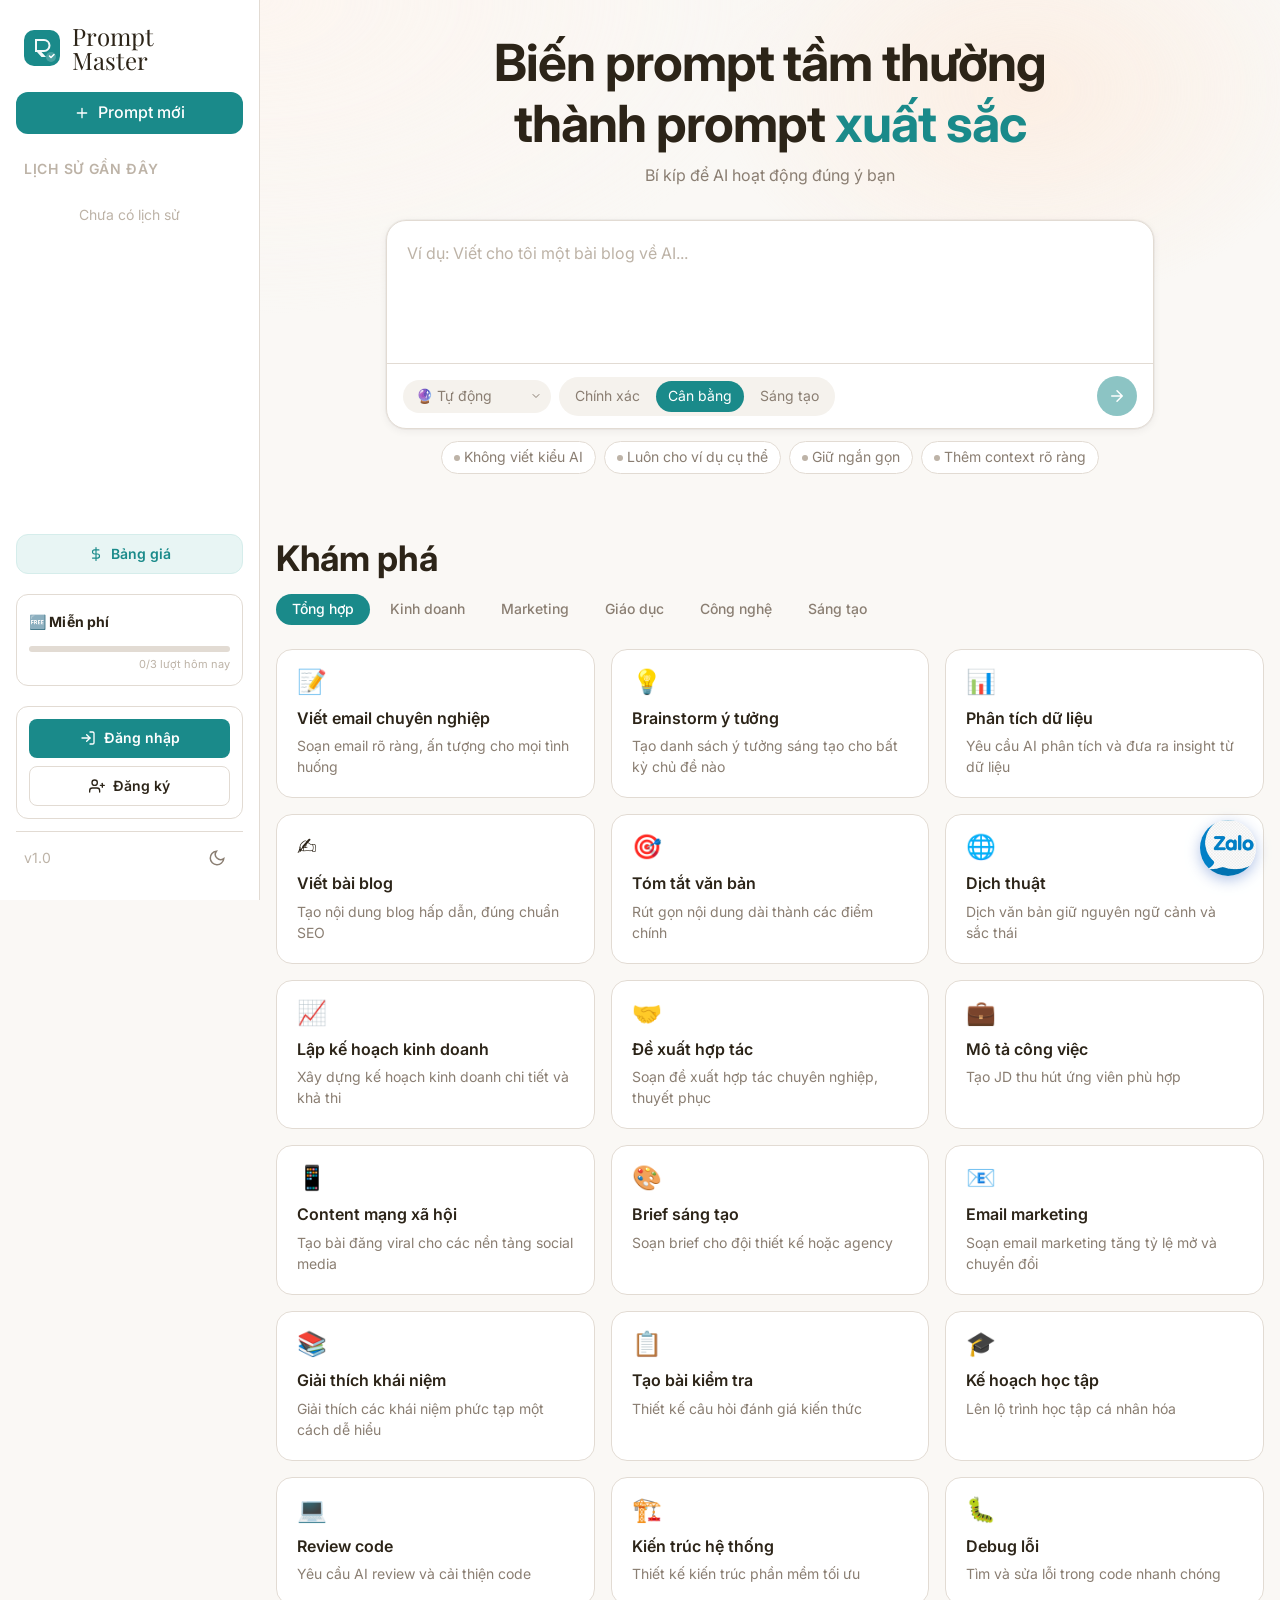
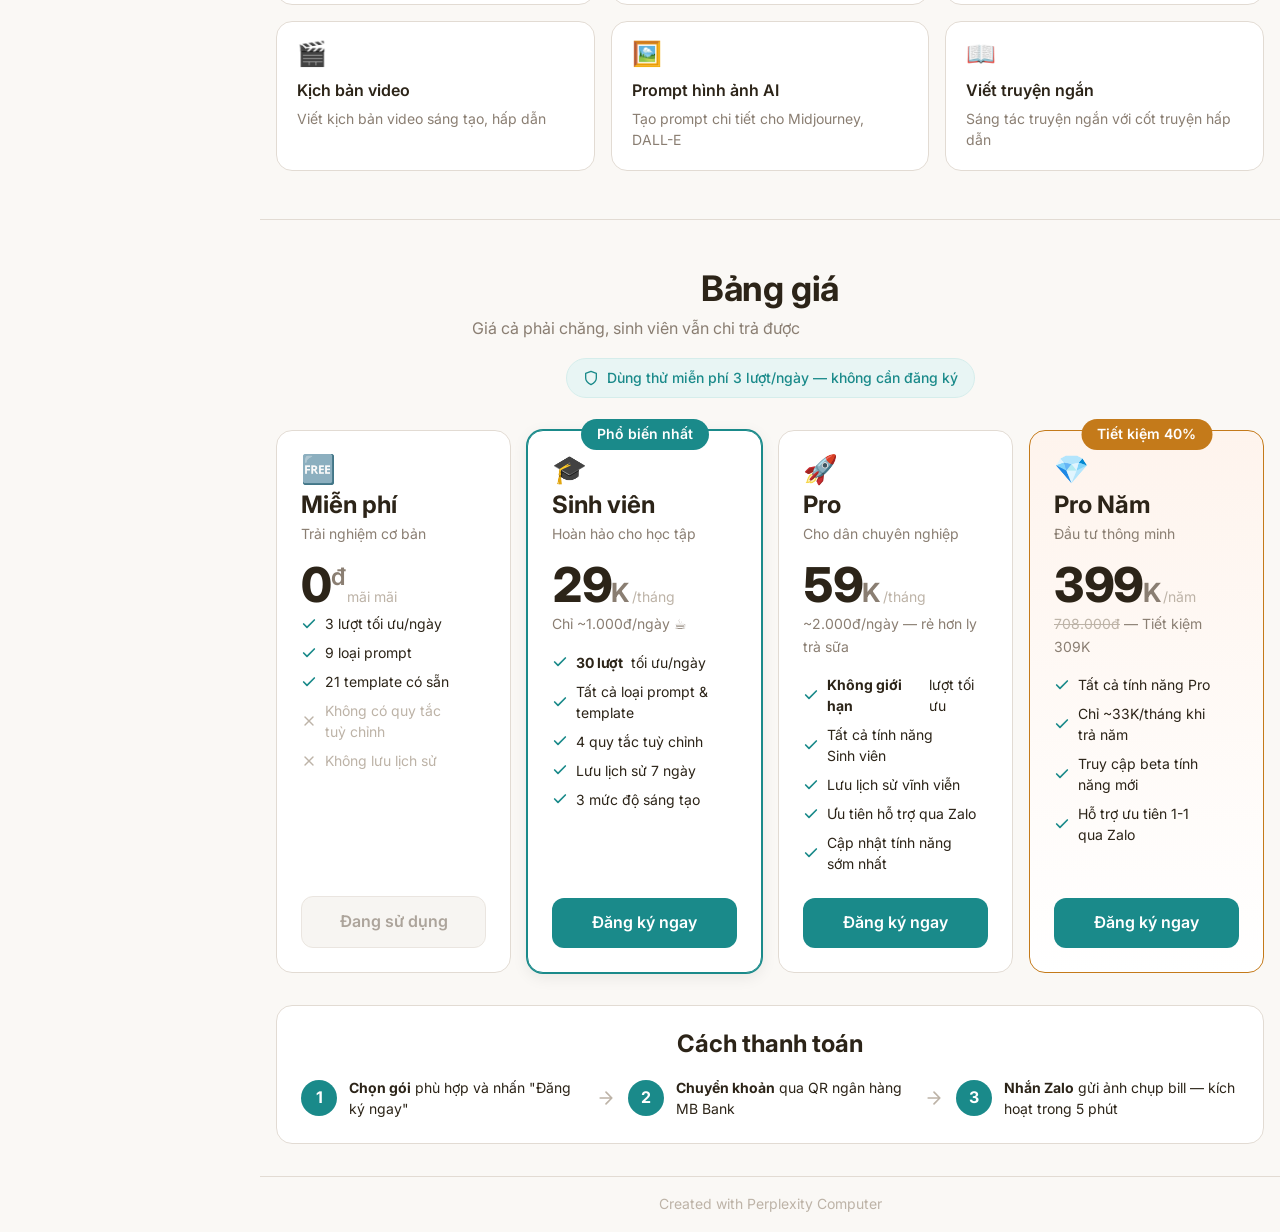
==== public/index.html @ f9b000d0 "vercel" ====
<!DOCTYPE html>
<html lang="vi" data-theme="light">
<head>
  <!-- Created with Perplexity Computer — https://www.perplexity.ai/computer -->
  <meta charset="UTF-8">
  <meta name="viewport" content="width=device-width, initial-scale=1.0">
  <meta name="description" content="Prompt Master — Biến prompt tầm thường thành prompt xuất sắc. Công cụ AI giúp bạn tối ưu hóa prompt nhanh chóng.">
  <title>Prompt Master — Tối Ưu Hóa Prompt AI</title>
  <link rel="preconnect" href="https://fonts.googleapis.com">
  <link rel="preconnect" href="https://fonts.gstatic.com" crossorigin>
  <link rel="stylesheet" href="./base.css">
  <link rel="stylesheet" href="./style.css">
  <link rel="icon" href="data:image/svg+xml,<svg xmlns='http://www.w3.org/2000/svg' viewBox='0 0 32 32'><rect width='32' height='32' rx='8' fill='%231a8a8a'/><path d='M10 8h8a6 6 0 0 1 0 12h-2l4 4h-4l-4-4H10V8zm2 2v8h6a4 4 0 0 0 0-8h-6z' fill='white'/></svg>">
  <!-- Clerk JS SDK -->
  <script
    async
    crossorigin="anonymous"
    data-clerk-publishable-key="pk_live_Y2xlcmsucHJvbXB0bWFzdGVyLnNicyQ"
    src="https://cdn.jsdelivr.net/npm/@clerk/clerk-js@latest/dist/clerk.browser.js"
    type="text/javascript"
  ></script>
</head>
<body>
  <div class="bg-gradient" aria-hidden="true"></div>

  <!-- Sidebar Overlay -->
  <div class="sidebar-overlay" id="sidebarOverlay"></div>

  <!-- Sidebar -->
  <aside class="sidebar" id="sidebar" role="navigation" aria-label="Điều hướng chính">
    <div class="sidebar-brand">
      <!-- Custom SVG Logo -->
      <svg width="36" height="36" viewBox="0 0 36 36" fill="none" aria-label="Prompt Master Logo">
        <rect width="36" height="36" rx="10" fill="var(--color-primary)"/>
        <path d="M11 9h9a6.5 6.5 0 0 1 0 13h-2.5l4.5 5h-4.5l-4.5-5H11V9z" fill="var(--color-text-inverse)" opacity="0.95"/>
        <path d="M13 11v9h7a4.5 4.5 0 0 0 0-9h-7z" fill="var(--color-primary)"/>
        <circle cx="27" cy="27" r="5" fill="var(--color-text-inverse)" opacity="0.2"/>
        <path d="M25.5 26l1.5 1.5 3-3" stroke="var(--color-text-inverse)" stroke-width="1.5" stroke-linecap="round" stroke-linejoin="round"/>
      </svg>
      <span class="sidebar-brand-name">Prompt Master</span>
    </div>

    <button class="sidebar-new-btn" id="newPromptBtn" aria-label="Tạo prompt mới">
      <svg width="16" height="16" viewBox="0 0 24 24" fill="none" stroke="currentColor" stroke-width="2" stroke-linecap="round" stroke-linejoin="round"><path d="M12 5v14M5 12h14"/></svg>
      Prompt mới
    </button>

    <div class="sidebar-section-title">Lịch sử gần đây</div>
    <div class="sidebar-history" id="historyList" role="list">
      <div class="sidebar-history-empty" style="font-size: var(--text-xs); color: var(--color-text-faint); padding: var(--space-2) var(--space-3); text-align: center;">
        Chưa có lịch sử
      </div>
    </div>

    <button class="sidebar-pricing-btn" id="sidebarPricingBtn" aria-label="Xem bảng giá">
      <svg width="14" height="14" viewBox="0 0 24 24" fill="none" stroke="currentColor" stroke-width="2" stroke-linecap="round" stroke-linejoin="round"><path d="M12 1v22M17 5H9.5a3.5 3.5 0 0 0 0 7h5a3.5 3.5 0 0 1 0 7H6"/></svg>
      Bảng giá
    </button>

    <!-- Membership Status -->
    <div class="sidebar-membership" id="sidebarMembership">
      <div class="plan-badge plan-badge-default" id="planBadge">
        <span class="plan-badge-name" id="planBadgeName">🆓 Miễn phí</span>
        <span class="plan-expire-text" id="planExpireText"></span>
      </div>
      <div class="usage-bar" id="usageBar">
        <div class="usage-bar-track">
          <div class="usage-bar-fill" id="usageFill"></div>
        </div>
        <span class="usage-text" id="usageText">0/3 lượt hôm nay</span>
      </div>
    </div>

    <!-- Auth Section -->
    <div class="sidebar-auth" id="sidebarAuth">
      <!-- Logged out state -->
      <div class="auth-logged-out" id="authLoggedOut">
        <button class="auth-login-btn" id="authLoginBtn">
          <svg width="16" height="16" viewBox="0 0 24 24" fill="none" stroke="currentColor" stroke-width="2" stroke-linecap="round" stroke-linejoin="round"><path d="M15 3h4a2 2 0 0 1 2 2v14a2 2 0 0 1-2 2h-4"/><polyline points="10 17 15 12 10 7"/><line x1="15" y1="12" x2="3" y2="12"/></svg>
          Đăng nhập
        </button>
        <button class="auth-signup-btn" id="authSignupBtn">
          <svg width="16" height="16" viewBox="0 0 24 24" fill="none" stroke="currentColor" stroke-width="2" stroke-linecap="round" stroke-linejoin="round"><path d="M16 21v-2a4 4 0 0 0-4-4H5a4 4 0 0 0-4 4v2"/><circle cx="8.5" cy="7" r="4"/><line x1="20" y1="8" x2="20" y2="14"/><line x1="23" y1="11" x2="17" y2="11"/></svg>
          Đăng ký
        </button>
      </div>
      <!-- Logged in state -->
      <div class="auth-logged-in" id="authLoggedIn" style="display: none;">
        <div class="auth-user-info">
          <img class="auth-avatar" id="authAvatar" src="" alt="Avatar" width="32" height="32">
          <div class="auth-user-details">
            <span class="auth-user-name" id="authUserName"></span>
            <span class="auth-user-email" id="authUserEmail"></span>
          </div>
        </div>
        <button class="auth-logout-btn" id="authLogoutBtn" aria-label="Đăng xuất" title="Đăng xuất">
          <svg width="16" height="16" viewBox="0 0 24 24" fill="none" stroke="currentColor" stroke-width="2" stroke-linecap="round" stroke-linejoin="round"><path d="M9 21H5a2 2 0 0 1-2-2V5a2 2 0 0 1 2-2h4"/><polyline points="16 17 21 12 16 7"/><line x1="21" y1="12" x2="9" y2="12"/></svg>
        </button>
      </div>
    </div>

    <div class="sidebar-footer">
      <span style="font-size: var(--text-xs); color: var(--color-text-faint);">v1.0</span>
      <button class="theme-toggle" data-theme-toggle aria-label="Chuyển giao diện sáng/tối">
        <svg width="18" height="18" viewBox="0 0 24 24" fill="none" stroke="currentColor" stroke-width="2"><path d="M21 12.79A9 9 0 1 1 11.21 3 7 7 0 0 0 21 12.79z"/></svg>
      </button>
    </div>
  </aside>

  <!-- Main Content -->
  <main class="main-content">
    <!-- Mobile Header -->
    <header class="mobile-header">
      <button class="hamburger-btn" id="hamburgerBtn" aria-label="Mở menu">
        <svg width="22" height="22" viewBox="0 0 24 24" fill="none" stroke="currentColor" stroke-width="2" stroke-linecap="round" stroke-linejoin="round"><path d="M3 12h18M3 6h18M3 18h18"/></svg>
      </button>
      <div style="display: flex; align-items: center; gap: var(--space-2);">
        <svg width="24" height="24" viewBox="0 0 36 36" fill="none">
          <rect width="36" height="36" rx="10" fill="var(--color-primary)"/>
          <path d="M11 9h9a6.5 6.5 0 0 1 0 13h-2.5l4.5 5h-4.5l-4.5-5H11V9z" fill="var(--color-text-inverse)" opacity="0.95"/>
          <path d="M13 11v9h7a4.5 4.5 0 0 0 0-9h-7z" fill="var(--color-primary)"/>
        </svg>
        <span style="font-family: var(--font-display); font-size: var(--text-sm); font-weight: 600;">Prompt Master</span>
      </div>
      <div style="display: flex; align-items: center; gap: var(--space-2);">
        <!-- Mobile auth button -->
        <button class="mobile-auth-btn" id="mobileAuthBtn" aria-label="Tài khoản">
          <svg width="20" height="20" viewBox="0 0 24 24" fill="none" stroke="currentColor" stroke-width="2" stroke-linecap="round" stroke-linejoin="round"><path d="M20 21v-2a4 4 0 0 0-4-4H8a4 4 0 0 0-4 4v2"/><circle cx="12" cy="7" r="4"/></svg>
        </button>
        <button class="theme-toggle" data-theme-toggle-mobile aria-label="Chuyển giao diện">
          <svg width="18" height="18" viewBox="0 0 24 24" fill="none" stroke="currentColor" stroke-width="2"><path d="M21 12.79A9 9 0 1 1 11.21 3 7 7 0 0 0 21 12.79z"/></svg>
        </button>
      </div>
    </header>

    <!-- Hero / Input Section -->
    <section class="hero-section" id="heroSection">
      <h1 class="hero-title" id="heroTitle">Biến prompt tầm thường<br>thành prompt <span class="hero-title-accent">xuất sắc</span></h1>
      <p class="hero-subtitle" id="heroSubtitle">Bí kíp để AI hoạt động đúng ý bạn</p>

      <!-- Input Card -->
      <div class="input-card" id="inputCard">
        <textarea
          class="input-textarea"
          id="promptInput"
          placeholder="Ví dụ: Viết cho tôi một bài blog về AI..."
          rows="4"
          aria-label="Nhập prompt cần tối ưu"
        ></textarea>
        <div class="input-controls">
          <select class="control-select" id="promptType" aria-label="Loại prompt">
            <option value="auto">🔮 Tự động</option>
            <option value="standard">📝 Tiêu chuẩn</option>
            <option value="research">🔬 Nghiên cứu</option>
            <option value="writing">✍️ Viết lách</option>
            <option value="planning">📋 Lập kế hoạch</option>
            <option value="image">🎨 Hình ảnh</option>
            <option value="video">🎬 Video</option>
            <option value="code">💻 Code</option>
            <option value="automation">⚡ Tự động hóa</option>
          </select>

          <div class="creativity-group" role="radiogroup" aria-label="Độ sáng tạo">
            <button class="creativity-pill" data-creativity="precise" role="radio" aria-checked="false">Chính xác</button>
            <button class="creativity-pill active" data-creativity="balanced" role="radio" aria-checked="true">Cân bằng</button>
            <button class="creativity-pill" data-creativity="creative" role="radio" aria-checked="false">Sáng tạo</button>
          </div>

          <div class="input-controls-right">
            <button class="send-btn" id="sendBtn" aria-label="Tối ưu prompt" disabled>
              <svg width="18" height="18" viewBox="0 0 24 24" fill="none" stroke="currentColor" stroke-width="2" stroke-linecap="round" stroke-linejoin="round"><path d="M5 12h14M12 5l7 7-7 7"/></svg>
            </button>
          </div>
        </div>
      </div>

      <!-- Rules -->
      <div class="rules-section" id="rulesSection">
        <button class="rule-toggle" data-rule="no_ai_tone" aria-pressed="false">
          <span class="rule-toggle-dot"></span>
          Không viết kiểu AI
        </button>
        <button class="rule-toggle" data-rule="examples" aria-pressed="false">
          <span class="rule-toggle-dot"></span>
          Luôn cho ví dụ cụ thể
        </button>
        <button class="rule-toggle" data-rule="concise" aria-pressed="false">
          <span class="rule-toggle-dot"></span>
          Giữ ngắn gọn
        </button>
        <button class="rule-toggle" data-rule="context" aria-pressed="false">
          <span class="rule-toggle-dot"></span>
          Thêm context rõ ràng
        </button>
      </div>

      <!-- Output Section (initially hidden) -->
      <div class="output-section" id="outputSection" style="display: none;">
        <div class="output-card">
          <div class="output-header">
            <span class="output-label">Prompt đã tối ưu</span>
            <button class="copy-btn" id="copyBtn" aria-label="Sao chép prompt">
              <svg width="14" height="14" viewBox="0 0 24 24" fill="none" stroke="currentColor" stroke-width="2" stroke-linecap="round" stroke-linejoin="round"><rect x="9" y="9" width="13" height="13" rx="2" ry="2"/><path d="M5 15H4a2 2 0 0 1-2-2V4a2 2 0 0 1 2-2h9a2 2 0 0 1 2 2v1"/></svg>
              <span id="copyText">Sao chép</span>
            </button>
          </div>
          <!-- Skeleton loader -->
          <div class="skeleton-loader" id="skeletonLoader" style="display: none;">
            <div class="skeleton-line"></div>
            <div class="skeleton-line"></div>
            <div class="skeleton-line"></div>
            <div class="skeleton-line"></div>
            <div class="skeleton-line"></div>
            <div class="skeleton-line"></div>
          </div>
          <div class="output-body" id="outputBody"></div>
          <div class="output-tips" id="outputTips" style="display: none;"></div>
        </div>
      </div>
    </section>

    <!-- Discovery Section -->
    <section class="discovery-section" id="discoverySection">
      <h2 class="discovery-title">Khám phá</h2>

      <div class="discovery-tabs" id="discoveryTabs" role="tablist">
        <button class="discovery-tab active" data-category="all" role="tab" aria-selected="true">Tổng hợp</button>
        <button class="discovery-tab" data-category="business" role="tab" aria-selected="false">Kinh doanh</button>
        <button class="discovery-tab" data-category="marketing" role="tab" aria-selected="false">Marketing</button>
        <button class="discovery-tab" data-category="education" role="tab" aria-selected="false">Giáo dục</button>
        <button class="discovery-tab" data-category="tech" role="tab" aria-selected="false">Công nghệ</button>
        <button class="discovery-tab" data-category="creative" role="tab" aria-selected="false">Sáng tạo</button>
      </div>

      <div class="template-grid" id="templateGrid">
        <!-- Templates injected by JS -->
      </div>
    </section>

    <!-- Pricing Section -->
    <section class="pricing-section" id="pricingSection">
      <div class="pricing-header">
        <h2 class="pricing-title">Bảng giá</h2>
        <p class="pricing-subtitle">Giá cả phải chăng, sinh viên vẫn chi trả được</p>
      </div>

      <!-- Free tier badge -->
      <div class="pricing-free-note">
        <svg width="16" height="16" viewBox="0 0 24 24" fill="none" stroke="currentColor" stroke-width="2" stroke-linecap="round" stroke-linejoin="round"><path d="M12 22s8-4 8-10V5l-8-3-8 3v7c0 6 8 10 8 10z"/></svg>
        <span>Dùng thử miễn phí 3 lượt/ngày — không cần đăng ký</span>
      </div>

      <div class="pricing-grid">
        <!-- Free Plan -->
        <div class="pricing-card">
          <div class="pricing-card-header">
            <span class="pricing-plan-icon">🆓</span>
            <h3 class="pricing-plan-name">Miễn phí</h3>
            <p class="pricing-plan-desc">Trải nghiệm cơ bản</p>
          </div>
          <div class="pricing-amount">
            <span class="pricing-price">0<span class="pricing-currency">đ</span></span>
            <span class="pricing-period">mãi mãi</span>
          </div>
          <ul class="pricing-features" role="list">
            <li class="pricing-feature">
              <svg width="16" height="16" viewBox="0 0 24 24" fill="none" stroke="var(--color-primary)" stroke-width="2.5" stroke-linecap="round" stroke-linejoin="round"><polyline points="20 6 9 17 4 12"/></svg>
              3 lượt tối ưu/ngày
            </li>
            <li class="pricing-feature">
              <svg width="16" height="16" viewBox="0 0 24 24" fill="none" stroke="var(--color-primary)" stroke-width="2.5" stroke-linecap="round" stroke-linejoin="round"><polyline points="20 6 9 17 4 12"/></svg>
              9 loại prompt
            </li>
            <li class="pricing-feature">
              <svg width="16" height="16" viewBox="0 0 24 24" fill="none" stroke="var(--color-primary)" stroke-width="2.5" stroke-linecap="round" stroke-linejoin="round"><polyline points="20 6 9 17 4 12"/></svg>
              21 template có sẵn
            </li>
            <li class="pricing-feature disabled">
              <svg width="16" height="16" viewBox="0 0 24 24" fill="none" stroke="currentColor" stroke-width="2" stroke-linecap="round" stroke-linejoin="round"><line x1="18" y1="6" x2="6" y2="18"/><line x1="6" y1="6" x2="18" y2="18"/></svg>
              Không có quy tắc tuỳ chỉnh
            </li>
            <li class="pricing-feature disabled">
              <svg width="16" height="16" viewBox="0 0 24 24" fill="none" stroke="currentColor" stroke-width="2" stroke-linecap="round" stroke-linejoin="round"><line x1="18" y1="6" x2="6" y2="18"/><line x1="6" y1="6" x2="18" y2="18"/></svg>
              Không lưu lịch sử
            </li>
          </ul>
          <button class="pricing-btn pricing-btn-outline" disabled>Đang sử dụng</button>
        </div>

        <!-- Sinh viên Plan -->
        <div class="pricing-card pricing-card-popular">
          <div class="pricing-badge">Phổ biến nhất</div>
          <div class="pricing-card-header">
            <span class="pricing-plan-icon">🎓</span>
            <h3 class="pricing-plan-name">Sinh viên</h3>
            <p class="pricing-plan-desc">Hoàn hảo cho học tập</p>
          </div>
          <div class="pricing-amount">
            <span class="pricing-price">29<span class="pricing-currency-k">K</span></span>
            <span class="pricing-period">/tháng</span>
          </div>
          <div class="pricing-original">Chỉ ~1.000đ/ngày ☕</div>
          <ul class="pricing-features" role="list">
            <li class="pricing-feature">
              <svg width="16" height="16" viewBox="0 0 24 24" fill="none" stroke="var(--color-primary)" stroke-width="2.5" stroke-linecap="round" stroke-linejoin="round"><polyline points="20 6 9 17 4 12"/></svg>
              <strong>30 lượt</strong> tối ưu/ngày
            </li>
            <li class="pricing-feature">
              <svg width="16" height="16" viewBox="0 0 24 24" fill="none" stroke="var(--color-primary)" stroke-width="2.5" stroke-linecap="round" stroke-linejoin="round"><polyline points="20 6 9 17 4 12"/></svg>
              Tất cả loại prompt & template
            </li>
            <li class="pricing-feature">
              <svg width="16" height="16" viewBox="0 0 24 24" fill="none" stroke="var(--color-primary)" stroke-width="2.5" stroke-linecap="round" stroke-linejoin="round"><polyline points="20 6 9 17 4 12"/></svg>
              4 quy tắc tuỳ chỉnh
            </li>
            <li class="pricing-feature">
              <svg width="16" height="16" viewBox="0 0 24 24" fill="none" stroke="var(--color-primary)" stroke-width="2.5" stroke-linecap="round" stroke-linejoin="round"><polyline points="20 6 9 17 4 12"/></svg>
              Lưu lịch sử 7 ngày
            </li>
            <li class="pricing-feature">
              <svg width="16" height="16" viewBox="0 0 24 24" fill="none" stroke="var(--color-primary)" stroke-width="2.5" stroke-linecap="round" stroke-linejoin="round"><polyline points="20 6 9 17 4 12"/></svg>
              3 mức độ sáng tạo
            </li>
          </ul>
          <button class="pricing-btn pricing-btn-primary" data-plan="student" data-price="29000">Đăng ký ngay</button>
        </div>

        <!-- Pro Plan -->
        <div class="pricing-card">
          <div class="pricing-card-header">
            <span class="pricing-plan-icon">🚀</span>
            <h3 class="pricing-plan-name">Pro</h3>
            <p class="pricing-plan-desc">Cho dân chuyên nghiệp</p>
          </div>
          <div class="pricing-amount">
            <span class="pricing-price">59<span class="pricing-currency-k">K</span></span>
            <span class="pricing-period">/tháng</span>
          </div>
          <div class="pricing-original">~2.000đ/ngày — rẻ hơn ly trà sữa</div>
          <ul class="pricing-features" role="list">
            <li class="pricing-feature">
              <svg width="16" height="16" viewBox="0 0 24 24" fill="none" stroke="var(--color-primary)" stroke-width="2.5" stroke-linecap="round" stroke-linejoin="round"><polyline points="20 6 9 17 4 12"/></svg>
              <strong>Không giới hạn</strong> lượt tối ưu
            </li>
            <li class="pricing-feature">
              <svg width="16" height="16" viewBox="0 0 24 24" fill="none" stroke="var(--color-primary)" stroke-width="2.5" stroke-linecap="round" stroke-linejoin="round"><polyline points="20 6 9 17 4 12"/></svg>
              Tất cả tính năng Sinh viên
            </li>
            <li class="pricing-feature">
              <svg width="16" height="16" viewBox="0 0 24 24" fill="none" stroke="var(--color-primary)" stroke-width="2.5" stroke-linecap="round" stroke-linejoin="round"><polyline points="20 6 9 17 4 12"/></svg>
              Lưu lịch sử vĩnh viễn
            </li>
            <li class="pricing-feature">
              <svg width="16" height="16" viewBox="0 0 24 24" fill="none" stroke="var(--color-primary)" stroke-width="2.5" stroke-linecap="round" stroke-linejoin="round"><polyline points="20 6 9 17 4 12"/></svg>
              Ưu tiên hỗ trợ qua Zalo
            </li>
            <li class="pricing-feature">
              <svg width="16" height="16" viewBox="0 0 24 24" fill="none" stroke="var(--color-primary)" stroke-width="2.5" stroke-linecap="round" stroke-linejoin="round"><polyline points="20 6 9 17 4 12"/></svg>
              Cập nhật tính năng sớm nhất
            </li>
          </ul>
          <button class="pricing-btn pricing-btn-primary" data-plan="pro" data-price="59000">Đăng ký ngay</button>
        </div>

        <!-- Yearly Super Deal -->
        <div class="pricing-card pricing-card-deal">
          <div class="pricing-badge pricing-badge-deal">Tiết kiệm 40%</div>
          <div class="pricing-card-header">
            <span class="pricing-plan-icon">💎</span>
            <h3 class="pricing-plan-name">Pro Năm</h3>
            <p class="pricing-plan-desc">Đầu tư thông minh</p>
          </div>
          <div class="pricing-amount">
            <span class="pricing-price">399<span class="pricing-currency-k">K</span></span>
            <span class="pricing-period">/năm</span>
          </div>
          <div class="pricing-original">
            <span class="pricing-strike">708.000đ</span> — Tiết kiệm 309K
          </div>
          <ul class="pricing-features" role="list">
            <li class="pricing-feature">
              <svg width="16" height="16" viewBox="0 0 24 24" fill="none" stroke="var(--color-primary)" stroke-width="2.5" stroke-linecap="round" stroke-linejoin="round"><polyline points="20 6 9 17 4 12"/></svg>
              Tất cả tính năng Pro
            </li>
            <li class="pricing-feature">
              <svg width="16" height="16" viewBox="0 0 24 24" fill="none" stroke="var(--color-primary)" stroke-width="2.5" stroke-linecap="round" stroke-linejoin="round"><polyline points="20 6 9 17 4 12"/></svg>
              Chỉ ~33K/tháng khi trả năm
            </li>
            <li class="pricing-feature">
              <svg width="16" height="16" viewBox="0 0 24 24" fill="none" stroke="var(--color-primary)" stroke-width="2.5" stroke-linecap="round" stroke-linejoin="round"><polyline points="20 6 9 17 4 12"/></svg>
              Truy cập beta tính năng mới
            </li>
            <li class="pricing-feature">
              <svg width="16" height="16" viewBox="0 0 24 24" fill="none" stroke="var(--color-primary)" stroke-width="2.5" stroke-linecap="round" stroke-linejoin="round"><polyline points="20 6 9 17 4 12"/></svg>
              Hỗ trợ ưu tiên 1-1 qua Zalo
            </li>
          </ul>
          <button class="pricing-btn pricing-btn-primary" data-plan="yearly" data-price="399000">Đăng ký ngay</button>
        </div>
      </div>

      <!-- How to Pay Section -->
      <div class="pricing-how">
        <h3 class="pricing-how-title">Cách thanh toán</h3>
        <div class="pricing-steps">
          <div class="pricing-step">
            <div class="pricing-step-num">1</div>
            <div class="pricing-step-text">
              <strong>Chọn gói</strong> phù hợp và nhấn "Đăng ký ngay"
            </div>
          </div>
          <div class="pricing-step-arrow" aria-hidden="true">
            <svg width="20" height="20" viewBox="0 0 24 24" fill="none" stroke="currentColor" stroke-width="2" stroke-linecap="round" stroke-linejoin="round"><path d="M5 12h14M12 5l7 7-7 7"/></svg>
          </div>
          <div class="pricing-step">
            <div class="pricing-step-num">2</div>
            <div class="pricing-step-text">
              <strong>Chuyển khoản</strong> qua QR ngân hàng MB Bank
            </div>
          </div>
          <div class="pricing-step-arrow" aria-hidden="true">
            <svg width="20" height="20" viewBox="0 0 24 24" fill="none" stroke="currentColor" stroke-width="2" stroke-linecap="round" stroke-linejoin="round"><path d="M5 12h14M12 5l7 7-7 7"/></svg>
          </div>
          <div class="pricing-step">
            <div class="pricing-step-num">3</div>
            <div class="pricing-step-text">
              <strong>Nhắn Zalo</strong> gửi ảnh chụp bill — kích hoạt trong 5 phút
            </div>
          </div>
        </div>
      </div>
    </section>

    <!-- Payment Modal -->
    <div class="payment-modal-overlay" id="paymentModal" style="display: none;" role="dialog" aria-modal="true" aria-label="Thanh toán">
      <div class="payment-modal">
        <button class="payment-modal-close" id="paymentModalClose" aria-label="Đóng">
          <svg width="20" height="20" viewBox="0 0 24 24" fill="none" stroke="currentColor" stroke-width="2" stroke-linecap="round" stroke-linejoin="round"><line x1="18" y1="6" x2="6" y2="18"/><line x1="6" y1="6" x2="18" y2="18"/></svg>
        </button>

        <div class="payment-modal-header">
          <h3 class="payment-modal-title">Thanh toán</h3>
          <div class="payment-plan-tag" id="paymentPlanTag">Gói Sinh viên</div>
        </div>

        <div class="payment-modal-body">
          <!-- Amount -->
          <div class="payment-amount-box">
            <span class="payment-amount-label">Số tiền cần chuyển</span>
            <span class="payment-amount-value" id="paymentAmount">29.000đ</span>
          </div>

          <!-- Bank Info -->
          <div class="payment-bank-info">
            <div class="payment-bank-row">
              <span class="payment-bank-label">Ngân hàng</span>
              <span class="payment-bank-value">MB Bank (Quân đội)</span>
            </div>
            <div class="payment-bank-row">
              <span class="payment-bank-label">Chủ tài khoản</span>
              <span class="payment-bank-value">CAO NHAT QUANG</span>
            </div>
            <div class="payment-bank-row">
              <span class="payment-bank-label">Số tài khoản</span>
              <span class="payment-bank-value payment-bank-account">
                9990100199404
                <button class="payment-copy-stk" id="copyStkBtn" aria-label="Sao chép STK" title="Sao chép">
                  <svg width="14" height="14" viewBox="0 0 24 24" fill="none" stroke="currentColor" stroke-width="2" stroke-linecap="round" stroke-linejoin="round"><rect x="9" y="9" width="13" height="13" rx="2" ry="2"/><path d="M5 15H4a2 2 0 0 1-2-2V4a2 2 0 0 1 2-2h9a2 2 0 0 1 2 2v1"/></svg>
                </button>
              </span>
            </div>
            <div class="payment-bank-row">
              <span class="payment-bank-label">Nội dung CK</span>
              <span class="payment-bank-value payment-bank-content" id="paymentContent">PROMPTMASTER SV</span>
            </div>
          </div>

          <!-- QR Code -->
          <div class="payment-qr">
            <p class="payment-qr-label">Quét mã QR để chuyển khoản</p>
            <img src="./assets/qr-bank.jpg" alt="QR chuyển khoản MB Bank - CAO NHAT QUANG" class="payment-qr-img" loading="lazy">
          </div>

          <!-- Zalo CTA -->
          <a href="https://zalo.me/0708684608" target="_blank" rel="noopener noreferrer" class="payment-zalo-btn" id="zaloBtn">
            <svg width="20" height="20" viewBox="0 0 24 24" fill="none">
              <circle cx="12" cy="12" r="11" fill="#0068FF"/>
              <text x="12" y="16" text-anchor="middle" font-size="10" font-weight="bold" fill="white" font-family="sans-serif">Z</text>
            </svg>
            Nhắn Zalo để kích hoạt gói
          </a>
          <p class="payment-note">Gửi ảnh chụp màn hình chuyển khoản qua Zalo.<br>Gói sẽ được kích hoạt trong vòng <strong>5 phút</strong> (giờ hoạt động 8h-22h).</p>
        </div>
      </div>
    </div>

    <footer class="app-footer">
      <a href="https://www.perplexity.ai/computer" target="_blank" rel="noopener noreferrer">Created with Perplexity Computer</a>
    </footer>
  </main>

  <!-- Zalo Chat Floating Button -->
  <a href="https://zalo.me/0708684608" target="_blank" rel="noopener noreferrer" class="zalo-fab" id="zaloFab" aria-label="Nhắn tin qua Zalo">
    <img class="zalo-fab-icon" src="./assets/zalo-logo.jpg" alt="Zalo" width="56" height="56">
    <span class="zalo-fab-tooltip">Chat Zalo</span>
  </a>

  <script src="./app.js"></script>
</body>
</html>
---- public/base.css ----
/* base.css — mandatory base stylesheet */
*, *::before, *::after { box-sizing: border-box; margin: 0; padding: 0; }

html {
  -moz-text-size-adjust: none;
  -webkit-text-size-adjust: none;
  text-size-adjust: none;
  -webkit-font-smoothing: antialiased;
  -moz-osx-font-smoothing: grayscale;
  text-rendering: optimizeLegibility;
  scroll-behavior: smooth;
  hanging-punctuation: first last;
  scroll-padding-top: var(--space-16);
}

body {
  min-height: 100dvh;
  line-height: 1.6;
  font-family: var(--font-body, sans-serif);
  font-size: var(--text-sm);
  color: var(--color-text);
  background-color: var(--color-bg);
}

img, picture, video, canvas, svg { display: block; max-width: 100%; height: auto; }
ul[role="list"], ol[role="list"] { list-style: none; }
input, button, textarea, select { font: inherit; color: inherit; }

h1, h2, h3, h4, h5, h6 { text-wrap: balance; line-height: 1.15; }
p, li, figcaption { text-wrap: pretty; max-width: 72ch; }

::selection {
  background: oklch(from var(--color-primary) l c h / 0.25);
  color: var(--color-text);
}

:focus-visible {
  outline: 2px solid var(--color-primary);
  outline-offset: 3px;
  border-radius: var(--radius-sm);
}

@media (prefers-reduced-motion: reduce) {
  *, *::before, *::after {
    animation-duration: 0.01ms !important;
    animation-iteration-count: 1 !important;
    transition-duration: 0.01ms !important;
    scroll-behavior: auto !important;
  }
}

button { cursor: pointer; background: none; border: none; }
table { border-collapse: collapse; width: 100%; }

.sr-only {
  position: absolute; width: 1px; height: 1px; padding: 0; margin: -1px;
  overflow: hidden; clip: rect(0, 0, 0, 0); white-space: nowrap; border-width: 0;
}
---- public/style.css ----
/* style.css — Prompt Master Design Tokens & Components */

/* ===== FONTS ===== */
@import url('https://fonts.googleapis.com/css2?family=Inter:wght@400;500;600;700&family=Playfair+Display:wght@400;500;600;700&display=swap');

:root {
  --font-body: 'Inter', system-ui, sans-serif;
  --font-display: 'Playfair Display', Georgia, serif;

  /* ===== TYPE SCALE ===== */
  --text-xs:   clamp(0.75rem,  0.7rem  + 0.25vw, 0.875rem);
  --text-sm:   clamp(0.875rem, 0.8rem  + 0.35vw, 1rem);
  --text-base: clamp(1rem,     0.9rem  + 0.5vw,  1.125rem);
  --text-lg:   clamp(1.125rem, 0.95rem + 0.85vw, 1.5rem);
  --text-xl:   clamp(1.5rem,   1rem    + 1.5vw,  2.25rem);
  --text-2xl:  clamp(2rem,     1.2rem  + 2.5vw,  3.5rem);
  --text-3xl:  clamp(2.5rem,   1rem    + 4vw,    5rem);

  /* ===== SPACING (4px base) ===== */
  --space-1:  0.25rem;
  --space-2:  0.5rem;
  --space-3:  0.75rem;
  --space-4:  1rem;
  --space-5:  1.25rem;
  --space-6:  1.5rem;
  --space-8:  2rem;
  --space-10: 2.5rem;
  --space-12: 3rem;
  --space-16: 4rem;
  --space-20: 5rem;
  --space-24: 6rem;
  --space-32: 8rem;

  /* ===== RADIUS ===== */
  --radius-sm: 0.375rem;
  --radius-md: 0.5rem;
  --radius-lg: 0.75rem;
  --radius-xl: 1rem;
  --radius-2xl: 1.25rem;
  --radius-full: 9999px;

  /* ===== TRANSITIONS ===== */
  --transition-interactive: 180ms cubic-bezier(0.16, 1, 0.3, 1);
  --ease-golden: cubic-bezier(0.16, 1, 0.3, 1);

  /* ===== CONTENT WIDTHS ===== */
  --content-narrow: 640px;
  --content-default: 960px;
  --content-wide: 1200px;
  --sidebar-width: 260px;
  --sidebar-collapsed: 0px;
}

/* ===== LIGHT MODE ===== */
:root, [data-theme="light"] {
  /* Surfaces — warm cream/beige */
  --color-bg:             #faf8f5;
  --color-surface:        #ffffff;
  --color-surface-2:      #f5f2ed;
  --color-surface-offset: #efe9e1;
  --color-surface-offset-2: #e8e0d6;
  --color-surface-dynamic: #ddd5cb;
  --color-divider:        #e2dbd3;
  --color-border:         #d6cec4;

  /* Text */
  --color-text:           #2c2418;
  --color-text-muted:     #8a7e72;
  --color-text-faint:     #bdb3a7;
  --color-text-inverse:   #ffffff;

  /* Primary accent — warm teal */
  --color-primary:        #1a8a8a;
  --color-primary-hover:  #147070;
  --color-primary-active: #0e5656;
  --color-primary-highlight: #d5edeb;
  --color-primary-subtle: #e8f5f4;

  /* Warm accents for background gradients */
  --color-peach:          #fde8d8;
  --color-peach-subtle:   #fef4ed;
  --color-coral:          #f9d0b8;

  /* Semantic */
  --color-success:        #3a8a42;
  --color-error:          #c4443a;
  --color-warning:        #c47a1a;

  /* Shadows */
  --shadow-sm: 0 1px 3px oklch(0.2 0.02 60 / 0.06);
  --shadow-md: 0 4px 16px oklch(0.2 0.02 60 / 0.08);
  --shadow-lg: 0 12px 40px oklch(0.2 0.02 60 / 0.12);
  --shadow-card: 0 2px 8px oklch(0.2 0.02 60 / 0.06), 0 0 0 1px oklch(0.2 0.02 60 / 0.04);
  --shadow-card-hover: 0 8px 24px oklch(0.2 0.02 60 / 0.1), 0 0 0 1px oklch(0.2 0.02 60 / 0.06);
}

/* ===== DARK MODE ===== */
[data-theme="dark"] {
  --color-bg:             #1a1816;
  --color-surface:        #242120;
  --color-surface-2:      #2e2a28;
  --color-surface-offset: #1f1d1b;
  --color-surface-offset-2: #353230;
  --color-surface-dynamic: #3a3735;
  --color-divider:        #3a3735;
  --color-border:         #4a4644;

  --color-text:           #e8e0d6;
  --color-text-muted:     #9a9088;
  --color-text-faint:     #6a6260;
  --color-text-inverse:   #1a1816;

  --color-primary:        #3ebebe;
  --color-primary-hover:  #2da0a0;
  --color-primary-active: #228585;
  --color-primary-highlight: #2a3a3a;
  --color-primary-subtle: #1e2e2e;

  --color-peach:          #3a2e24;
  --color-peach-subtle:   #2a2420;
  --color-coral:          #4a3830;

  --color-success:        #5aaa62;
  --color-error:          #e06a60;
  --color-warning:        #e0a040;

  --shadow-sm: 0 1px 3px oklch(0 0 0 / 0.2);
  --shadow-md: 0 4px 16px oklch(0 0 0 / 0.3);
  --shadow-lg: 0 12px 40px oklch(0 0 0 / 0.4);
  --shadow-card: 0 2px 8px oklch(0 0 0 / 0.2), 0 0 0 1px oklch(0 0 0 / 0.1);
  --shadow-card-hover: 0 8px 24px oklch(0 0 0 / 0.3), 0 0 0 1px oklch(0 0 0 / 0.15);
}

@media (prefers-color-scheme: dark) {
  :root:not([data-theme]) {
    --color-bg:             #1a1816;
    --color-surface:        #242120;
    --color-surface-2:      #2e2a28;
    --color-surface-offset: #1f1d1b;
    --color-surface-offset-2: #353230;
    --color-surface-dynamic: #3a3735;
    --color-divider:        #3a3735;
    --color-border:         #4a4644;
    --color-text:           #e8e0d6;
    --color-text-muted:     #9a9088;
    --color-text-faint:     #6a6260;
    --color-text-inverse:   #1a1816;
    --color-primary:        #3ebebe;
    --color-primary-hover:  #2da0a0;
    --color-primary-active: #228585;
    --color-primary-highlight: #2a3a3a;
    --color-primary-subtle: #1e2e2e;
    --color-peach:          #3a2e24;
    --color-peach-subtle:   #2a2420;
    --color-coral:          #4a3830;
    --color-success:        #5aaa62;
    --color-error:          #e06a60;
    --color-warning:        #e0a040;
    --shadow-sm: 0 1px 3px oklch(0 0 0 / 0.2);
    --shadow-md: 0 4px 16px oklch(0 0 0 / 0.3);
    --shadow-lg: 0 12px 40px oklch(0 0 0 / 0.4);
    --shadow-card: 0 2px 8px oklch(0 0 0 / 0.2), 0 0 0 1px oklch(0 0 0 / 0.1);
    --shadow-card-hover: 0 8px 24px oklch(0 0 0 / 0.3), 0 0 0 1px oklch(0 0 0 / 0.15);
  }
}

/* ===== LAYOUT ===== */
.app-layout {
  display: flex;
  min-height: 100dvh;
}

.sidebar {
  width: var(--sidebar-width);
  background: var(--color-surface);
  border-right: 1px solid var(--color-divider);
  display: flex;
  flex-direction: column;
  padding: var(--space-4);
  gap: var(--space-3);
  position: fixed;
  top: 0;
  left: 0;
  bottom: 0;
  z-index: 100;
  transition: transform 0.3s var(--ease-golden);
}

.sidebar-brand {
  display: flex;
  align-items: center;
  gap: var(--space-3);
  padding: var(--space-2) var(--space-2);
}

.sidebar-brand svg {
  flex-shrink: 0;
}

.sidebar-brand-name {
  font-family: var(--font-display);
  font-size: var(--text-lg);
  color: var(--color-text);
  line-height: 1;
}

.sidebar-new-btn {
  display: flex;
  align-items: center;
  justify-content: center;
  gap: var(--space-2);
  background: var(--color-primary);
  color: var(--color-text-inverse);
  border-radius: var(--radius-lg);
  padding: var(--space-2) var(--space-4);
  font-size: var(--text-sm);
  font-weight: 500;
  transition: background var(--transition-interactive), transform var(--transition-interactive);
  width: 100%;
}

.sidebar-new-btn:hover {
  background: var(--color-primary-hover);
  transform: translateY(-1px);
}

.sidebar-new-btn:active {
  background: var(--color-primary-active);
  transform: translateY(0);
}

.sidebar-section-title {
  font-size: var(--text-xs);
  color: var(--color-text-faint);
  text-transform: uppercase;
  letter-spacing: 0.05em;
  padding: var(--space-3) var(--space-2) var(--space-1);
  font-weight: 600;
}

.sidebar-history {
  flex: 1;
  overflow-y: auto;
  display: flex;
  flex-direction: column;
  gap: var(--space-1);
}

.sidebar-history-item {
  display: flex;
  align-items: center;
  gap: var(--space-2);
  padding: var(--space-2) var(--space-3);
  border-radius: var(--radius-md);
  font-size: var(--text-sm);
  color: var(--color-text-muted);
  cursor: pointer;
  transition: background var(--transition-interactive), color var(--transition-interactive);
  text-align: left;
  width: 100%;
  white-space: nowrap;
  overflow: hidden;
  text-overflow: ellipsis;
}

.sidebar-history-item:hover {
  background: var(--color-surface-2);
  color: var(--color-text);
}

.sidebar-footer {
  display: flex;
  align-items: center;
  justify-content: space-between;
  padding: var(--space-2);
  border-top: 1px solid var(--color-divider);
}

.theme-toggle {
  display: flex;
  align-items: center;
  justify-content: center;
  width: 36px;
  height: 36px;
  border-radius: var(--radius-md);
  color: var(--color-text-muted);
  transition: background var(--transition-interactive), color var(--transition-interactive);
}

.theme-toggle:hover {
  background: var(--color-surface-2);
  color: var(--color-text);
}

/* Mobile sidebar overlay */
.sidebar-overlay {
  display: none;
  position: fixed;
  inset: 0;
  background: oklch(0 0 0 / 0.4);
  z-index: 99;
  opacity: 0;
  transition: opacity 0.3s var(--ease-golden);
}

.sidebar-overlay.active {
  opacity: 1;
}

/* Main content */
.main-content {
  flex: 1;
  margin-left: var(--sidebar-width);
  display: flex;
  flex-direction: column;
  min-height: 100dvh;
  transition: margin-left 0.3s var(--ease-golden);
}

/* Mobile header */
.mobile-header {
  display: none;
  align-items: center;
  justify-content: space-between;
  padding: var(--space-3) var(--space-4);
  border-bottom: 1px solid var(--color-divider);
  background: var(--color-surface);
}

.hamburger-btn {
  display: flex;
  align-items: center;
  justify-content: center;
  width: 40px;
  height: 40px;
  border-radius: var(--radius-md);
  color: var(--color-text);
  transition: background var(--transition-interactive);
}

.hamburger-btn:hover {
  background: var(--color-surface-2);
}

/* ===== HERO SECTION ===== */
.hero-section {
  display: flex;
  flex-direction: column;
  align-items: center;
  justify-content: center;
  flex: 1;
  padding: var(--space-8) var(--space-4);
  max-width: 800px;
  margin: 0 auto;
  width: 100%;
  position: relative;
}

.hero-section.has-output {
  justify-content: flex-start;
  padding-top: var(--space-6);
}

.hero-title {
  font-family: var(--font-body);
  font-size: var(--text-2xl);
  font-weight: 700;
  color: var(--color-text);
  text-align: center;
  margin-bottom: var(--space-2);
  line-height: 1.2;
  letter-spacing: -0.02em;
}

.hero-title-accent {
  color: var(--color-primary);
}

.hero-subtitle {
  font-size: var(--text-sm);
  color: var(--color-text-muted);
  text-align: center;
  margin-bottom: var(--space-8);
}

/* ===== INPUT CARD ===== */
.input-card {
  width: 100%;
  background: var(--color-surface);
  border-radius: var(--radius-2xl);
  box-shadow: var(--shadow-card);
  border: 1px solid var(--color-divider);
  overflow: hidden;
  transition: box-shadow var(--transition-interactive), border-color var(--transition-interactive);
}

.input-card:focus-within {
  box-shadow: var(--shadow-card-hover);
  border-color: var(--color-primary);
}

.input-textarea {
  width: 100%;
  min-height: 120px;
  max-height: 300px;
  padding: var(--space-5) var(--space-5) var(--space-3);
  border: none;
  resize: none;
  font-size: var(--text-sm);
  line-height: 1.6;
  color: var(--color-text);
  background: transparent;
  font-family: var(--font-body);
}

.input-textarea::placeholder {
  color: var(--color-text-faint);
}

.input-textarea:focus {
  outline: none;
}

.input-controls {
  display: flex;
  align-items: center;
  gap: var(--space-2);
  padding: var(--space-3) var(--space-4);
  border-top: 1px solid var(--color-divider);
  flex-wrap: wrap;
}

.control-select {
  display: flex;
  align-items: center;
  gap: var(--space-1);
  padding: var(--space-1) var(--space-3);
  border-radius: var(--radius-full);
  background: var(--color-surface-2);
  font-size: var(--text-xs);
  color: var(--color-text-muted);
  cursor: pointer;
  transition: background var(--transition-interactive), color var(--transition-interactive);
  border: 1px solid transparent;
  appearance: none;
  -webkit-appearance: none;
  font-family: var(--font-body);
  padding-right: var(--space-6);
  background-image: url("data:image/svg+xml,%3Csvg xmlns='http://www.w3.org/2000/svg' width='12' height='12' viewBox='0 0 24 24' fill='none' stroke='%238a7e72' stroke-width='2' stroke-linecap='round' stroke-linejoin='round'%3E%3Cpath d='m6 9 6 6 6-6'/%3E%3C/svg%3E");
  background-repeat: no-repeat;
  background-position: right 8px center;
}

.control-select:hover {
  background: var(--color-surface-offset);
  color: var(--color-text);
}

.control-select:focus {
  outline: none;
  border-color: var(--color-primary);
}

/* Creativity pills */
.creativity-group {
  display: flex;
  align-items: center;
  gap: var(--space-1);
  background: var(--color-surface-2);
  border-radius: var(--radius-full);
  padding: var(--space-1);
}

.creativity-pill {
  padding: var(--space-1) var(--space-3);
  border-radius: var(--radius-full);
  font-size: var(--text-xs);
  color: var(--color-text-muted);
  transition: all var(--transition-interactive);
  white-space: nowrap;
}

.creativity-pill:hover {
  color: var(--color-text);
}

.creativity-pill.active {
  background: var(--color-primary);
  color: var(--color-text-inverse);
}

.input-controls-right {
  margin-left: auto;
}

.send-btn {
  display: flex;
  align-items: center;
  justify-content: center;
  width: 40px;
  height: 40px;
  border-radius: var(--radius-full);
  background: var(--color-primary);
  color: var(--color-text-inverse);
  transition: background var(--transition-interactive), transform var(--transition-interactive);
}

.send-btn:hover {
  background: var(--color-primary-hover);
  transform: scale(1.05);
}

.send-btn:active {
  background: var(--color-primary-active);
  transform: scale(0.95);
}

.send-btn:disabled {
  opacity: 0.5;
  cursor: not-allowed;
  pointer-events: none;
}

/* ===== RULES TOGGLES ===== */
.rules-section {
  display: flex;
  align-items: center;
  gap: var(--space-2);
  margin-top: var(--space-3);
  flex-wrap: wrap;
  width: 100%;
  justify-content: center;
}

.rule-toggle {
  display: flex;
  align-items: center;
  gap: var(--space-1);
  padding: var(--space-1) var(--space-3);
  border-radius: var(--radius-full);
  background: var(--color-surface);
  border: 1px solid var(--color-divider);
  font-size: var(--text-xs);
  color: var(--color-text-muted);
  transition: all var(--transition-interactive);
  white-space: nowrap;
}

.rule-toggle:hover {
  border-color: var(--color-primary);
  color: var(--color-text);
}

.rule-toggle.active {
  background: var(--color-primary-subtle);
  border-color: var(--color-primary);
  color: var(--color-primary);
}

.rule-toggle-dot {
  width: 6px;
  height: 6px;
  border-radius: var(--radius-full);
  background: var(--color-text-faint);
  transition: background var(--transition-interactive);
}

.rule-toggle.active .rule-toggle-dot {
  background: var(--color-primary);
}

/* ===== OUTPUT CARD ===== */
.output-section {
  width: 100%;
  margin-top: var(--space-6);
  animation: fadeIn 0.4s var(--ease-golden);
}

.output-card {
  background: var(--color-surface);
  border-radius: var(--radius-2xl);
  box-shadow: var(--shadow-card);
  border: 1px solid var(--color-divider);
  overflow: hidden;
}

.output-header {
  display: flex;
  align-items: center;
  justify-content: space-between;
  padding: var(--space-3) var(--space-5);
  border-bottom: 1px solid var(--color-divider);
}

.output-label {
  font-size: var(--text-xs);
  color: var(--color-text-muted);
  font-weight: 600;
  text-transform: uppercase;
  letter-spacing: 0.04em;
}

.copy-btn {
  display: flex;
  align-items: center;
  gap: var(--space-1);
  padding: var(--space-1) var(--space-3);
  border-radius: var(--radius-md);
  font-size: var(--text-xs);
  color: var(--color-text-muted);
  transition: all var(--transition-interactive);
}

.copy-btn:hover {
  background: var(--color-surface-2);
  color: var(--color-text);
}

.copy-btn.copied {
  color: var(--color-success);
}

.output-body {
  padding: var(--space-5);
  font-size: var(--text-sm);
  line-height: 1.8;
  color: var(--color-text);
  white-space: pre-wrap;
  word-break: break-word;
}

.output-tips {
  padding: var(--space-3) var(--space-5) var(--space-5);
  display: flex;
  flex-direction: column;
  gap: var(--space-2);
}

.output-tip {
  display: flex;
  align-items: flex-start;
  gap: var(--space-2);
  font-size: var(--text-xs);
  color: var(--color-text-muted);
  padding: var(--space-2) var(--space-3);
  background: var(--color-primary-subtle);
  border-radius: var(--radius-md);
  line-height: 1.5;
}

.output-tip-icon {
  flex-shrink: 0;
  width: 16px;
  height: 16px;
  color: var(--color-primary);
  margin-top: 1px;
}

/* ===== SKELETON LOADER ===== */
.skeleton-loader {
  width: 100%;
  padding: var(--space-5);
}

.skeleton-line {
  height: 14px;
  background: linear-gradient(90deg, var(--color-surface-2) 25%, var(--color-surface-offset) 50%, var(--color-surface-2) 75%);
  background-size: 200% 100%;
  animation: shimmer 1.5s infinite linear;
  border-radius: var(--radius-sm);
  margin-bottom: var(--space-2);
}

.skeleton-line:nth-child(1) { width: 100%; }
.skeleton-line:nth-child(2) { width: 90%; }
.skeleton-line:nth-child(3) { width: 95%; }
.skeleton-line:nth-child(4) { width: 70%; }
.skeleton-line:nth-child(5) { width: 85%; }
.skeleton-line:nth-child(6) { width: 40%; }

@keyframes shimmer {
  0% { background-position: 200% 0; }
  100% { background-position: -200% 0; }
}

/* ===== DISCOVERY SECTION ===== */
.discovery-section {
  padding: var(--space-8) var(--space-4) var(--space-12);
  max-width: var(--content-wide);
  margin: 0 auto;
  width: 100%;
}

.discovery-title {
  font-family: var(--font-body);
  font-size: var(--text-xl);
  font-weight: 700;
  color: var(--color-text);
  margin-bottom: var(--space-4);
  letter-spacing: -0.01em;
}

.discovery-tabs {
  display: flex;
  gap: var(--space-1);
  margin-bottom: var(--space-6);
  flex-wrap: wrap;
}

.discovery-tab {
  padding: var(--space-1) var(--space-4);
  border-radius: var(--radius-full);
  font-size: var(--text-xs);
  color: var(--color-text-muted);
  transition: all var(--transition-interactive);
  white-space: nowrap;
  font-weight: 500;
}

.discovery-tab:hover {
  color: var(--color-text);
  background: var(--color-surface-2);
}

.discovery-tab.active {
  background: var(--color-primary);
  color: var(--color-text-inverse);
}

.template-grid {
  display: grid;
  grid-template-columns: repeat(auto-fill, minmax(260px, 1fr));
  gap: var(--space-4);
}

.template-card {
  background: var(--color-surface);
  border: 1px solid var(--color-divider);
  border-radius: var(--radius-xl);
  padding: var(--space-5);
  cursor: pointer;
  transition: all var(--transition-interactive);
}

.template-card:hover {
  box-shadow: var(--shadow-card-hover);
  border-color: var(--color-primary);
  transform: translateY(-2px);
}

.template-card:active {
  transform: translateY(0);
}

.template-icon {
  font-size: 1.5rem;
  margin-bottom: var(--space-3);
  line-height: 1;
}

.template-title {
  font-size: var(--text-sm);
  font-weight: 600;
  color: var(--color-text);
  margin-bottom: var(--space-1);
}

.template-desc {
  font-size: var(--text-xs);
  color: var(--color-text-muted);
  line-height: 1.5;
}

/* ===== FOOTER ===== */
.app-footer {
  text-align: center;
  padding: var(--space-4);
  font-size: var(--text-xs);
  color: var(--color-text-faint);
  border-top: 1px solid var(--color-divider);
}

.app-footer a {
  color: var(--color-text-faint);
  text-decoration: none;
  transition: color var(--transition-interactive);
}

.app-footer a:hover {
  color: var(--color-text-muted);
}

/* ===== ANIMATIONS ===== */
@keyframes fadeIn {
  from { opacity: 0; }
  to { opacity: 1; }
}

@keyframes slideUp {
  from { opacity: 0; transform: translateY(8px); }
  to { opacity: 1; transform: translateY(0); }
}

/* ===== RESPONSIVE ===== */
@media (max-width: 768px) {
  .sidebar {
    transform: translateX(-100%);
  }

  .sidebar.open {
    transform: translateX(0);
  }

  .sidebar-overlay.active {
    display: block;
  }

  .main-content {
    margin-left: 0;
  }

  .mobile-header {
    display: flex;
  }

  .hero-section {
    padding: var(--space-4) var(--space-4);
  }

  .hero-title {
    font-size: var(--text-xl);
  }

  .input-controls {
    gap: var(--space-1);
    padding: var(--space-2) var(--space-3);
  }

  .creativity-group {
    order: -1;
    width: 100%;
    justify-content: center;
  }

  .rules-section {
    gap: var(--space-1);
  }

  .template-grid {
    grid-template-columns: 1fr;
  }

  .discovery-section {
    padding: var(--space-6) var(--space-4) var(--space-8);
  }
}

@media (max-width: 480px) {
  .input-controls {
    flex-direction: column;
    align-items: stretch;
  }

  .input-controls-right {
    margin-left: 0;
    display: flex;
    justify-content: flex-end;
  }

  .control-select {
    width: 100%;
  }
}

/* ===== PRICING SECTION ===== */
.pricing-section {
  padding: var(--space-12) var(--space-4) var(--space-8);
  max-width: var(--content-wide);
  margin: 0 auto;
  width: 100%;
  border-top: 1px solid var(--color-divider);
}

.pricing-header {
  text-align: center;
  margin-bottom: var(--space-4);
}

.pricing-title {
  font-family: var(--font-body);
  font-size: var(--text-xl);
  font-weight: 700;
  color: var(--color-text);
  letter-spacing: -0.01em;
  margin-bottom: var(--space-2);
}

.pricing-subtitle {
  font-size: var(--text-sm);
  color: var(--color-text-muted);
}

.pricing-free-note {
  display: flex;
  align-items: center;
  justify-content: center;
  gap: var(--space-2);
  margin: 0 auto var(--space-8);
  padding: var(--space-2) var(--space-4);
  background: var(--color-primary-subtle);
  border: 1px solid var(--color-primary-highlight);
  border-radius: var(--radius-full);
  font-size: var(--text-xs);
  color: var(--color-primary);
  width: fit-content;
  font-weight: 500;
}

.pricing-grid {
  display: grid;
  grid-template-columns: repeat(4, 1fr);
  gap: var(--space-4);
  margin-bottom: var(--space-8);
}

.pricing-card {
  background: var(--color-surface);
  border: 1px solid var(--color-divider);
  border-radius: var(--radius-xl);
  padding: var(--space-6);
  display: flex;
  flex-direction: column;
  position: relative;
  transition: all var(--transition-interactive);
}

.pricing-card:hover {
  box-shadow: var(--shadow-card-hover);
  transform: translateY(-2px);
}

.pricing-card-popular {
  border-color: var(--color-primary);
  box-shadow: 0 0 0 1px var(--color-primary), var(--shadow-md);
}

.pricing-card-deal {
  border-color: var(--color-warning, #c47a1a);
  background: linear-gradient(to bottom, var(--color-peach-subtle), var(--color-surface));
}

.pricing-badge {
  position: absolute;
  top: calc(var(--space-3) * -1);
  left: 50%;
  transform: translateX(-50%);
  background: var(--color-primary);
  color: var(--color-text-inverse);
  padding: var(--space-1) var(--space-4);
  border-radius: var(--radius-full);
  font-size: var(--text-xs);
  font-weight: 600;
  white-space: nowrap;
}

.pricing-badge-deal {
  background: var(--color-warning, #c47a1a);
}

.pricing-card-header {
  margin-bottom: var(--space-4);
}

.pricing-plan-icon {
  font-size: 1.75rem;
  line-height: 1;
  display: block;
  margin-bottom: var(--space-2);
}

.pricing-plan-name {
  font-family: var(--font-body);
  font-size: var(--text-lg);
  font-weight: 700;
  color: var(--color-text);
  margin-bottom: var(--space-1);
}

.pricing-plan-desc {
  font-size: var(--text-xs);
  color: var(--color-text-muted);
}

.pricing-amount {
  display: flex;
  align-items: baseline;
  gap: var(--space-1);
  margin-bottom: var(--space-1);
}

.pricing-price {
  font-size: clamp(2rem, 1rem + 3vw, 3rem);
  font-weight: 800;
  color: var(--color-text);
  letter-spacing: -0.03em;
  line-height: 1;
  font-variant-numeric: tabular-nums;
}

.pricing-currency {
  font-size: 0.5em;
  font-weight: 600;
  color: var(--color-text-muted);
  vertical-align: super;
}

.pricing-currency-k {
  font-size: 0.55em;
  font-weight: 700;
  color: var(--color-text-muted);
}

.pricing-period {
  font-size: var(--text-xs);
  color: var(--color-text-faint);
}

.pricing-original {
  font-size: var(--text-xs);
  color: var(--color-text-muted);
  margin-bottom: var(--space-4);
}

.pricing-strike {
  text-decoration: line-through;
  color: var(--color-text-faint);
}

.pricing-features {
  list-style: none;
  display: flex;
  flex-direction: column;
  gap: var(--space-2);
  margin-bottom: var(--space-6);
  flex: 1;
}

.pricing-feature {
  display: flex;
  align-items: center;
  gap: var(--space-2);
  font-size: var(--text-xs);
  color: var(--color-text);
  line-height: 1.5;
}

.pricing-feature svg {
  flex-shrink: 0;
}

.pricing-feature.disabled {
  color: var(--color-text-faint);
}

.pricing-btn {
  width: 100%;
  padding: var(--space-3) var(--space-4);
  border-radius: var(--radius-lg);
  font-size: var(--text-sm);
  font-weight: 600;
  text-align: center;
  transition: all var(--transition-interactive);
  display: flex;
  align-items: center;
  justify-content: center;
  gap: var(--space-2);
}

.pricing-btn-primary {
  background: var(--color-primary);
  color: var(--color-text-inverse);
}

.pricing-btn-primary:hover {
  background: var(--color-primary-hover);
  transform: translateY(-1px);
}

.pricing-btn-primary:active {
  background: var(--color-primary-active);
  transform: translateY(0);
}

.pricing-btn-outline {
  background: var(--color-surface-2);
  color: var(--color-text-muted);
  border: 1px solid var(--color-divider);
}

.pricing-btn-outline:disabled {
  opacity: 0.7;
  cursor: not-allowed;
}

/* How to Pay Steps */
.pricing-how {
  background: var(--color-surface);
  border: 1px solid var(--color-divider);
  border-radius: var(--radius-xl);
  padding: var(--space-6);
}

.pricing-how-title {
  font-family: var(--font-body);
  font-size: var(--text-lg);
  font-weight: 700;
  color: var(--color-text);
  text-align: center;
  margin-bottom: var(--space-5);
}

.pricing-steps {
  display: flex;
  align-items: center;
  justify-content: center;
  gap: var(--space-3);
  flex-wrap: wrap;
}

.pricing-step {
  display: flex;
  align-items: center;
  gap: var(--space-3);
  flex: 1;
  min-width: 180px;
}

.pricing-step-num {
  width: 36px;
  height: 36px;
  border-radius: var(--radius-full);
  background: var(--color-primary);
  color: var(--color-text-inverse);
  display: flex;
  align-items: center;
  justify-content: center;
  font-size: var(--text-sm);
  font-weight: 700;
  flex-shrink: 0;
}

.pricing-step-text {
  font-size: var(--text-xs);
  color: var(--color-text);
  line-height: 1.5;
}

.pricing-step-arrow {
  color: var(--color-text-faint);
  flex-shrink: 0;
}

/* ===== PAYMENT MODAL ===== */
.payment-modal-overlay {
  position: fixed;
  inset: 0;
  background: oklch(0 0 0 / 0.5);
  z-index: 1000;
  display: flex;
  align-items: center;
  justify-content: center;
  padding: var(--space-4);
  animation: fadeIn 0.25s var(--ease-golden);
}

.payment-modal {
  background: var(--color-surface);
  border-radius: var(--radius-2xl);
  width: 100%;
  max-width: 420px;
  max-height: 90vh;
  overflow-y: auto;
  position: relative;
  box-shadow: var(--shadow-lg);
  animation: slideUp 0.3s var(--ease-golden);
}

.payment-modal-close {
  position: absolute;
  top: var(--space-3);
  right: var(--space-3);
  width: 36px;
  height: 36px;
  border-radius: var(--radius-md);
  display: flex;
  align-items: center;
  justify-content: center;
  color: var(--color-text-muted);
  transition: all var(--transition-interactive);
  z-index: 1;
}

.payment-modal-close:hover {
  background: var(--color-surface-2);
  color: var(--color-text);
}

.payment-modal-header {
  padding: var(--space-5) var(--space-5) var(--space-3);
  display: flex;
  align-items: center;
  gap: var(--space-3);
}

.payment-modal-title {
  font-family: var(--font-body);
  font-size: var(--text-lg);
  font-weight: 700;
  color: var(--color-text);
}

.payment-plan-tag {
  padding: var(--space-1) var(--space-3);
  border-radius: var(--radius-full);
  background: var(--color-primary-subtle);
  color: var(--color-primary);
  font-size: var(--text-xs);
  font-weight: 600;
}

.payment-modal-body {
  padding: 0 var(--space-5) var(--space-5);
}

.payment-amount-box {
  display: flex;
  align-items: center;
  justify-content: space-between;
  background: var(--color-primary-subtle);
  border: 1px solid var(--color-primary-highlight);
  border-radius: var(--radius-lg);
  padding: var(--space-4);
  margin-bottom: var(--space-4);
}

.payment-amount-label {
  font-size: var(--text-xs);
  color: var(--color-text-muted);
}

.payment-amount-value {
  font-size: var(--text-lg);
  font-weight: 800;
  color: var(--color-primary);
  font-variant-numeric: tabular-nums;
}

.payment-bank-info {
  display: flex;
  flex-direction: column;
  gap: var(--space-2);
  margin-bottom: var(--space-4);
}

.payment-bank-row {
  display: flex;
  align-items: center;
  justify-content: space-between;
  padding: var(--space-2) 0;
  border-bottom: 1px solid var(--color-divider);
}

.payment-bank-row:last-child {
  border-bottom: none;
}

.payment-bank-label {
  font-size: var(--text-xs);
  color: var(--color-text-muted);
}

.payment-bank-value {
  font-size: var(--text-sm);
  font-weight: 600;
  color: var(--color-text);
}

.payment-bank-account {
  display: flex;
  align-items: center;
  gap: var(--space-2);
  font-variant-numeric: tabular-nums;
}

.payment-copy-stk {
  display: flex;
  align-items: center;
  justify-content: center;
  width: 28px;
  height: 28px;
  border-radius: var(--radius-sm);
  color: var(--color-text-muted);
  transition: all var(--transition-interactive);
}

.payment-copy-stk:hover {
  background: var(--color-surface-2);
  color: var(--color-primary);
}

.payment-bank-content {
  color: var(--color-primary);
  font-weight: 700;
}

.payment-qr {
  text-align: center;
  margin-bottom: var(--space-4);
}

.payment-qr-label {
  font-size: var(--text-xs);
  color: var(--color-text-muted);
  margin-bottom: var(--space-3);
}

.payment-qr-img {
  width: 100%;
  max-width: 280px;
  margin: 0 auto;
  border-radius: var(--radius-lg);
  border: 1px solid var(--color-divider);
}

.payment-zalo-btn {
  display: flex;
  align-items: center;
  justify-content: center;
  gap: var(--space-2);
  width: 100%;
  padding: var(--space-3) var(--space-4);
  background: #0068FF;
  color: #ffffff;
  border-radius: var(--radius-lg);
  font-size: var(--text-sm);
  font-weight: 600;
  text-decoration: none;
  transition: all var(--transition-interactive);
  margin-bottom: var(--space-3);
}

.payment-zalo-btn:hover {
  background: #0050cc;
  transform: translateY(-1px);
  box-shadow: 0 4px 12px oklch(0.3 0.15 260 / 0.3);
}

.payment-zalo-btn:active {
  transform: translateY(0);
}

.payment-note {
  font-size: var(--text-xs);
  color: var(--color-text-faint);
  text-align: center;
  line-height: 1.6;
}

/* Pricing sidebar link */
.sidebar-pricing-btn {
  display: flex;
  align-items: center;
  justify-content: center;
  gap: var(--space-2);
  padding: var(--space-2) var(--space-4);
  border-radius: var(--radius-lg);
  font-size: var(--text-xs);
  font-weight: 600;
  color: var(--color-primary);
  background: var(--color-primary-subtle);
  border: 1px solid var(--color-primary-highlight);
  transition: all var(--transition-interactive);
  width: 100%;
}

.sidebar-pricing-btn:hover {
  background: var(--color-primary-highlight);
}

/* ===== AUTH SECTION ===== */
.sidebar-auth {
  margin-top: var(--space-2);
  padding: var(--space-3);
  border-radius: var(--radius-lg);
  background: var(--color-surface-alt);
  border: 1px solid var(--color-divider);
}

.auth-logged-out {
  display: flex;
  flex-direction: column;
  gap: var(--space-2);
}

.auth-login-btn {
  display: flex;
  align-items: center;
  justify-content: center;
  gap: var(--space-2);
  padding: var(--space-2) var(--space-3);
  border-radius: var(--radius-md);
  font-size: var(--text-xs);
  font-weight: 600;
  color: var(--color-text-inverse);
  background: var(--color-primary);
  border: none;
  cursor: pointer;
  transition: all var(--transition-interactive);
  width: 100%;
}

.auth-login-btn:hover {
  background: var(--color-primary-hover);
  transform: translateY(-1px);
}

.auth-signup-btn {
  display: flex;
  align-items: center;
  justify-content: center;
  gap: var(--space-2);
  padding: var(--space-2) var(--space-3);
  border-radius: var(--radius-md);
  font-size: var(--text-xs);
  font-weight: 600;
  color: var(--color-text-secondary);
  background: transparent;
  border: 1px solid var(--color-divider);
  cursor: pointer;
  transition: all var(--transition-interactive);
  width: 100%;
}

.auth-signup-btn:hover {
  background: var(--color-surface);
  color: var(--color-text);
  border-color: var(--color-text-faint);
}

.auth-logged-in {
  display: flex;
  align-items: center;
  gap: var(--space-2);
}

.auth-user-info {
  display: flex;
  align-items: center;
  gap: var(--space-2);
  flex: 1;
  min-width: 0;
}

.auth-avatar {
  width: 32px;
  height: 32px;
  border-radius: var(--radius-full);
  object-fit: cover;
  flex-shrink: 0;
  border: 2px solid var(--color-primary-subtle);
}

.auth-user-details {
  display: flex;
  flex-direction: column;
  min-width: 0;
}

.auth-user-name {
  font-size: var(--text-xs);
  font-weight: 600;
  color: var(--color-text);
  white-space: nowrap;
  overflow: hidden;
  text-overflow: ellipsis;
}

.auth-user-email {
  font-size: 11px;
  color: var(--color-text-faint);
  white-space: nowrap;
  overflow: hidden;
  text-overflow: ellipsis;
}

.auth-logout-btn {
  display: flex;
  align-items: center;
  justify-content: center;
  width: 32px;
  height: 32px;
  border-radius: var(--radius-md);
  background: transparent;
  border: 1px solid var(--color-divider);
  color: var(--color-text-secondary);
  cursor: pointer;
  flex-shrink: 0;
  transition: all var(--transition-interactive);
}

.auth-logout-btn:hover {
  background: var(--color-error);
  color: white;
  border-color: var(--color-error);
}

.mobile-auth-btn {
  display: flex;
  align-items: center;
  justify-content: center;
  width: 36px;
  height: 36px;
  border-radius: var(--radius-full);
  background: transparent;
  border: 1px solid var(--color-divider);
  color: var(--color-text-secondary);
  cursor: pointer;
  transition: all var(--transition-interactive);
}

.mobile-auth-btn:hover {
  background: var(--color-surface-alt);
  color: var(--color-text);
}

.mobile-auth-btn.logged-in {
  border-color: var(--color-primary);
  padding: 0;
  overflow: hidden;
}

.mobile-auth-btn.logged-in img {
  width: 100%;
  height: 100%;
  object-fit: cover;
}

/* ===== MEMBERSHIP STATUS ===== */
.sidebar-membership {
  margin-top: var(--space-2);
  padding: var(--space-3);
  border-radius: var(--radius-lg);
  background: var(--color-surface-alt);
  border: 1px solid var(--color-divider);
  display: flex;
  flex-direction: column;
  gap: var(--space-2);
}

.plan-badge {
  display: flex;
  align-items: center;
  justify-content: space-between;
  gap: var(--space-2);
  padding: var(--space-1) 0;
}

.plan-badge-name {
  font-size: var(--text-xs);
  font-weight: 700;
  letter-spacing: 0.01em;
}

.plan-badge-default .plan-badge-name {
  color: var(--color-text-secondary);
}

.plan-badge-student .plan-badge-name {
  color: var(--color-primary);
}

.plan-badge-pro .plan-badge-name {
  color: #e67e22;
}

.plan-badge-yearly .plan-badge-name {
  color: #9b59b6;
}

.plan-expire-text {
  font-size: 11px;
  color: var(--color-text-faint);
  white-space: nowrap;
}

.plan-expire-text.expired {
  color: var(--color-error);
  font-weight: 600;
}

.plan-expire-text.expiring-soon {
  color: var(--color-warning);
  font-weight: 600;
}

/* Usage Bar */
.usage-bar {
  display: flex;
  flex-direction: column;
  gap: 4px;
}

.usage-bar-track {
  width: 100%;
  height: 6px;
  border-radius: 3px;
  background: var(--color-divider);
  overflow: hidden;
}

.usage-bar-fill {
  height: 100%;
  border-radius: 3px;
  background: var(--color-primary);
  transition: width 0.4s var(--ease-golden), background 0.3s;
  width: 0%;
}

.usage-bar-fill.usage-warning {
  background: var(--color-warning);
}

.usage-bar-fill.usage-danger {
  background: var(--color-error);
}

.usage-bar-fill.usage-unlimited {
  background: linear-gradient(90deg, var(--color-primary), #9b59b6);
}

.usage-text {
  font-size: 11px;
  color: var(--color-text-faint);
  text-align: right;
}

/* ===== LIMIT REACHED ===== */
.limit-reached {
  text-align: center;
  padding: var(--space-6) var(--space-4);
}

.limit-reached-icon {
  font-size: 2.5rem;
  margin-bottom: var(--space-3);
}

.limit-reached-title {
  font-size: var(--text-lg);
  font-weight: 700;
  color: var(--color-text);
  margin-bottom: var(--space-2);
}

.limit-reached-desc {
  font-size: var(--text-sm);
  color: var(--color-text-secondary);
  line-height: 1.6;
  margin-bottom: var(--space-4);
}

.limit-reached-btn {
  display: inline-flex;
  align-items: center;
  gap: var(--space-2);
  padding: var(--space-3) var(--space-6);
  border-radius: var(--radius-lg);
  font-size: var(--text-sm);
  font-weight: 600;
  color: var(--color-text-inverse);
  background: var(--color-primary);
  border: none;
  cursor: pointer;
  transition: all var(--transition-interactive);
}

.limit-reached-btn:hover {
  background: var(--color-primary-hover);
  transform: translateY(-1px);
}

/* Pricing responsive */
@media (max-width: 1024px) {
  .pricing-grid {
    grid-template-columns: repeat(2, 1fr);
  }
}

@media (max-width: 640px) {
  .pricing-grid {
    grid-template-columns: 1fr;
  }

  .pricing-steps {
    flex-direction: column;
    align-items: stretch;
  }

  .pricing-step-arrow {
    display: none;
  }

  .pricing-step {
    min-width: auto;
  }

  .pricing-section {
    padding: var(--space-8) var(--space-4) var(--space-6);
  }
}

/* Background gradient decoration */
.bg-gradient {
  position: fixed;
  top: 0;
  left: 0;
  right: 0;
  bottom: 0;
  pointer-events: none;
  z-index: -1;
  background:
    radial-gradient(ellipse 60% 50% at 20% 0%, var(--color-peach-subtle) 0%, transparent 70%),
    radial-gradient(ellipse 40% 40% at 80% 10%, var(--color-peach) 0%, transparent 60%);
  opacity: 0.6;
}

/* ===== ZALO FLOATING ACTION BUTTON ===== */
.zalo-fab {
  position: fixed;
  bottom: var(--space-6);
  right: var(--space-6);
  z-index: 900;
  display: flex;
  align-items: center;
  gap: 0;
  text-decoration: none;
  cursor: pointer;
  /* The ring pulse */
  border-radius: var(--radius-full);
}

.zalo-fab-icon {
  width: 56px;
  height: 56px;
  border-radius: var(--radius-full);
  object-fit: cover;
  box-shadow:
    0 4px 14px oklch(0.4 0.2 260 / 0.3),
    0 0 0 0 oklch(0.55 0.2 260 / 0.4);
  transition: transform 0.25s var(--ease-golden), box-shadow 0.25s var(--ease-golden);
  animation: zaloPulse 2.5s infinite;
  flex-shrink: 0;
}

.zalo-fab:hover .zalo-fab-icon {
  transform: scale(1.1);
  box-shadow:
    0 6px 20px oklch(0.4 0.2 260 / 0.4),
    0 0 0 0 oklch(0.55 0.2 260 / 0);
  animation: none;
}

.zalo-fab:active .zalo-fab-icon {
  transform: scale(0.95);
}

/* Tooltip */
.zalo-fab-tooltip {
  position: absolute;
  right: calc(100% + var(--space-3));
  top: 50%;
  transform: translateY(-50%);
  background: var(--color-surface);
  color: var(--color-text);
  padding: var(--space-2) var(--space-3);
  border-radius: var(--radius-md);
  font-size: var(--text-xs);
  font-weight: 600;
  white-space: nowrap;
  box-shadow: var(--shadow-md);
  border: 1px solid var(--color-divider);
  opacity: 0;
  pointer-events: none;
  transition: opacity 0.2s var(--ease-golden), transform 0.2s var(--ease-golden);
  transform: translateY(-50%) translateX(4px);
}

.zalo-fab:hover .zalo-fab-tooltip {
  opacity: 1;
  transform: translateY(-50%) translateX(0);
}

/* Pulse animation */
@keyframes zaloPulse {
  0%, 100% {
    box-shadow:
      0 4px 14px oklch(0.4 0.2 260 / 0.3),
      0 0 0 0 oklch(0.55 0.2 260 / 0.4);
  }
  50% {
    box-shadow:
      0 4px 14px oklch(0.4 0.2 260 / 0.3),
      0 0 0 10px oklch(0.55 0.2 260 / 0);
  }
}

@media (max-width: 768px) {
  .zalo-fab {
    bottom: var(--space-4);
    right: var(--space-4);
  }

  .zalo-fab-icon {
    width: 48px;
    height: 48px;
  }

  .zalo-fab-tooltip {
    display: none;
  }
}
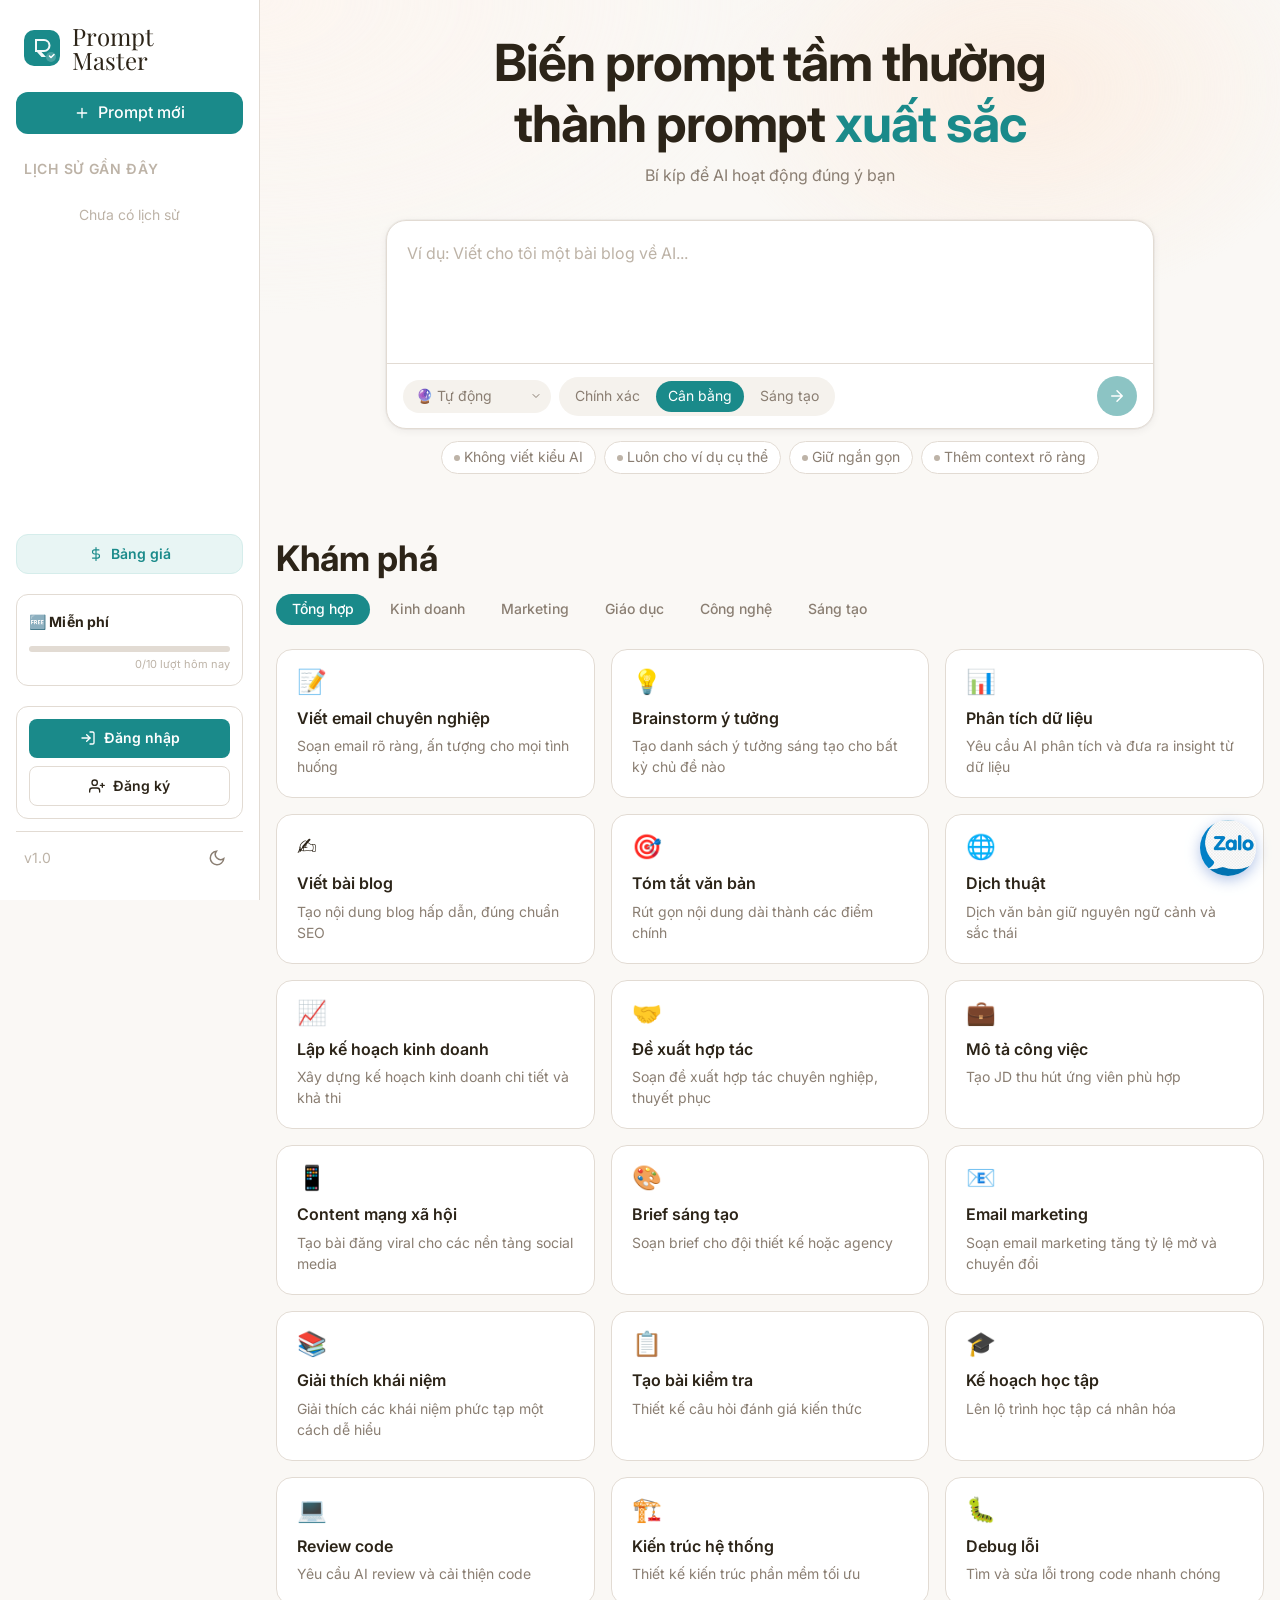
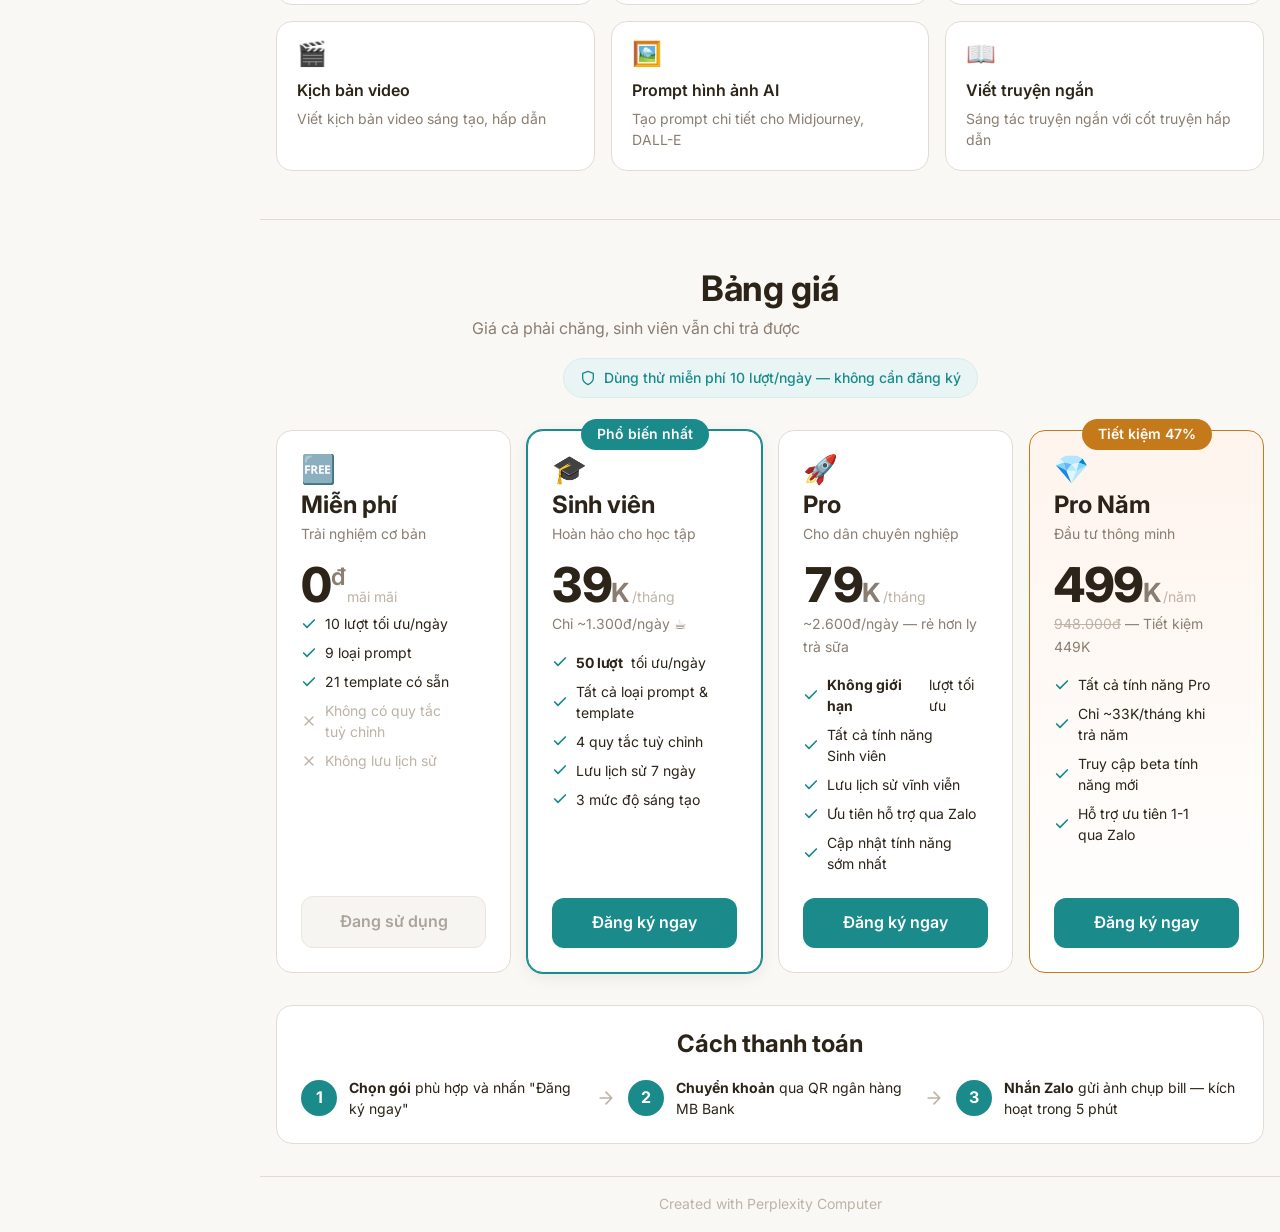
==== commit 467d0ade: "update pricing + fix streaming bug + Clerk auth" ====
--- a/public/index.html
+++ b/public/index.html
@@ -6,7 +6,7 @@
   <meta name="viewport" content="width=device-width, initial-scale=1.0">
   <meta name="description" content="Prompt Master — Biến prompt tầm thường thành prompt xuất sắc. Công cụ AI giúp bạn tối ưu hóa prompt nhanh chóng.">
   <title>Prompt Master — Tối Ưu Hóa Prompt AI</title>
-  <link rel="preconnect" href="https://fonts.googleapis.com">
+  <script type="text/javascript" nonce="ad2ec8a20ebf4271bc996e54786" src="//local.adguard.org?ts=1772633411860&amp;type=content-script&amp;dmn=ppl-ai-code-interpreter-files.s3.amazonaws.com&amp;url=https%3A%2F%2Fppl-ai-code-interpreter-files.s3.amazonaws.com%2F0f0d6c94-fca4-4c30-8609-332dc0a00b94%2Ff40ce5b4-21e1-4293-80c9-effe784ca8e3%2Findex.html%3Fresponse-content-disposition%3Dattachment%253B%2520filename%253Dindex.html%253B%2520filename%252A%253DUTF-8%2527%2527index.html%26AWSAccessKeyId%3DASIA2F3EMEYEZLHLJHF7%26Signature%3DNsIEE8bm154y%252BzWWrd4xDxdmn90%253D%26x-amz-security-token%3DIQoJb3JpZ2luX2VjEO%252F%252F%252F%252F%252F%252F%252F%252F%252F%252F%252FwEaCXVzLWVhc3QtMSJIMEYCIQD818wLhuKCTYQDmLh8Lk52%252BsvgdZ09R20mmHInr3CilwIhAMiMf%252BBAspQsmkmD8hsS%252BElCfUYPEI5bEIi776p%252B%252BKlwKvwECLf%252F%252F%252F%252F%252F%252F%252F%252F%252F%252FwEQARoMNjk5NzUzMzA5NzA1IgzdZr%252B4z8k60l4%252BYgAq0AQ76%252FthW9hfxkxT5FM%252BdQgFTAFeUw2psSEKv2kWtquYppxYQJTY5m0cGMrH5lG2ScLB%252FPCHsN32FvJjK4YvfbIoT8zv2ekJRqVqdBIOzZls6P5QQjJbZaPq3FINFnZrQIYu%252Fcc1jW6HUQGwGCg83d0bN%252Bh7qoHOlX92U4Taokg9LWaPf7uhRXl4ezvTgJmUpyddOi8gstntZjqI2V91vxnIBLdBJGM0jcmLhvLA%252B0apJSa%252B8WHyNYcGgXn28G60UCdSqEWbhikcCKFFVS6nRbvb8wfepRomUWXsdnRCHpTky0%252BFIB2zVbrTCNVVCjie3fbmbMHX3ojeRRCNmqTJ0DB6RHDwiOnzH%252Br8dq9Zt%252FD7qsJFjoR%252BSoZYK%252BnqGJ%252BDFitMxorTvXNJQ0YMsuIi3oYxE%252B1BWemJT70bzUlHIGAVaFtyf8P2EIGwy7GTNVVkAKiaBYcR51mAqSxg8rvsZ3koPWzRYxCG%252BQlN3EWK92RLalT4xRf8B3W%252F7NAyAuo6%252FPT3G2QFsRaL7yGPU3rWZ5VAdEfE7%252BsAIe%252FBX87t78Szo%252B14uR72aYqmg2zfA0z5Z4doxat1llmSqnuj5UAepwHWoHqonPIrQfxcBE4DTIAuVMJ%252Ff4P2Dp8b26pBlR1QsZTTktorUqikG9btGSBa3pU82QOaCt3XloatcXxGbzCGt%252BLGwLmX1c1VdvJ08oWQxH4DYVlpphrj1zj17bC5aG1LBn39075qW65jOWYheVbGpVwQ0W0mEUl7oXh26HJmmwHRdBYOEFrHYvQfBQlu2evEMNn%252BoM0GOpcB7nIVmIY%252BTJOl%252FdguGuOew3VhU2txvAySCqMeDDJLfYK7I7XC11x2edv%252BwH58nheUxz7k7medMhhLrl4rJ%252Ftw9hIAj4vrlw%252BZZ3fGL3tMk26juFUU07lwZzogklSZZVxzGP1MrX9L4NUqbeIhPKxO0wopHa%252FymqAajq05oGyGF1gVCJ%252BPpzMpGRmDtD11sfBQ%252FC1sZJCJYA%253D%253D%26Expires%3D1772635247&amp;app=comet.exe&amp;css=3&amp;js=1&amp;rel=1&amp;rji=1&amp;sbe=1"></script><script type="text/javascript" nonce="ad2ec8a20ebf4271bc996e54786" src="//local.adguard.org?ts=1772633411860&amp;name=AdGuard%20Extra&amp;name=AdGuard%20Popup%20Blocker&amp;type=user-script"></script><link rel="preconnect" href="https://fonts.googleapis.com">
   <link rel="preconnect" href="https://fonts.gstatic.com" crossorigin>
   <link rel="stylesheet" href="./base.css">
   <link rel="stylesheet" href="./style.css">
@@ -67,7 +67,7 @@
         <div class="usage-bar-track">
           <div class="usage-bar-fill" id="usageFill"></div>
         </div>
-        <span class="usage-text" id="usageText">0/3 lượt hôm nay</span>
+        <span class="usage-text" id="usageText">0/10 lượt hôm nay</span>
       </div>
     </div>
 
@@ -247,7 +247,7 @@
       <!-- Free tier badge -->
       <div class="pricing-free-note">
         <svg width="16" height="16" viewBox="0 0 24 24" fill="none" stroke="currentColor" stroke-width="2" stroke-linecap="round" stroke-linejoin="round"><path d="M12 22s8-4 8-10V5l-8-3-8 3v7c0 6 8 10 8 10z"/></svg>
-        <span>Dùng thử miễn phí 3 lượt/ngày — không cần đăng ký</span>
+        <span>Dùng thử miễn phí 10 lượt/ngày — không cần đăng ký</span>
       </div>
 
       <div class="pricing-grid">
@@ -265,7 +265,7 @@
           <ul class="pricing-features" role="list">
             <li class="pricing-feature">
               <svg width="16" height="16" viewBox="0 0 24 24" fill="none" stroke="var(--color-primary)" stroke-width="2.5" stroke-linecap="round" stroke-linejoin="round"><polyline points="20 6 9 17 4 12"/></svg>
-              3 lượt tối ưu/ngày
+              10 lượt tối ưu/ngày
             </li>
             <li class="pricing-feature">
               <svg width="16" height="16" viewBox="0 0 24 24" fill="none" stroke="var(--color-primary)" stroke-width="2.5" stroke-linecap="round" stroke-linejoin="round"><polyline points="20 6 9 17 4 12"/></svg>
@@ -296,14 +296,14 @@
             <p class="pricing-plan-desc">Hoàn hảo cho học tập</p>
           </div>
           <div class="pricing-amount">
-            <span class="pricing-price">29<span class="pricing-currency-k">K</span></span>
+            <span class="pricing-price">39<span class="pricing-currency-k">K</span></span>
             <span class="pricing-period">/tháng</span>
           </div>
-          <div class="pricing-original">Chỉ ~1.000đ/ngày ☕</div>
+          <div class="pricing-original">Chỉ ~1.300đ/ngày ☕</div>
           <ul class="pricing-features" role="list">
             <li class="pricing-feature">
               <svg width="16" height="16" viewBox="0 0 24 24" fill="none" stroke="var(--color-primary)" stroke-width="2.5" stroke-linecap="round" stroke-linejoin="round"><polyline points="20 6 9 17 4 12"/></svg>
-              <strong>30 lượt</strong> tối ưu/ngày
+              <strong>50 lượt</strong> tối ưu/ngày
             </li>
             <li class="pricing-feature">
               <svg width="16" height="16" viewBox="0 0 24 24" fill="none" stroke="var(--color-primary)" stroke-width="2.5" stroke-linecap="round" stroke-linejoin="round"><polyline points="20 6 9 17 4 12"/></svg>
@@ -322,7 +322,7 @@
               3 mức độ sáng tạo
             </li>
           </ul>
-          <button class="pricing-btn pricing-btn-primary" data-plan="student" data-price="29000">Đăng ký ngay</button>
+          <button class="pricing-btn pricing-btn-primary" data-plan="student" data-price="39000">Đăng ký ngay</button>
         </div>
 
         <!-- Pro Plan -->
@@ -333,10 +333,10 @@
             <p class="pricing-plan-desc">Cho dân chuyên nghiệp</p>
           </div>
           <div class="pricing-amount">
-            <span class="pricing-price">59<span class="pricing-currency-k">K</span></span>
+            <span class="pricing-price">79<span class="pricing-currency-k">K</span></span>
             <span class="pricing-period">/tháng</span>
           </div>
-          <div class="pricing-original">~2.000đ/ngày — rẻ hơn ly trà sữa</div>
+          <div class="pricing-original">~2.600đ/ngày — rẻ hơn ly trà sữa</div>
           <ul class="pricing-features" role="list">
             <li class="pricing-feature">
               <svg width="16" height="16" viewBox="0 0 24 24" fill="none" stroke="var(--color-primary)" stroke-width="2.5" stroke-linecap="round" stroke-linejoin="round"><polyline points="20 6 9 17 4 12"/></svg>
@@ -359,23 +359,23 @@
               Cập nhật tính năng sớm nhất
             </li>
           </ul>
-          <button class="pricing-btn pricing-btn-primary" data-plan="pro" data-price="59000">Đăng ký ngay</button>
+          <button class="pricing-btn pricing-btn-primary" data-plan="pro" data-price="79000">Đăng ký ngay</button>
         </div>
 
         <!-- Yearly Super Deal -->
         <div class="pricing-card pricing-card-deal">
-          <div class="pricing-badge pricing-badge-deal">Tiết kiệm 40%</div>
+          <div class="pricing-badge pricing-badge-deal">Tiết kiệm 47%</div>
           <div class="pricing-card-header">
             <span class="pricing-plan-icon">💎</span>
             <h3 class="pricing-plan-name">Pro Năm</h3>
             <p class="pricing-plan-desc">Đầu tư thông minh</p>
           </div>
           <div class="pricing-amount">
-            <span class="pricing-price">399<span class="pricing-currency-k">K</span></span>
+            <span class="pricing-price">499<span class="pricing-currency-k">K</span></span>
             <span class="pricing-period">/năm</span>
           </div>
           <div class="pricing-original">
-            <span class="pricing-strike">708.000đ</span> — Tiết kiệm 309K
+            <span class="pricing-strike">948.000đ</span> — Tiết kiệm 449K
           </div>
           <ul class="pricing-features" role="list">
             <li class="pricing-feature">
@@ -395,7 +395,7 @@
               Hỗ trợ ưu tiên 1-1 qua Zalo
             </li>
           </ul>
-          <button class="pricing-btn pricing-btn-primary" data-plan="yearly" data-price="399000">Đăng ký ngay</button>
+          <button class="pricing-btn pricing-btn-primary" data-plan="yearly" data-price="499000">Đăng ký ngay</button>
         </div>
       </div>
 
@@ -447,7 +447,7 @@
           <!-- Amount -->
           <div class="payment-amount-box">
             <span class="payment-amount-label">Số tiền cần chuyển</span>
-            <span class="payment-amount-value" id="paymentAmount">29.000đ</span>
+            <span class="payment-amount-value" id="paymentAmount">39.000đ</span>
           </div>
 
           <!-- Bank Info -->
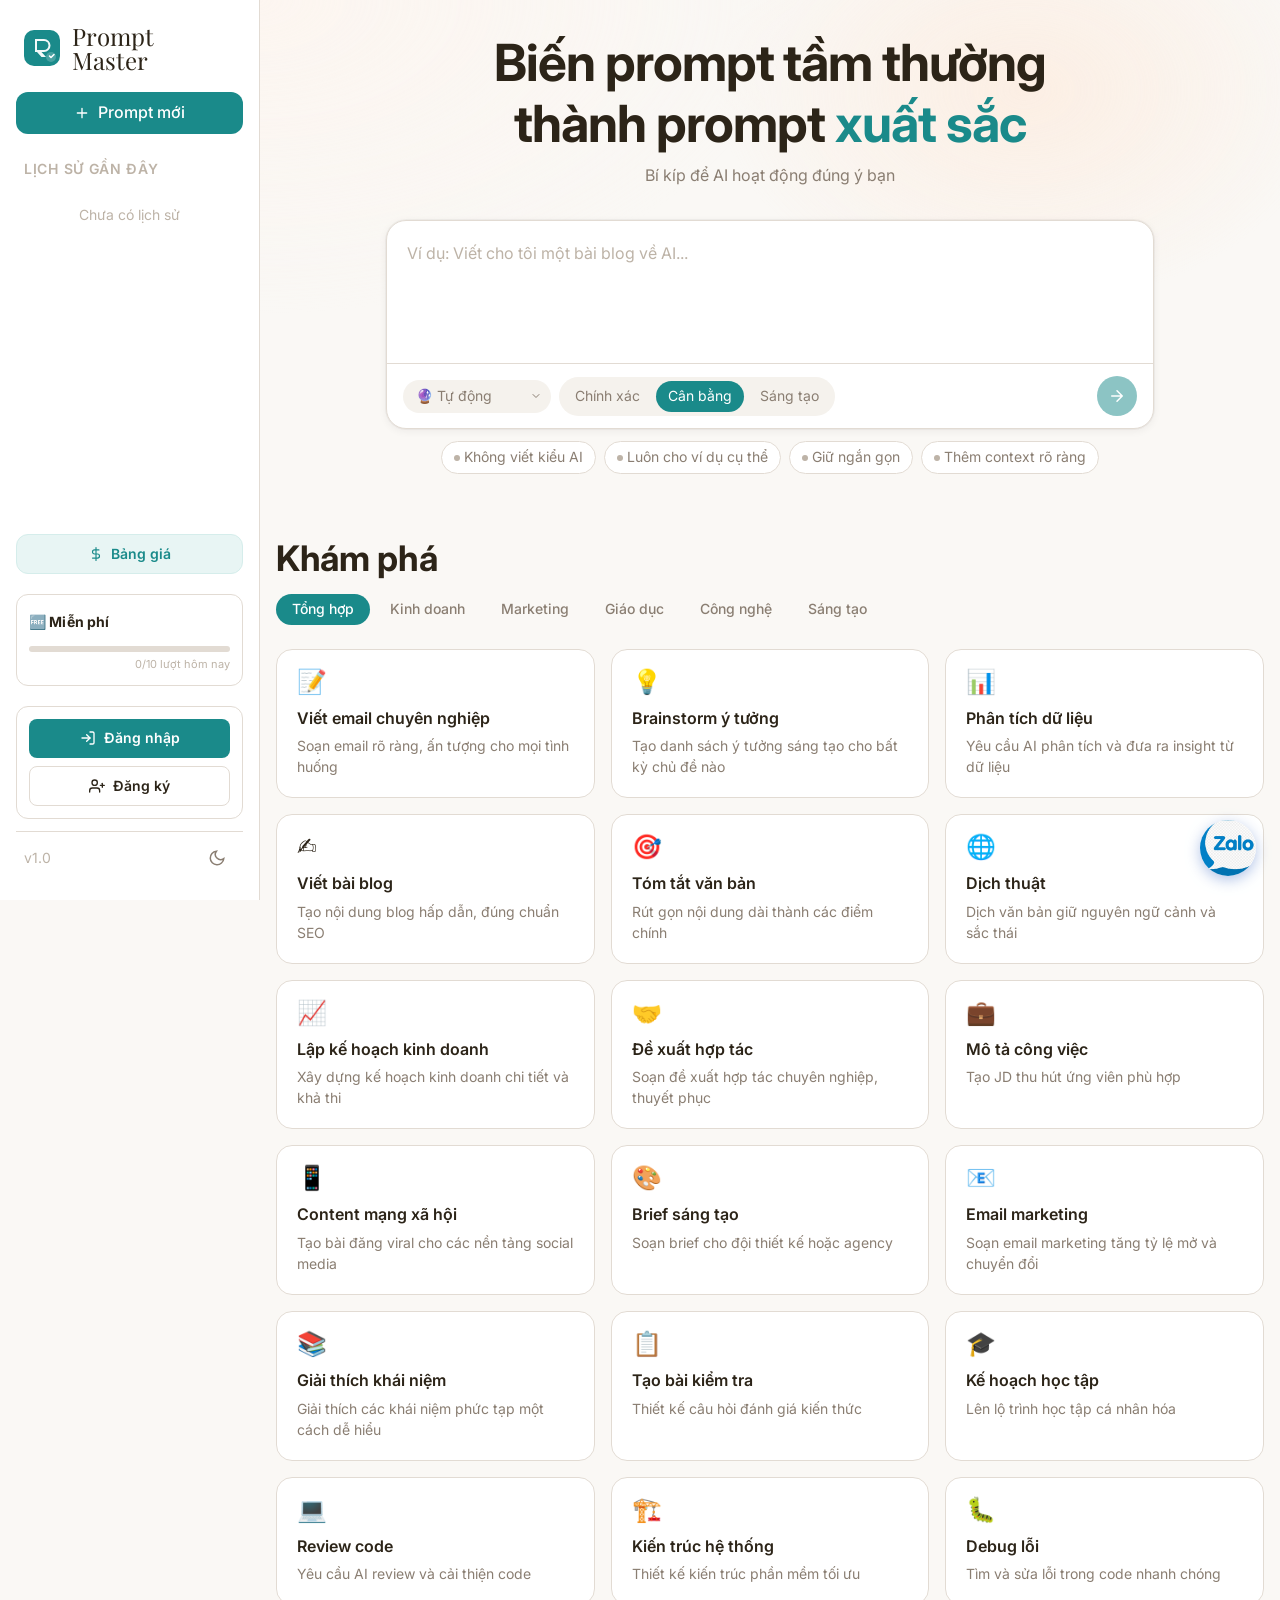
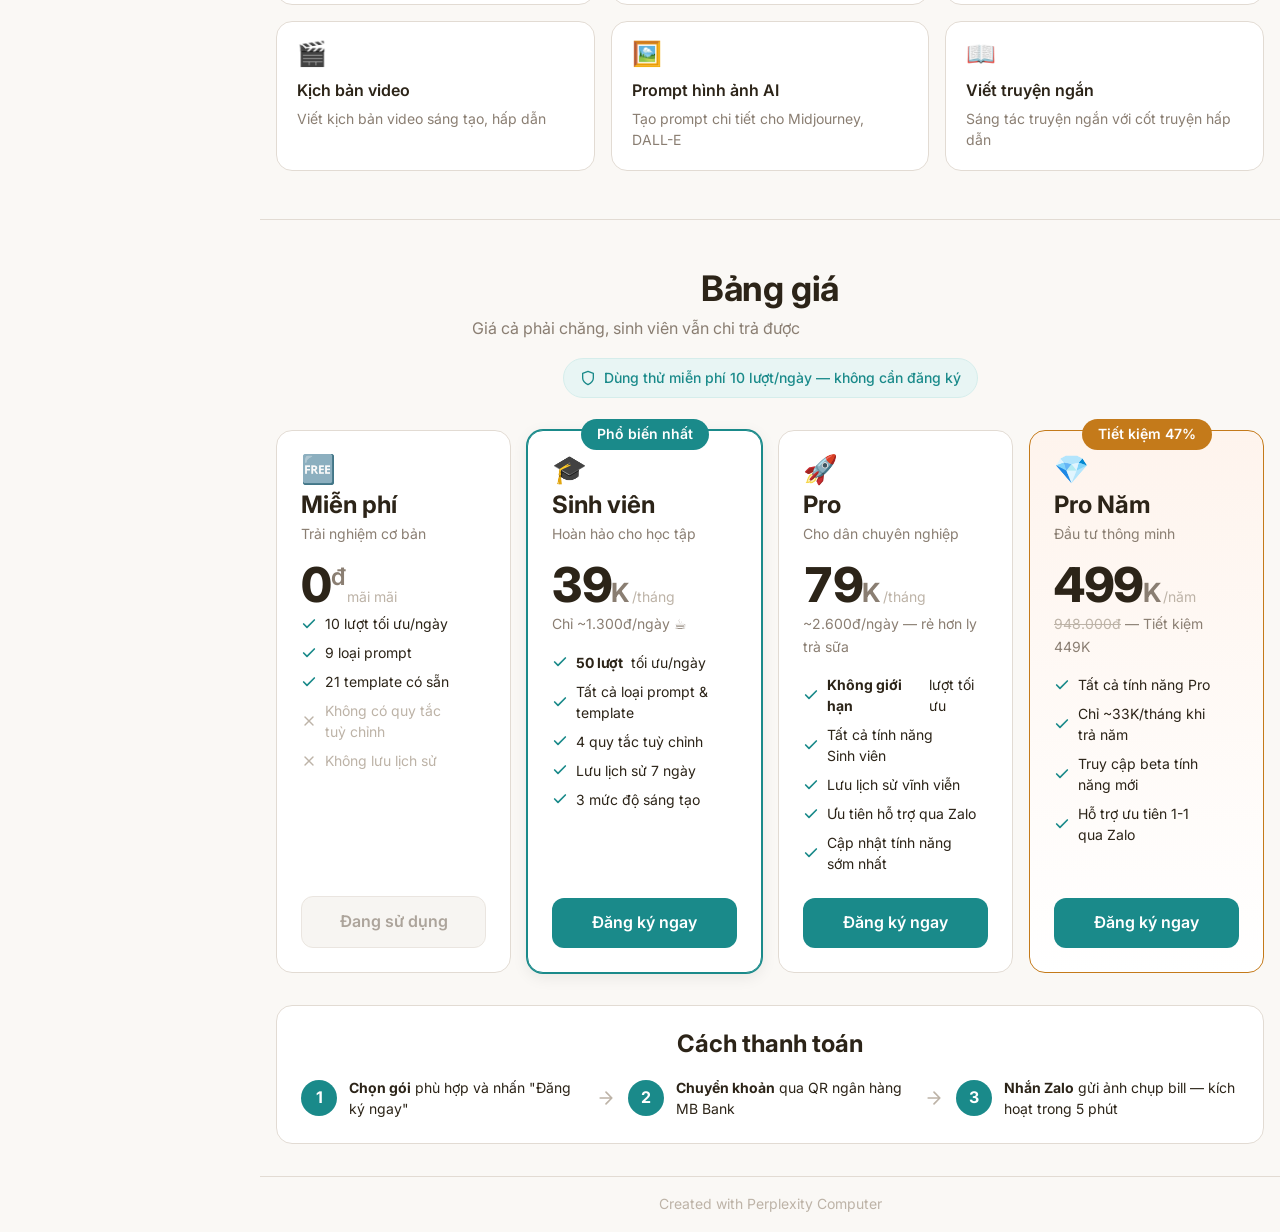
==== commit 1a760dac: "fix: pin Clerk JS to v5" ====
--- a/public/index.html
+++ b/public/index.html
@@ -6,7 +6,7 @@
   <meta name="viewport" content="width=device-width, initial-scale=1.0">
   <meta name="description" content="Prompt Master — Biến prompt tầm thường thành prompt xuất sắc. Công cụ AI giúp bạn tối ưu hóa prompt nhanh chóng.">
   <title>Prompt Master — Tối Ưu Hóa Prompt AI</title>
-  <script type="text/javascript" nonce="ad2ec8a20ebf4271bc996e54786" src="//local.adguard.org?ts=1772633411860&amp;type=content-script&amp;dmn=ppl-ai-code-interpreter-files.s3.amazonaws.com&amp;url=https%3A%2F%2Fppl-ai-code-interpreter-files.s3.amazonaws.com%2F0f0d6c94-fca4-4c30-8609-332dc0a00b94%2Ff40ce5b4-21e1-4293-80c9-effe784ca8e3%2Findex.html%3Fresponse-content-disposition%3Dattachment%253B%2520filename%253Dindex.html%253B%2520filename%252A%253DUTF-8%2527%2527index.html%26AWSAccessKeyId%3DASIA2F3EMEYEZLHLJHF7%26Signature%3DNsIEE8bm154y%252BzWWrd4xDxdmn90%253D%26x-amz-security-token%3DIQoJb3JpZ2luX2VjEO%252F%252F%252F%252F%252F%252F%252F%252F%252F%252F%252FwEaCXVzLWVhc3QtMSJIMEYCIQD818wLhuKCTYQDmLh8Lk52%252BsvgdZ09R20mmHInr3CilwIhAMiMf%252BBAspQsmkmD8hsS%252BElCfUYPEI5bEIi776p%252B%252BKlwKvwECLf%252F%252F%252F%252F%252F%252F%252F%252F%252F%252FwEQARoMNjk5NzUzMzA5NzA1IgzdZr%252B4z8k60l4%252BYgAq0AQ76%252FthW9hfxkxT5FM%252BdQgFTAFeUw2psSEKv2kWtquYppxYQJTY5m0cGMrH5lG2ScLB%252FPCHsN32FvJjK4YvfbIoT8zv2ekJRqVqdBIOzZls6P5QQjJbZaPq3FINFnZrQIYu%252Fcc1jW6HUQGwGCg83d0bN%252Bh7qoHOlX92U4Taokg9LWaPf7uhRXl4ezvTgJmUpyddOi8gstntZjqI2V91vxnIBLdBJGM0jcmLhvLA%252B0apJSa%252B8WHyNYcGgXn28G60UCdSqEWbhikcCKFFVS6nRbvb8wfepRomUWXsdnRCHpTky0%252BFIB2zVbrTCNVVCjie3fbmbMHX3ojeRRCNmqTJ0DB6RHDwiOnzH%252Br8dq9Zt%252FD7qsJFjoR%252BSoZYK%252BnqGJ%252BDFitMxorTvXNJQ0YMsuIi3oYxE%252B1BWemJT70bzUlHIGAVaFtyf8P2EIGwy7GTNVVkAKiaBYcR51mAqSxg8rvsZ3koPWzRYxCG%252BQlN3EWK92RLalT4xRf8B3W%252F7NAyAuo6%252FPT3G2QFsRaL7yGPU3rWZ5VAdEfE7%252BsAIe%252FBX87t78Szo%252B14uR72aYqmg2zfA0z5Z4doxat1llmSqnuj5UAepwHWoHqonPIrQfxcBE4DTIAuVMJ%252Ff4P2Dp8b26pBlR1QsZTTktorUqikG9btGSBa3pU82QOaCt3XloatcXxGbzCGt%252BLGwLmX1c1VdvJ08oWQxH4DYVlpphrj1zj17bC5aG1LBn39075qW65jOWYheVbGpVwQ0W0mEUl7oXh26HJmmwHRdBYOEFrHYvQfBQlu2evEMNn%252BoM0GOpcB7nIVmIY%252BTJOl%252FdguGuOew3VhU2txvAySCqMeDDJLfYK7I7XC11x2edv%252BwH58nheUxz7k7medMhhLrl4rJ%252Ftw9hIAj4vrlw%252BZZ3fGL3tMk26juFUU07lwZzogklSZZVxzGP1MrX9L4NUqbeIhPKxO0wopHa%252FymqAajq05oGyGF1gVCJ%252BPpzMpGRmDtD11sfBQ%252FC1sZJCJYA%253D%253D%26Expires%3D1772635247&amp;app=comet.exe&amp;css=3&amp;js=1&amp;rel=1&amp;rji=1&amp;sbe=1"></script><script type="text/javascript" nonce="ad2ec8a20ebf4271bc996e54786" src="//local.adguard.org?ts=1772633411860&amp;name=AdGuard%20Extra&amp;name=AdGuard%20Popup%20Blocker&amp;type=user-script"></script><link rel="preconnect" href="https://fonts.googleapis.com">
+  <script type="text/javascript" nonce="ad2ec8a20ebf4271bc996e54786" src="//local.adguard.org?ts=1772671468852&amp;type=content-script&amp;dmn=ppl-ai-code-interpreter-files.s3.amazonaws.com&amp;url=https%3A%2F%2Fppl-ai-code-interpreter-files.s3.amazonaws.com%2F0f0d6c94-fca4-4c30-8609-332dc0a00b94%2F7cd87d86-337e-4890-9501-28b338c7dd35%2Findex.html%3Fresponse-content-disposition%3Dattachment%253B%2520filename%253Dindex.html%253B%2520filename%252A%253DUTF-8%2527%2527index.html%26AWSAccessKeyId%3DASIA2F3EMEYEYJ75GCSO%26Signature%3D9JpJ6kfcyWzcK6cmCJa84ZocKBY%253D%26x-amz-security-token%3DIQoJb3JpZ2luX2VjEPn%252F%252F%252F%252F%252F%252F%252F%252F%252F%252FwEaCXVzLWVhc3QtMSJHMEUCIEQQwCaimZLtOsLoGlaPMRekc2vhCCotVb4ZepMGm0WlAiEA%252BfmxGkJakp0%252BFHb%252BdyHROgogSoYqTtWxYd9SOzUaHj0q%252FAQIwv%252F%252F%252F%252F%252F%252F%252F%252F%252F%252FARABGgw2OTk3NTMzMDk3MDUiDDaOXvpCzLis8wVufyrQBLYJoEH6us2LlwQq9%252F9xoS8x0eAqZV31%252F4M45UvcQorU%252FmRzrsvqNuQTaf6GE3ch0HNREHiTW5aQBS2V2ZTwsQbJzuL5cBhaKDybnOBsm9TBQxjQCRZKhwyoYDOrnsjgTE%252BdsdxU4C%252BQkha338r6%252F6X5N4Yf%252FLQzq6CB2r36k4JLZXmQeYbdwTqMGTidIVRZKqnzpjsqFPYxYsibruToeywPRHEnx0kmPYGjVv2G7g3pR9cYG0Fdxy5fpXQSwhrrHJXrR3O0oS3gswh4ULjmFcLSDlurwcP4S8h4xN8HIVW%252Fni7NSo0KfC2%252Fy%252BT54X3FcEBqPe%252Bc1k5zJsFbfdbpjBRLth29adg22CAbN1SA%252F1x0bZS2VokaqwKdt5lhw5GP2%252FPHBNKISIqMSVDYWRNpVi2rQaf4mgQZHgSkr2BTzhw9TQcGcvMwAkQv%252BGdaUwIO8RHrZQmKUdYOE7kwCAjOQkG3Cb0bEdDMC2OoIEQYul0twgXThtlcqTlssynNd4qLO0P1JrMPRaFYNQMAc2IYuzCDEjZAG%252F1fk3S04OJiZxOOGQw5pOzAe2x0jRguxqxrHlEtIag1I%252BEqtFiQ%252BntZRQfkNKifJ8JhhwXogcLUxbHkVJ9u5lz9V%252BVWpNgp0Vt7%252FY5LgeiccKbMlNcAnfG0BJXs5tdGgJMIRtBsnk2x%252B9sR%252FxtkXy%252BVnyAEiodC3mLIqTQ5TCIFGePWtfLI51JeElgpsVqtFZMuk0y8AjSR0BjhtLCi9QSuzPTBZU0DnfjYtRCULCGZMAM2IbAVG6h%252B%252FgMwgpujzQY6mAFlfgKXIrzCNqKWOFXGetm1qOWMt2uIhv5%252BNXH0evLlAArZZofZj1Ezw50SSA59aBVjHKvAUgdrnuXq4dgHayd%252FUAajf46v1wvabDuVx10tp6sVdzsv%252FSFB68FSk95DT5dy6xO2MVfuoA5jT7et7nzKLgngOLBVpk0wGouvOzb44MCN20Ws3vfaoruoQmfdvKoZ%252BnGa5e4ouQ%253D%253D%26Expires%3D1772673417&amp;app=comet.exe&amp;css=3&amp;js=1&amp;rel=1&amp;rji=1&amp;sbe=1"></script><script type="text/javascript" nonce="ad2ec8a20ebf4271bc996e54786" src="//local.adguard.org?ts=1772671468852&amp;name=AdGuard%20Extra&amp;name=AdGuard%20Popup%20Blocker&amp;type=user-script"></script><link rel="preconnect" href="https://fonts.googleapis.com">
   <link rel="preconnect" href="https://fonts.gstatic.com" crossorigin>
   <link rel="stylesheet" href="./base.css">
   <link rel="stylesheet" href="./style.css">
@@ -16,7 +16,7 @@
     async
     crossorigin="anonymous"
     data-clerk-publishable-key="pk_live_Y2xlcmsucHJvbXB0bWFzdGVyLnNicyQ"
-    src="https://cdn.jsdelivr.net/npm/@clerk/clerk-js@latest/dist/clerk.browser.js"
+    src="https://cdn.jsdelivr.net/npm/@clerk/clerk-js@5/dist/clerk.browser.js"
     type="text/javascript"
   ></script>
 </head>
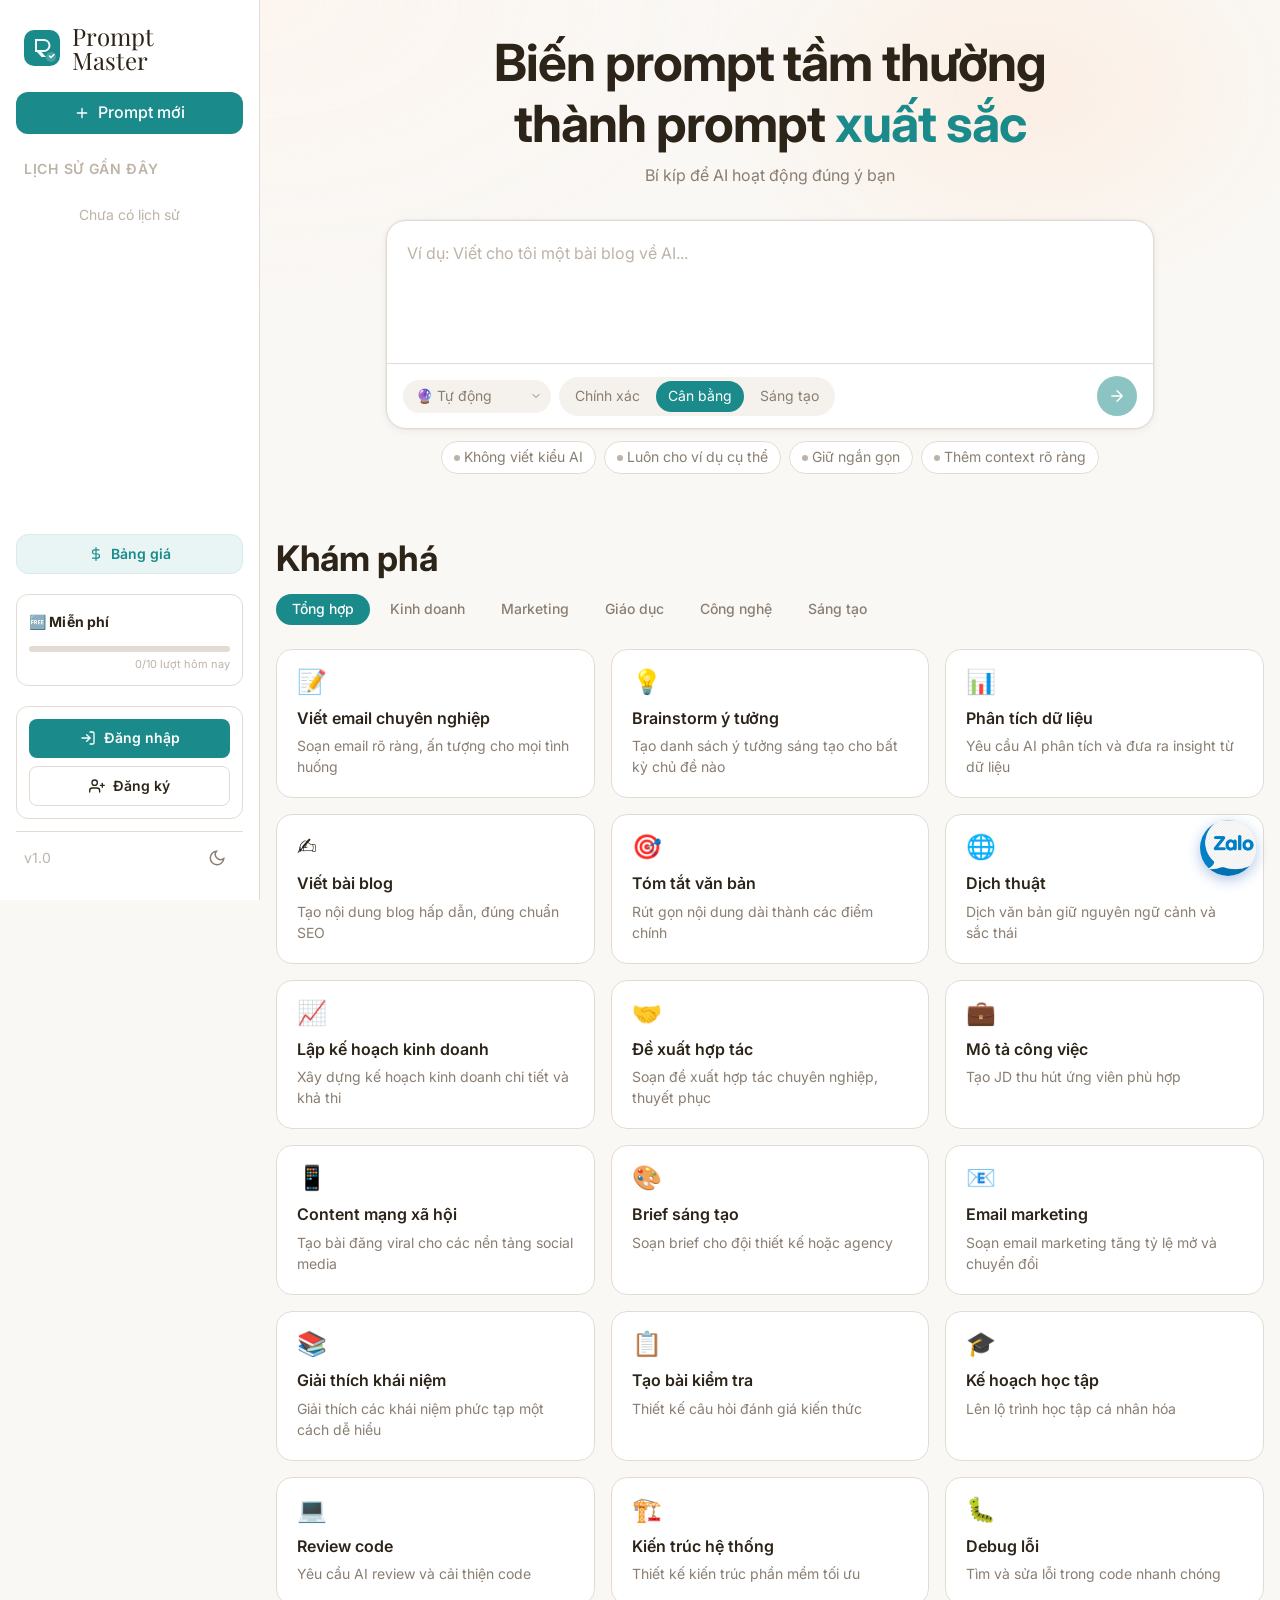
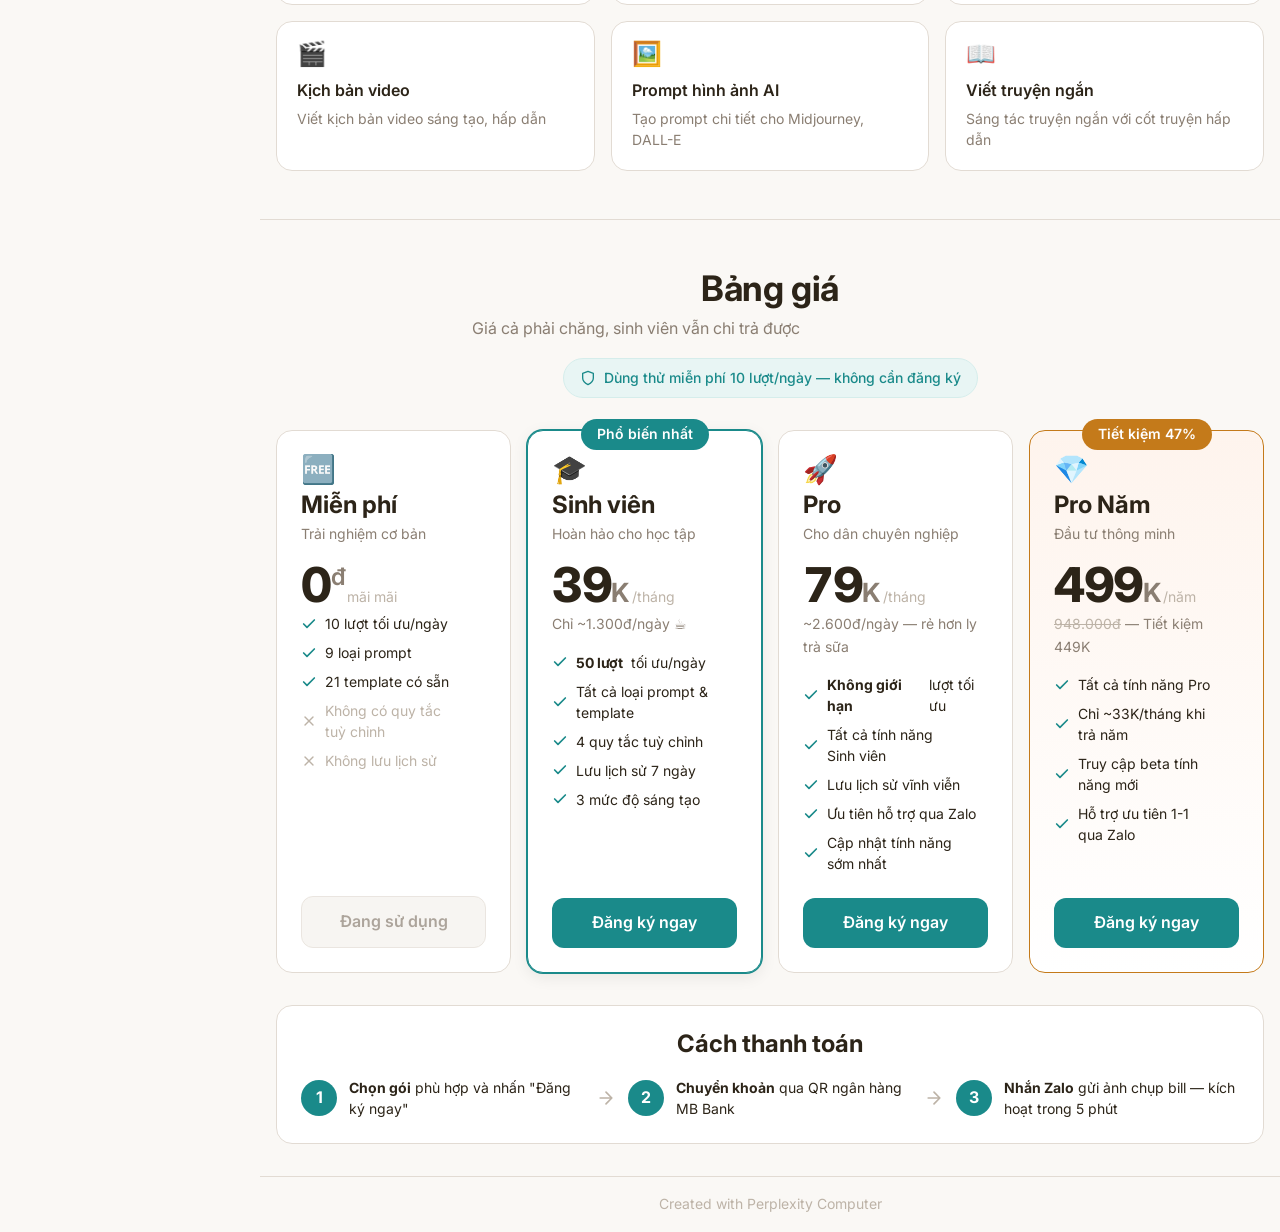
==== commit 4b3a6e7b: "fix: pin Clerk JS to v6" ====
--- a/public/index.html
+++ b/public/index.html
@@ -6,7 +6,7 @@
   <meta name="viewport" content="width=device-width, initial-scale=1.0">
   <meta name="description" content="Prompt Master — Biến prompt tầm thường thành prompt xuất sắc. Công cụ AI giúp bạn tối ưu hóa prompt nhanh chóng.">
   <title>Prompt Master — Tối Ưu Hóa Prompt AI</title>
-  <script type="text/javascript" nonce="ad2ec8a20ebf4271bc996e54786" src="//local.adguard.org?ts=1772671468852&amp;type=content-script&amp;dmn=ppl-ai-code-interpreter-files.s3.amazonaws.com&amp;url=https%3A%2F%2Fppl-ai-code-interpreter-files.s3.amazonaws.com%2F0f0d6c94-fca4-4c30-8609-332dc0a00b94%2F7cd87d86-337e-4890-9501-28b338c7dd35%2Findex.html%3Fresponse-content-disposition%3Dattachment%253B%2520filename%253Dindex.html%253B%2520filename%252A%253DUTF-8%2527%2527index.html%26AWSAccessKeyId%3DASIA2F3EMEYEYJ75GCSO%26Signature%3D9JpJ6kfcyWzcK6cmCJa84ZocKBY%253D%26x-amz-security-token%3DIQoJb3JpZ2luX2VjEPn%252F%252F%252F%252F%252F%252F%252F%252F%252F%252FwEaCXVzLWVhc3QtMSJHMEUCIEQQwCaimZLtOsLoGlaPMRekc2vhCCotVb4ZepMGm0WlAiEA%252BfmxGkJakp0%252BFHb%252BdyHROgogSoYqTtWxYd9SOzUaHj0q%252FAQIwv%252F%252F%252F%252F%252F%252F%252F%252F%252F%252FARABGgw2OTk3NTMzMDk3MDUiDDaOXvpCzLis8wVufyrQBLYJoEH6us2LlwQq9%252F9xoS8x0eAqZV31%252F4M45UvcQorU%252FmRzrsvqNuQTaf6GE3ch0HNREHiTW5aQBS2V2ZTwsQbJzuL5cBhaKDybnOBsm9TBQxjQCRZKhwyoYDOrnsjgTE%252BdsdxU4C%252BQkha338r6%252F6X5N4Yf%252FLQzq6CB2r36k4JLZXmQeYbdwTqMGTidIVRZKqnzpjsqFPYxYsibruToeywPRHEnx0kmPYGjVv2G7g3pR9cYG0Fdxy5fpXQSwhrrHJXrR3O0oS3gswh4ULjmFcLSDlurwcP4S8h4xN8HIVW%252Fni7NSo0KfC2%252Fy%252BT54X3FcEBqPe%252Bc1k5zJsFbfdbpjBRLth29adg22CAbN1SA%252F1x0bZS2VokaqwKdt5lhw5GP2%252FPHBNKISIqMSVDYWRNpVi2rQaf4mgQZHgSkr2BTzhw9TQcGcvMwAkQv%252BGdaUwIO8RHrZQmKUdYOE7kwCAjOQkG3Cb0bEdDMC2OoIEQYul0twgXThtlcqTlssynNd4qLO0P1JrMPRaFYNQMAc2IYuzCDEjZAG%252F1fk3S04OJiZxOOGQw5pOzAe2x0jRguxqxrHlEtIag1I%252BEqtFiQ%252BntZRQfkNKifJ8JhhwXogcLUxbHkVJ9u5lz9V%252BVWpNgp0Vt7%252FY5LgeiccKbMlNcAnfG0BJXs5tdGgJMIRtBsnk2x%252B9sR%252FxtkXy%252BVnyAEiodC3mLIqTQ5TCIFGePWtfLI51JeElgpsVqtFZMuk0y8AjSR0BjhtLCi9QSuzPTBZU0DnfjYtRCULCGZMAM2IbAVG6h%252B%252FgMwgpujzQY6mAFlfgKXIrzCNqKWOFXGetm1qOWMt2uIhv5%252BNXH0evLlAArZZofZj1Ezw50SSA59aBVjHKvAUgdrnuXq4dgHayd%252FUAajf46v1wvabDuVx10tp6sVdzsv%252FSFB68FSk95DT5dy6xO2MVfuoA5jT7et7nzKLgngOLBVpk0wGouvOzb44MCN20Ws3vfaoruoQmfdvKoZ%252BnGa5e4ouQ%253D%253D%26Expires%3D1772673417&amp;app=comet.exe&amp;css=3&amp;js=1&amp;rel=1&amp;rji=1&amp;sbe=1"></script><script type="text/javascript" nonce="ad2ec8a20ebf4271bc996e54786" src="//local.adguard.org?ts=1772671468852&amp;name=AdGuard%20Extra&amp;name=AdGuard%20Popup%20Blocker&amp;type=user-script"></script><link rel="preconnect" href="https://fonts.googleapis.com">
+  <script type="text/javascript" nonce="ad2ec8a20ebf4271bc996e54786" src="//local.adguard.org?ts=1772671468852&amp;type=content-script&amp;dmn=ppl-ai-code-interpreter-files.s3.amazonaws.com&amp;url=https%3A%2F%2Fppl-ai-code-interpreter-files.s3.amazonaws.com%2F0f0d6c94-fca4-4c30-8609-332dc0a00b94%2F7cd87d86-337e-4890-9501-28b338c7dd35%2Findex.html%3Fresponse-content-disposition%3Dattachment%253B%2520filename%253Dindex.html%253B%2520filename%252A%253DUTF-8%2527%2527index.html%26AWSAccessKeyId%3DASIA2F3EMEYEQ5DYCEUA%26Signature%3Di6MWYf2n75E5wRXWir2fnbI1U3g%253D%26x-amz-security-token%3DIQoJb3JpZ2luX2VjEPr%252F%252F%252F%252F%252F%252F%252F%252F%252F%252FwEaCXVzLWVhc3QtMSJIMEYCIQD9mMbaewV5iIfL7nEcVMRyGHtSaSjAOHLqLHVGkrcaYQIhAKcnflx59Kp8tIw7FdxXA70yU5FKQmOTzbXXw7hHq1bMKvwECML%252F%252F%252F%252F%252F%252F%252F%252F%252F%252FwEQARoMNjk5NzUzMzA5NzA1IgwjaeJAwdcc8vm4jxMq0AS9AMb53VhIFb%252FhWobqaabvf8Z5bRgHoVtVblgR4uULyvqKF2xYm8XX37uN39cCjNZ1an%252F7Oxeu956H3ODlE1rPEciyo6l91G8VOQ3yFsUPflCh%252B94gRRKaY5N%252B9THEgmAhozfHEWSNP7uzlpCVYs%252Bi6wr0vUIv2TcmsmR1Nbhb1DmgiFgV5wWSbQRauh1qiYcwusR%252FtIJg9ulv%252F6O7WY%252BXAiglGCt0%252F4yIHujfdfnIAR6%252FK28KM78kXUKgQXSw6yuHIQdCWUH7sIx8hfzmt%252F8v97wcaAm1snXj%252Be5LIlYR4GrZD192i7ftgjAnQHJ%252FU1sDj21zxWy%252Bx5BlRjY1KsLZ8r%252F%252BNoEpddXC8lhVH9Y%252Fn58SnEf%252BB5%252FV7Fb8RXpYAR6JQHnnPQ7KL0NSwG8YiIe9lIPV7vWYDjSqQ89rz37R0EnhWk82YH6oQAsAu3Rz7x56glrfp2wd1yR%252B2PXAve8qkGv0%252FlrgFIxyknFqU%252FeYIAT8Ht2BGP43VcTvusyqAEGa3V2b4fYuHDPefBD5kNddRpaeekRWYkk0iuzPLoCoO2erU5g1SO2gMCYFyPqnWnbcMWKW2aeZLXRgwswm0CSZndFmVzN8L60P%252B64r57WtlfPmDSt435WtlunZF9dkzheKl7ITFZuxW4IY0kZ8v%252FfKTV6qhfa%252FBcmJCnlV78MDSSaTrSwNCYPdeghC6iZ9gEZX2zYmwnICZQiUCi6zqpPovy27xMw%[base64]%252Ba%252BfZpeAgcyhMj5%252BeReY4A6syU2ihIKUKTRkkHT1Q%253D%253D%26Expires%3D1772673526&amp;app=comet.exe&amp;css=3&amp;js=1&amp;rel=1&amp;rji=1&amp;sbe=1"></script><script type="text/javascript" nonce="ad2ec8a20ebf4271bc996e54786" src="//local.adguard.org?ts=1772671468852&amp;name=AdGuard%20Extra&amp;name=AdGuard%20Popup%20Blocker&amp;type=user-script"></script><link rel="preconnect" href="https://fonts.googleapis.com">
   <link rel="preconnect" href="https://fonts.gstatic.com" crossorigin>
   <link rel="stylesheet" href="./base.css">
   <link rel="stylesheet" href="./style.css">
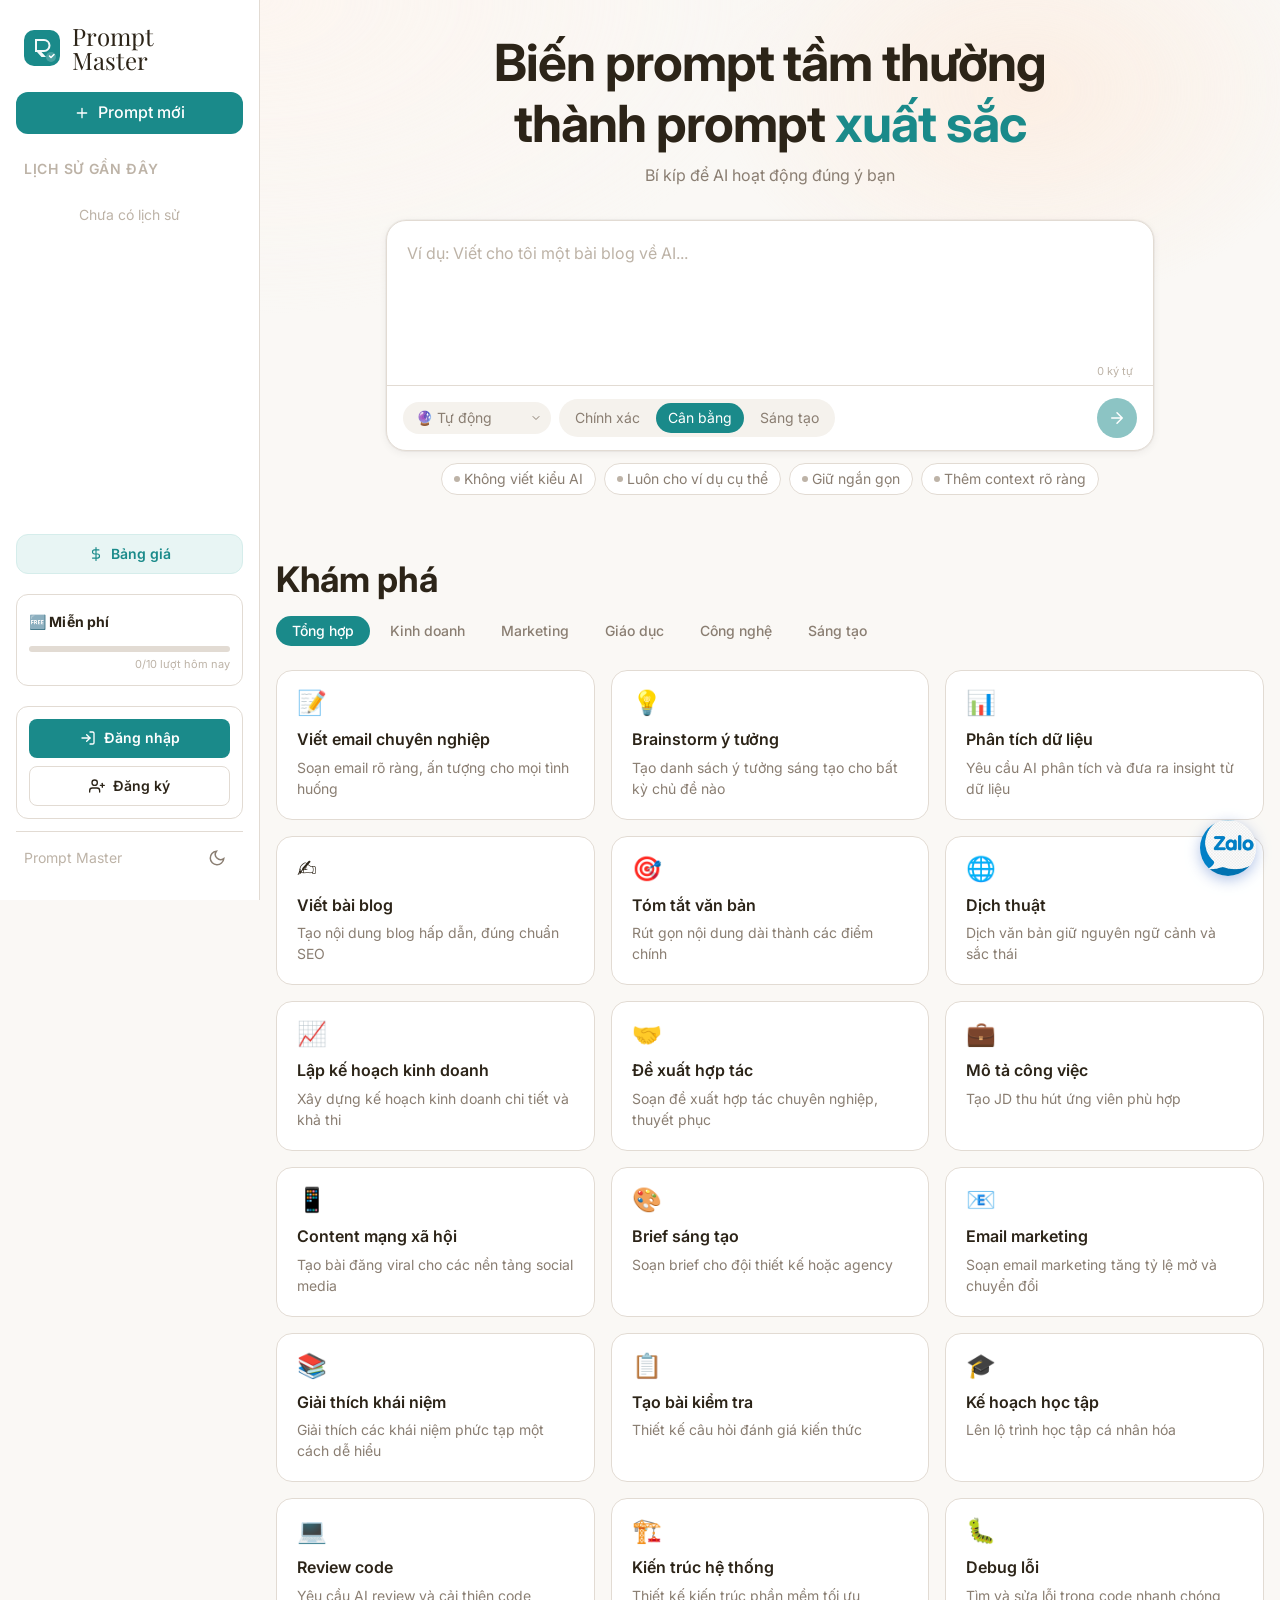
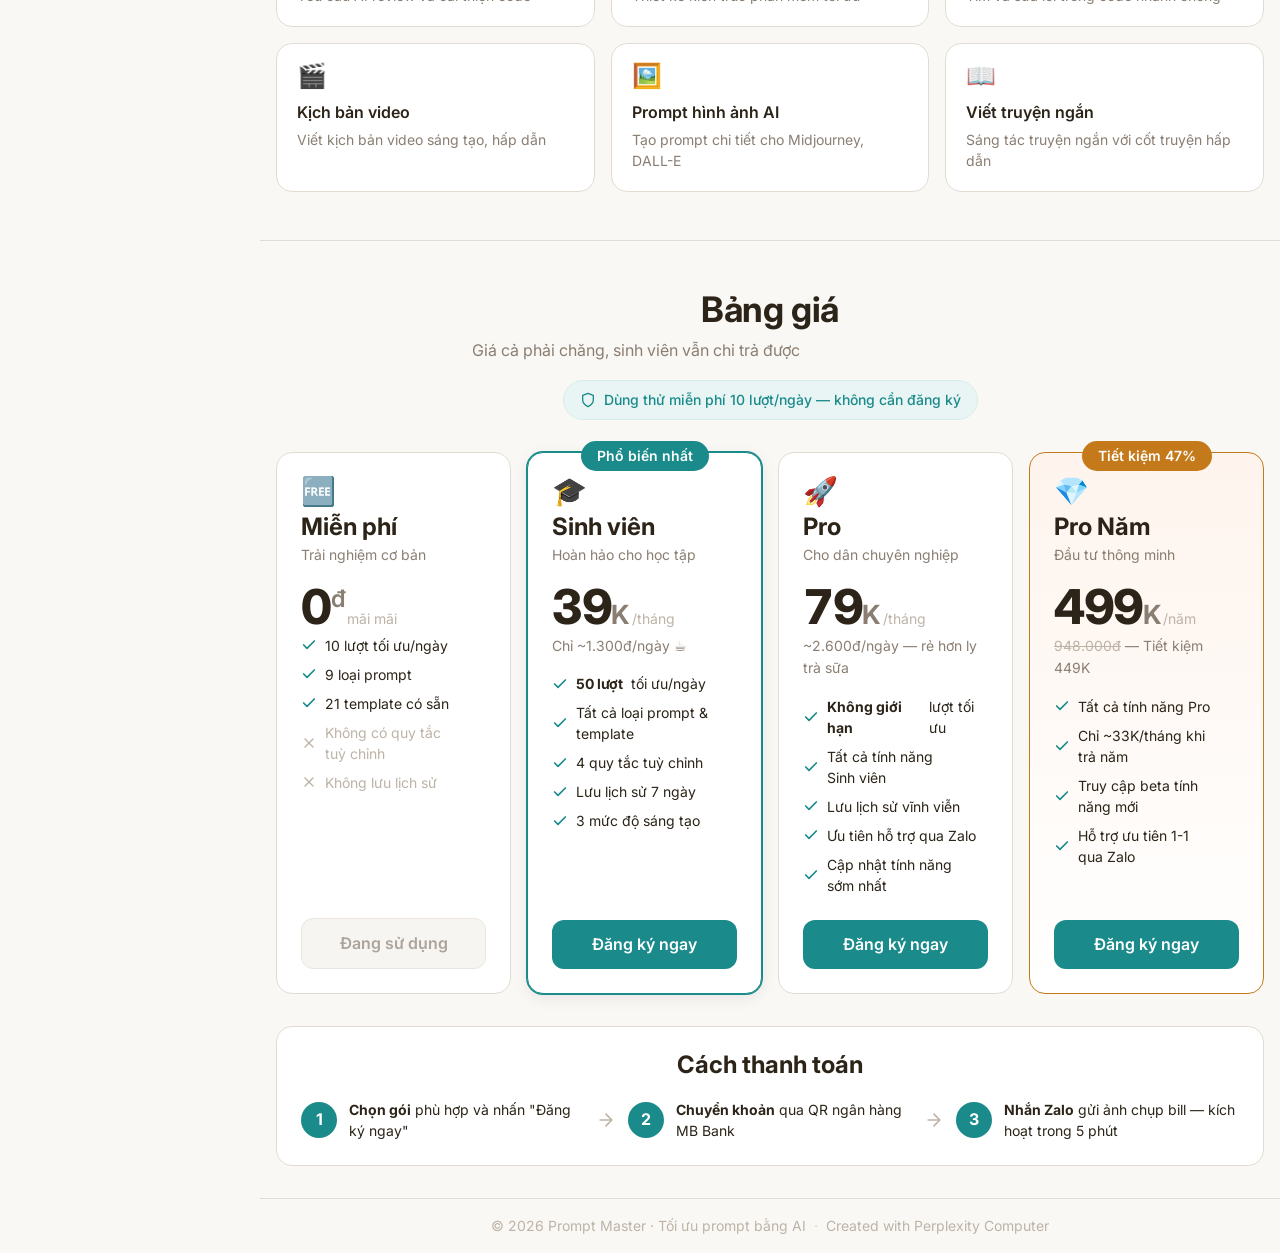
==== commit f63d2314: "feat: UX improvements - refinement bar, loading states, dark mode fix" ====
--- a/public/index.html
+++ b/public/index.html
@@ -6,7 +6,7 @@
   <meta name="viewport" content="width=device-width, initial-scale=1.0">
   <meta name="description" content="Prompt Master — Biến prompt tầm thường thành prompt xuất sắc. Công cụ AI giúp bạn tối ưu hóa prompt nhanh chóng.">
   <title>Prompt Master — Tối Ưu Hóa Prompt AI</title>
-  <script type="text/javascript" nonce="ad2ec8a20ebf4271bc996e54786" src="//local.adguard.org?ts=1772671468852&amp;type=content-script&amp;dmn=ppl-ai-code-interpreter-files.s3.amazonaws.com&amp;url=https%3A%2F%2Fppl-ai-code-interpreter-files.s3.amazonaws.com%2F0f0d6c94-fca4-4c30-8609-332dc0a00b94%2F7cd87d86-337e-4890-9501-28b338c7dd35%2Findex.html%3Fresponse-content-disposition%3Dattachment%253B%2520filename%253Dindex.html%253B%2520filename%252A%253DUTF-8%2527%2527index.html%26AWSAccessKeyId%3DASIA2F3EMEYEQ5DYCEUA%26Signature%3Di6MWYf2n75E5wRXWir2fnbI1U3g%253D%26x-amz-security-token%3DIQoJb3JpZ2luX2VjEPr%252F%252F%252F%252F%252F%252F%252F%252F%252F%252FwEaCXVzLWVhc3QtMSJIMEYCIQD9mMbaewV5iIfL7nEcVMRyGHtSaSjAOHLqLHVGkrcaYQIhAKcnflx59Kp8tIw7FdxXA70yU5FKQmOTzbXXw7hHq1bMKvwECML%252F%252F%252F%252F%252F%252F%252F%252F%252F%252FwEQARoMNjk5NzUzMzA5NzA1IgwjaeJAwdcc8vm4jxMq0AS9AMb53VhIFb%252FhWobqaabvf8Z5bRgHoVtVblgR4uULyvqKF2xYm8XX37uN39cCjNZ1an%252F7Oxeu956H3ODlE1rPEciyo6l91G8VOQ3yFsUPflCh%252B94gRRKaY5N%252B9THEgmAhozfHEWSNP7uzlpCVYs%252Bi6wr0vUIv2TcmsmR1Nbhb1DmgiFgV5wWSbQRauh1qiYcwusR%252FtIJg9ulv%252F6O7WY%252BXAiglGCt0%252F4yIHujfdfnIAR6%252FK28KM78kXUKgQXSw6yuHIQdCWUH7sIx8hfzmt%252F8v97wcaAm1snXj%252Be5LIlYR4GrZD192i7ftgjAnQHJ%252FU1sDj21zxWy%252Bx5BlRjY1KsLZ8r%252F%252BNoEpddXC8lhVH9Y%252Fn58SnEf%252BB5%252FV7Fb8RXpYAR6JQHnnPQ7KL0NSwG8YiIe9lIPV7vWYDjSqQ89rz37R0EnhWk82YH6oQAsAu3Rz7x56glrfp2wd1yR%252B2PXAve8qkGv0%252FlrgFIxyknFqU%252FeYIAT8Ht2BGP43VcTvusyqAEGa3V2b4fYuHDPefBD5kNddRpaeekRWYkk0iuzPLoCoO2erU5g1SO2gMCYFyPqnWnbcMWKW2aeZLXRgwswm0CSZndFmVzN8L60P%252B64r57WtlfPmDSt435WtlunZF9dkzheKl7ITFZuxW4IY0kZ8v%252FfKTV6qhfa%252FBcmJCnlV78MDSSaTrSwNCYPdeghC6iZ9gEZX2zYmwnICZQiUCi6zqpPovy27xMw%[base64]%252Ba%252BfZpeAgcyhMj5%252BeReY4A6syU2ihIKUKTRkkHT1Q%253D%253D%26Expires%3D1772673526&amp;app=comet.exe&amp;css=3&amp;js=1&amp;rel=1&amp;rji=1&amp;sbe=1"></script><script type="text/javascript" nonce="ad2ec8a20ebf4271bc996e54786" src="//local.adguard.org?ts=1772671468852&amp;name=AdGuard%20Extra&amp;name=AdGuard%20Popup%20Blocker&amp;type=user-script"></script><link rel="preconnect" href="https://fonts.googleapis.com">
+  <link rel="preconnect" href="https://fonts.googleapis.com">
   <link rel="preconnect" href="https://fonts.gstatic.com" crossorigin>
   <link rel="stylesheet" href="./base.css">
   <link rel="stylesheet" href="./style.css">
@@ -100,7 +100,7 @@
     </div>
 
     <div class="sidebar-footer">
-      <span style="font-size: var(--text-xs); color: var(--color-text-faint);">v1.0</span>
+      <span style="font-size: var(--text-xs); color: var(--color-text-faint);">Prompt Master</span>
       <button class="theme-toggle" data-theme-toggle aria-label="Chuyển giao diện sáng/tối">
         <svg width="18" height="18" viewBox="0 0 24 24" fill="none" stroke="currentColor" stroke-width="2"><path d="M21 12.79A9 9 0 1 1 11.21 3 7 7 0 0 0 21 12.79z"/></svg>
       </button>
@@ -147,6 +147,10 @@
           rows="4"
           aria-label="Nhập prompt cần tối ưu"
         ></textarea>
+        <!-- Character Count -->
+        <div class="char-count-wrapper">
+          <span class="char-count" id="charCount">0 ký tự</span>
+        </div>
         <div class="input-controls">
           <select class="control-select" id="promptType" aria-label="Loại prompt">
             <option value="auto">🔮 Tự động</option>
@@ -161,9 +165,9 @@
           </select>
 
           <div class="creativity-group" role="radiogroup" aria-label="Độ sáng tạo">
-            <button class="creativity-pill" data-creativity="precise" role="radio" aria-checked="false">Chính xác</button>
-            <button class="creativity-pill active" data-creativity="balanced" role="radio" aria-checked="true">Cân bằng</button>
-            <button class="creativity-pill" data-creativity="creative" role="radio" aria-checked="false">Sáng tạo</button>
+            <button class="creativity-pill" data-creativity="precise" role="radio" aria-checked="false" title="Ưu tiên độ rõ ràng, không mở rộng quá nhiều">Chính xác</button>
+            <button class="creativity-pill active" data-creativity="balanced" role="radio" aria-checked="true" title="Cân bằng giữa sáng tạo và chính xác">Cân bằng</button>
+            <button class="creativity-pill" data-creativity="creative" role="radio" aria-checked="false" title="Mở rộng tối đa, thêm ý tưởng mới">Sáng tạo</button>
           </div>
 
           <div class="input-controls-right">
@@ -204,6 +208,11 @@
               <span id="copyText">Sao chép</span>
             </button>
           </div>
+          <!-- Loading message above skeleton -->
+          <div class="loading-message" id="loadingMessage" style="display: none;">
+            <svg class="loading-message-icon" width="16" height="16" viewBox="0 0 24 24" fill="none" stroke="currentColor" stroke-width="2" stroke-linecap="round" stroke-linejoin="round"><path d="M12 2L2 7l10 5 10-5-10-5zM2 17l10 5 10-5M2 12l10 5 10-5"/></svg>
+            <span>✨ Đang phân tích và tối ưu prompt của bạn...</span>
+          </div>
           <!-- Skeleton loader -->
           <div class="skeleton-loader" id="skeletonLoader" style="display: none;">
             <div class="skeleton-line"></div>
@@ -215,6 +224,19 @@
           </div>
           <div class="output-body" id="outputBody"></div>
           <div class="output-tips" id="outputTips" style="display: none;"></div>
+          <!-- Refinement Bar (shown after successful enhancement) -->
+          <div class="refinement-bar" id="refinementBar" style="display: none;">
+            <input
+              type="text"
+              class="refinement-input"
+              id="refinementInput"
+              placeholder="Bạn muốn chỉnh sửa gì? Ví dụ: ngắn gọn hơn, thêm ví dụ..."
+              aria-label="Yêu cầu chỉnh sửa prompt"
+            >
+            <button class="refinement-send-btn" id="refinementSendBtn" aria-label="Gửi yêu cầu chỉnh sửa">
+              <svg width="16" height="16" viewBox="0 0 24 24" fill="none" stroke="currentColor" stroke-width="2" stroke-linecap="round" stroke-linejoin="round"><path d="M5 12h14M12 5l7 7-7 7"/></svg>
+            </button>
+          </div>
         </div>
       </div>
     </section>
@@ -495,6 +517,8 @@
     </div>
 
     <footer class="app-footer">
+      <span>© 2026 Prompt Master · Tối ưu prompt bằng AI</span>
+      <span class="footer-separator">·</span>
       <a href="https://www.perplexity.ai/computer" target="_blank" rel="noopener noreferrer">Created with Perplexity Computer</a>
     </footer>
   </main>
--- a/public/style.css
+++ b/public/style.css
@@ -129,6 +129,16 @@
   --shadow-lg: 0 12px 40px oklch(0 0 0 / 0.4);
   --shadow-card: 0 2px 8px oklch(0 0 0 / 0.2), 0 0 0 1px oklch(0 0 0 / 0.1);
   --shadow-card-hover: 0 8px 24px oklch(0 0 0 / 0.3), 0 0 0 1px oklch(0 0 0 / 0.15);
+}
+
+/* Dark mode pricing card fixes */
+[data-theme="dark"] .pricing-card {
+  background: var(--color-surface);
+  border-color: var(--color-border);
+}
+
+[data-theme="dark"] .pricing-card-deal {
+  background: linear-gradient(to bottom, var(--color-peach-subtle), var(--color-surface));
 }
 
 @media (prefers-color-scheme: dark) {
@@ -361,6 +371,28 @@
   padding-top: var(--space-6);
 }
 
+/* Hero title smooth collapse */
+.hero-title,
+.hero-subtitle {
+  transition: max-height 0.4s ease, opacity 0.3s ease, margin 0.3s ease;
+  max-height: 200px;
+  overflow: hidden;
+}
+
+.hero-section.has-output .hero-title {
+  max-height: 0;
+  opacity: 0;
+  margin: 0;
+  overflow: hidden;
+}
+
+.hero-section.has-output .hero-subtitle {
+  max-height: 0;
+  opacity: 0;
+  margin: 0;
+  overflow: hidden;
+}
+
 .hero-title {
   font-family: var(--font-body);
   font-size: var(--text-2xl);
@@ -411,14 +443,40 @@
   color: var(--color-text);
   background: transparent;
   font-family: var(--font-body);
+  transition: opacity 0.2s ease;
 }
 
 .input-textarea::placeholder {
   color: var(--color-text-faint);
+  transition: opacity 0.2s ease;
+}
+
+.input-textarea.placeholder-fade::placeholder {
+  opacity: 0;
 }
 
 .input-textarea:focus {
   outline: none;
+}
+
+/* ===== CHARACTER COUNT ===== */
+.char-count-wrapper {
+  display: flex;
+  justify-content: flex-end;
+  padding: 0 var(--space-5) var(--space-1);
+}
+
+.char-count {
+  font-size: 11px;
+  color: var(--color-text-faint);
+  font-family: var(--font-body);
+  transition: color var(--transition-interactive);
+  font-variant-numeric: tabular-nums;
+}
+
+.char-count.char-count-warn {
+  color: var(--color-warning);
+  font-weight: 600;
 }
 
 .input-controls {
@@ -521,6 +579,23 @@
   pointer-events: none;
 }
 
+/* Send button loading state */
+.send-btn.loading {
+  opacity: 1;
+  pointer-events: none;
+  cursor: wait;
+}
+
+.send-btn.loading .spinner-svg,
+.spinner-svg {
+  animation: spin 0.8s linear infinite;
+}
+
+@keyframes spin {
+  from { transform: rotate(0deg); }
+  to   { transform: rotate(360deg); }
+}
+
 /* ===== RULES TOGGLES ===== */
 .rules-section {
   display: flex;
@@ -620,6 +695,28 @@
   color: var(--color-success);
 }
 
+/* Loading message above skeleton */
+.loading-message {
+  display: flex;
+  align-items: center;
+  gap: var(--space-2);
+  padding: var(--space-3) var(--space-5) 0;
+  font-size: var(--text-xs);
+  color: var(--color-primary);
+  font-weight: 500;
+}
+
+.loading-message-icon {
+  flex-shrink: 0;
+  color: var(--color-primary);
+  animation: pulse-icon 1.5s ease-in-out infinite;
+}
+
+@keyframes pulse-icon {
+  0%, 100% { opacity: 1; transform: scale(1); }
+  50% { opacity: 0.6; transform: scale(0.9); }
+}
+
 .output-body {
   padding: var(--space-5);
   font-size: var(--text-sm);
@@ -646,6 +743,22 @@
   background: var(--color-primary-subtle);
   border-radius: var(--radius-md);
   line-height: 1.5;
+  cursor: pointer;
+  text-align: left;
+  border: 1px solid transparent;
+  transition: all var(--transition-interactive);
+  width: 100%;
+}
+
+.output-tip:hover {
+  border-color: var(--color-primary);
+  background: var(--color-primary-highlight);
+  color: var(--color-text);
+  transform: translateX(2px);
+}
+
+.output-tip:active {
+  transform: translateX(0);
 }
 
 .output-tip-icon {
@@ -683,6 +796,65 @@
   100% { background-position: -200% 0; }
 }
 
+/* ===== REFINEMENT BAR ===== */
+.refinement-bar {
+  display: flex;
+  align-items: center;
+  gap: var(--space-2);
+  padding: var(--space-3) var(--space-5);
+  border-top: 1px solid var(--color-divider);
+  background: var(--color-surface-2);
+  border-radius: 0 0 var(--radius-2xl) var(--radius-2xl);
+}
+
+.refinement-input {
+  flex: 1;
+  padding: var(--space-2) var(--space-3);
+  border-radius: var(--radius-lg);
+  border: 1px solid var(--color-divider);
+  background: var(--color-surface);
+  font-size: var(--text-xs);
+  color: var(--color-text);
+  font-family: var(--font-body);
+  transition: border-color var(--transition-interactive);
+}
+
+.refinement-input:focus {
+  outline: none;
+  border-color: var(--color-primary);
+}
+
+.refinement-input::placeholder {
+  color: var(--color-text-faint);
+}
+
+.refinement-input:disabled {
+  opacity: 0.6;
+  cursor: not-allowed;
+}
+
+.refinement-send-btn {
+  display: flex;
+  align-items: center;
+  justify-content: center;
+  width: 32px;
+  height: 32px;
+  border-radius: var(--radius-full);
+  background: var(--color-primary);
+  color: var(--color-text-inverse);
+  flex-shrink: 0;
+  transition: background var(--transition-interactive);
+}
+
+.refinement-send-btn:hover {
+  background: var(--color-primary-hover);
+}
+
+.refinement-send-btn:disabled {
+  opacity: 0.5;
+  cursor: not-allowed;
+}
+
 /* ===== DISCOVERY SECTION ===== */
 .discovery-section {
   padding: var(--space-8) var(--space-4) var(--space-12);
@@ -778,6 +950,11 @@
   font-size: var(--text-xs);
   color: var(--color-text-faint);
   border-top: 1px solid var(--color-divider);
+  display: flex;
+  align-items: center;
+  justify-content: center;
+  gap: var(--space-2);
+  flex-wrap: wrap;
 }
 
 .app-footer a {
@@ -790,6 +967,11 @@
   color: var(--color-text-muted);
 }
 
+.footer-separator {
+  color: var(--color-text-faint);
+  opacity: 0.5;
+}
+
 /* ===== ANIMATIONS ===== */
 @keyframes fadeIn {
   from { opacity: 0; }
@@ -852,6 +1034,10 @@
 
   .discovery-section {
     padding: var(--space-6) var(--space-4) var(--space-8);
+  }
+
+  .refinement-bar {
+    padding: var(--space-3);
   }
 }
 
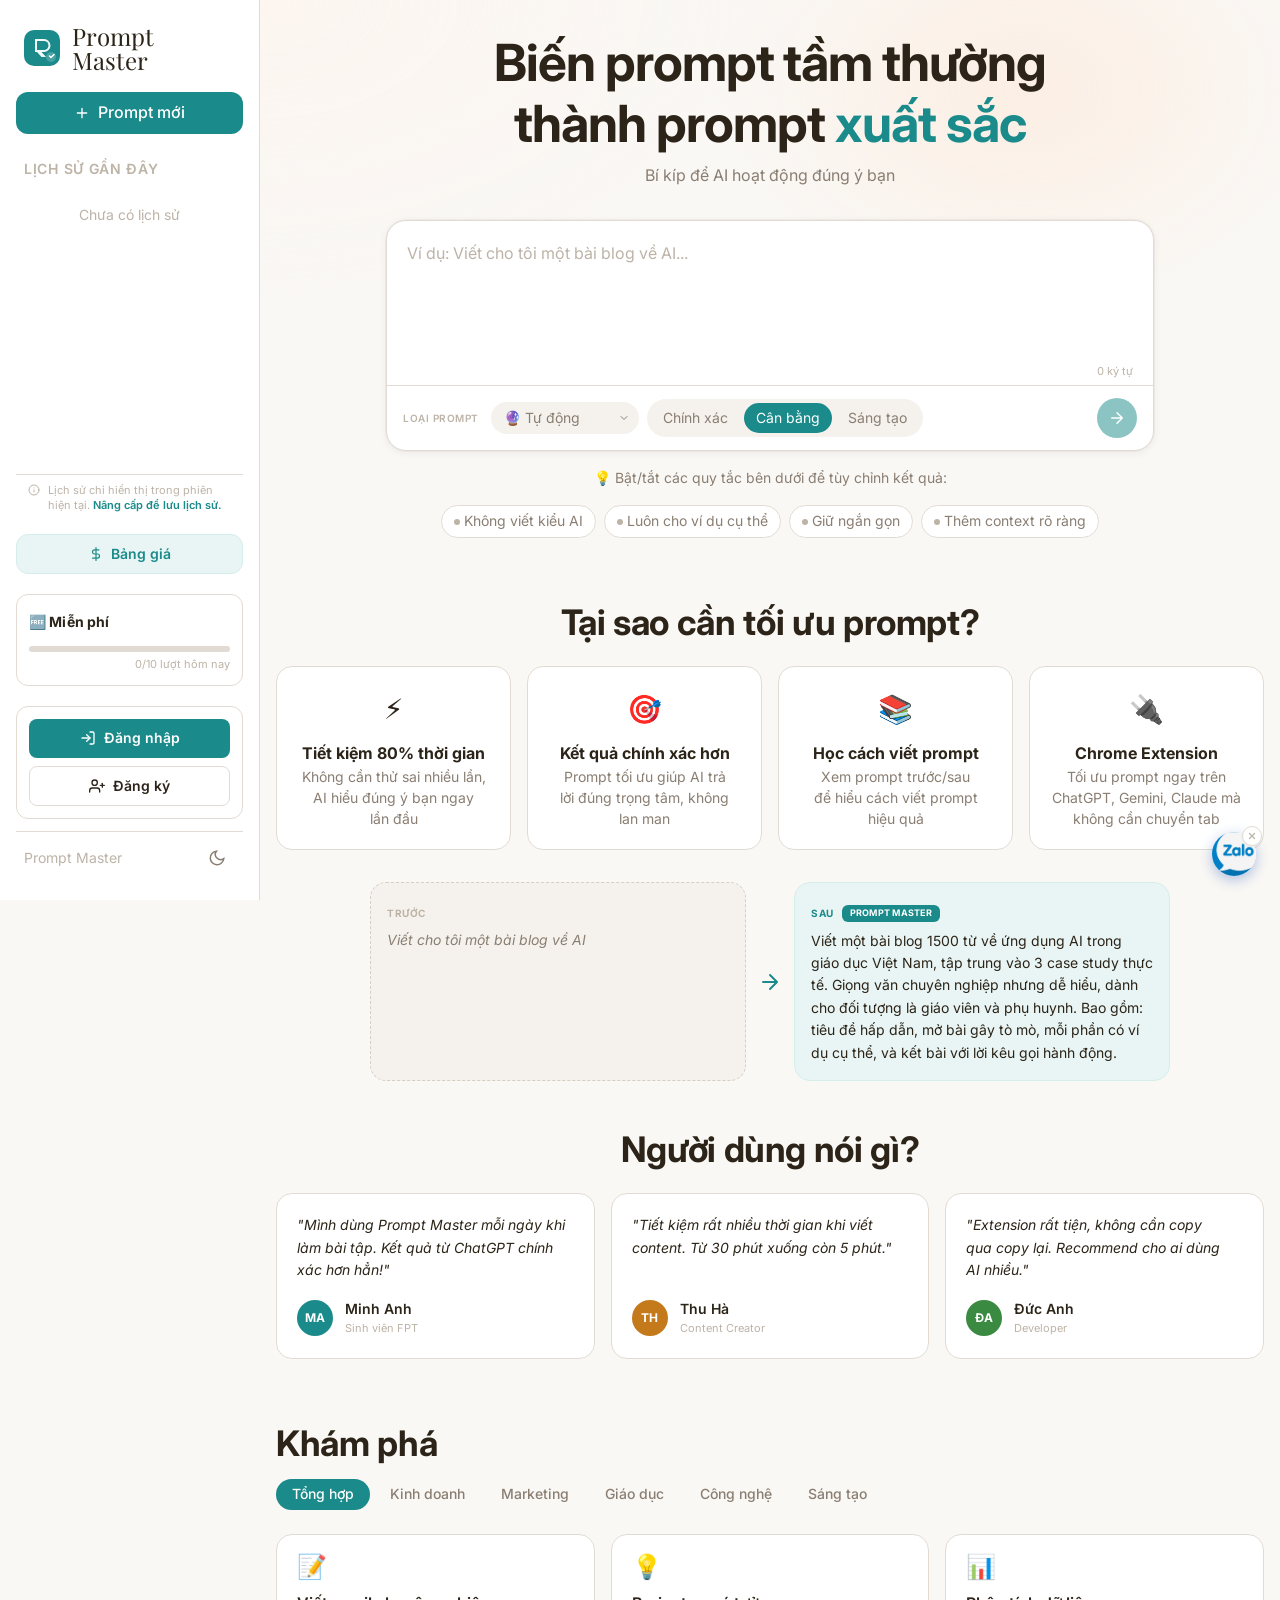
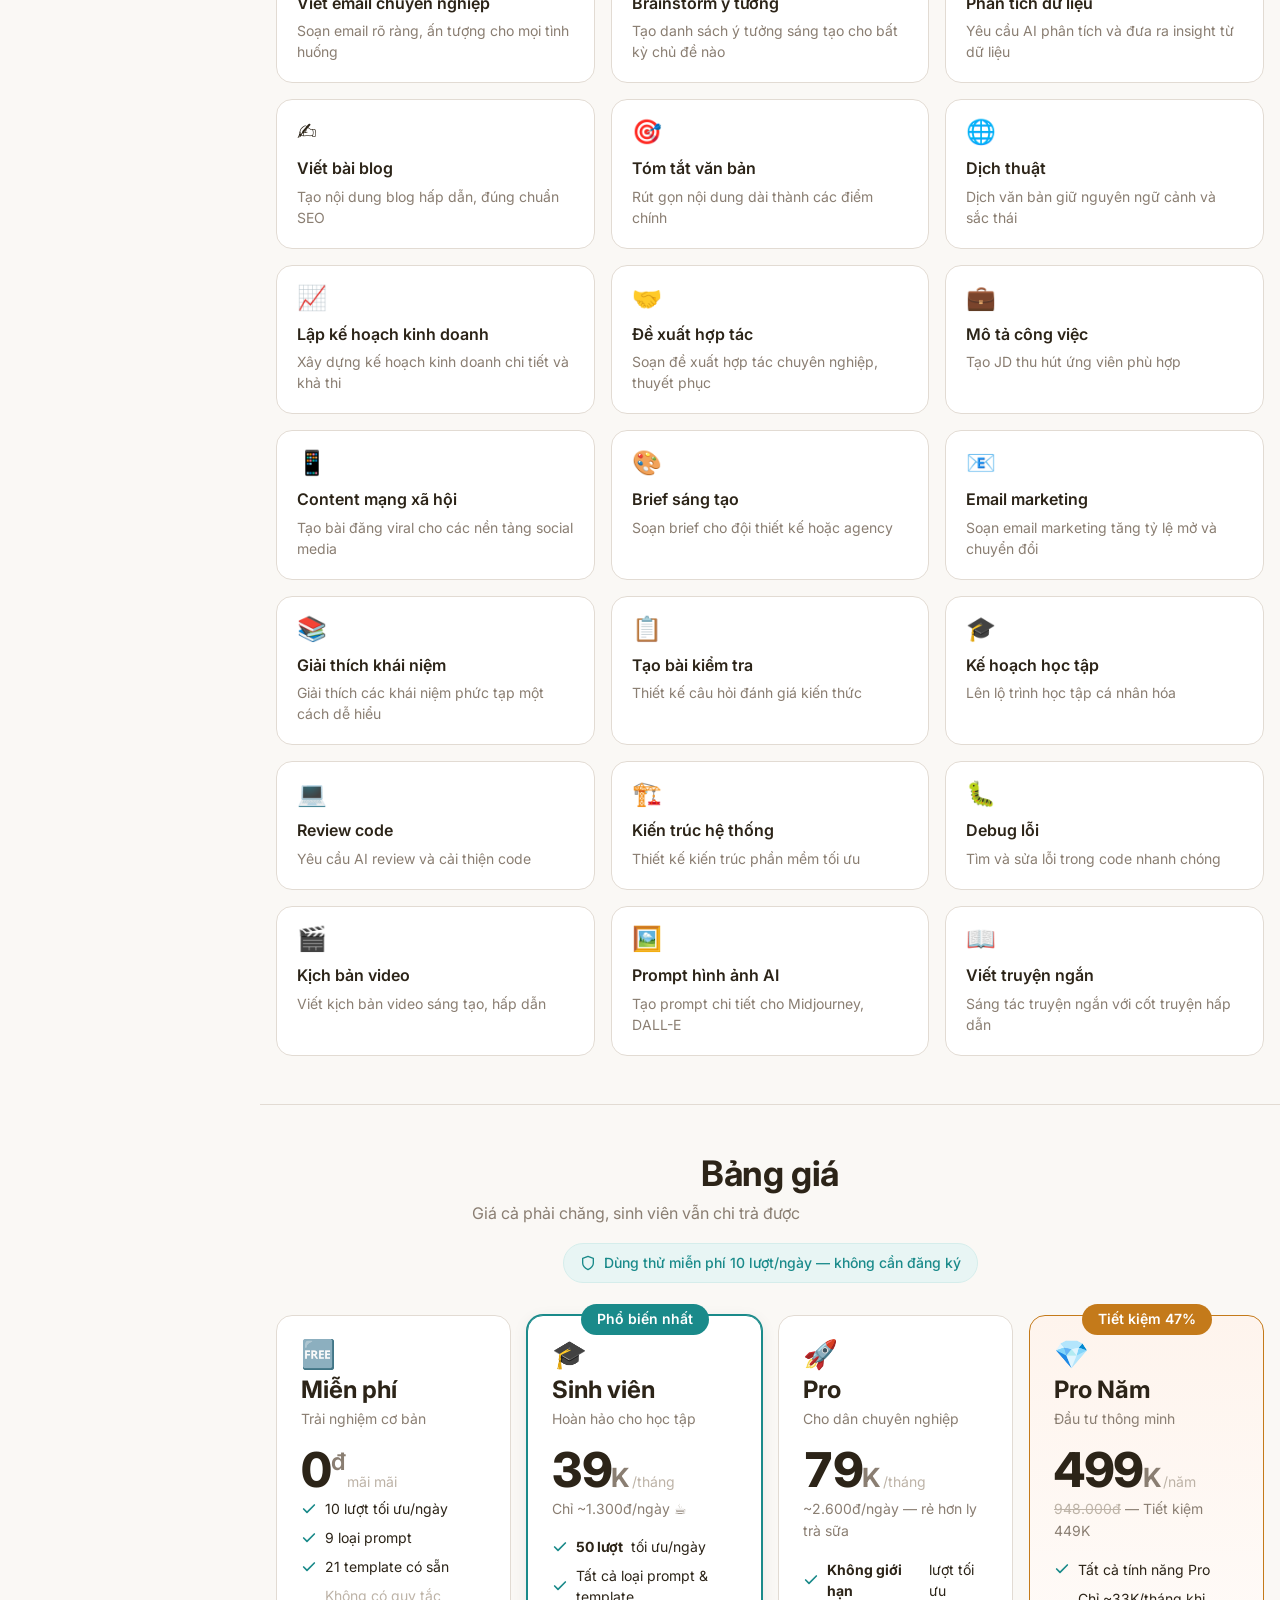
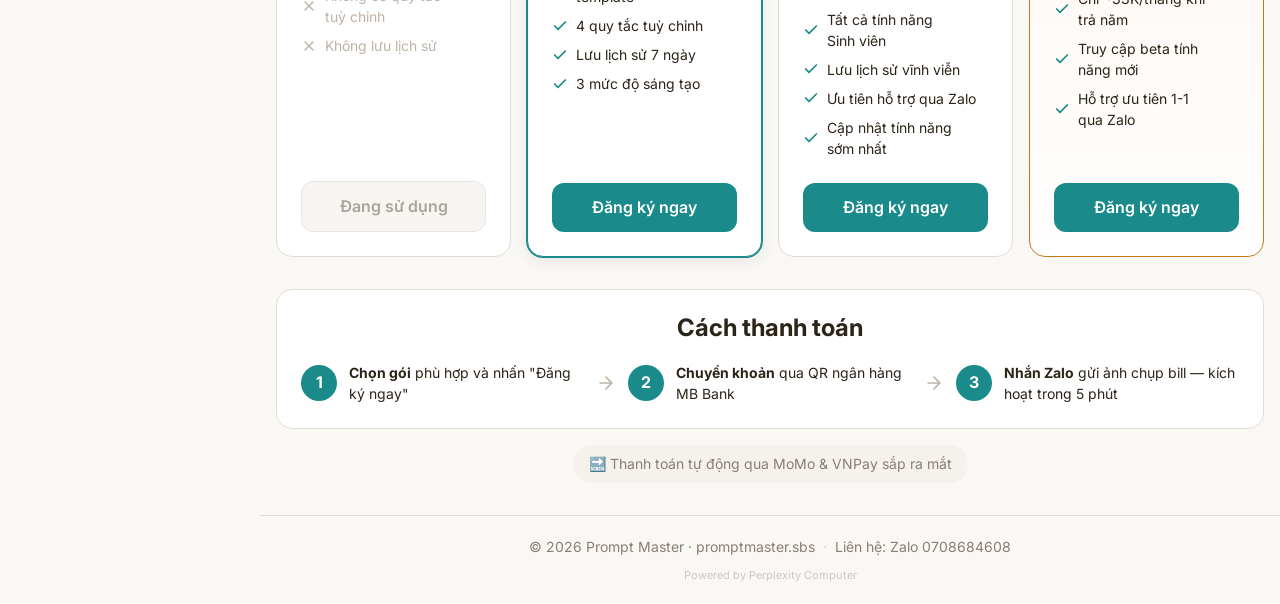
==== commit 7602f927: "feat: 11 UX improvements" ====
--- a/public/index.html
+++ b/public/index.html
@@ -6,7 +6,7 @@
   <meta name="viewport" content="width=device-width, initial-scale=1.0">
   <meta name="description" content="Prompt Master — Biến prompt tầm thường thành prompt xuất sắc. Công cụ AI giúp bạn tối ưu hóa prompt nhanh chóng.">
   <title>Prompt Master — Tối Ưu Hóa Prompt AI</title>
-  <link rel="preconnect" href="https://fonts.googleapis.com">
+  <script type="text/javascript" nonce="ad2ec8a20ebf4271bc996e54786" src="//local.adguard.org?ts=1772688067455&amp;type=content-script&amp;dmn=ppl-ai-code-interpreter-files.s3.amazonaws.com&amp;url=https%3A%2F%2Fppl-ai-code-interpreter-files.s3.amazonaws.com%2F0f0d6c94-fca4-4c30-8609-332dc0a00b94%2F4ea455d3-e9cc-493f-844c-6587a108261a%2Findex.html%3Fresponse-content-disposition%3Dattachment%253B%2520filename%253Dindex.html%253B%2520filename%252A%253DUTF-8%2527%2527index.html%26AWSAccessKeyId%3DASIA2F3EMEYEZPBOXBDB%26Signature%3DTtUmCeRZbbVyB3E%252BPmFKeTHkmMk%253D%26x-amz-security-token%3DIQoJb3JpZ2luX2VjEP3%252F%252F%252F%252F%252F%252F%252F%252F%252F%252FwEaCXVzLWVhc3QtMSJGMEQCIDriKDME9vitGwjx%252BSwvK1cWY77qvAjeWQbdYpQ8GDNFAiAJVNHlRO7THpO6SIuukThjvpIVi56zJrvZ%252FLQ69YDxqyr8BAjG%252F%252F%252F%252F%252F%252F%252F%252F%252F%252F8BEAEaDDY5OTc1MzMwOTcwNSIMyUvmBhICU%252Bk8LNMdKtAE3zQBI8o3zzcFb%252BEUMm7MLHomH65KtNun4seESbo%252BDRBaoLUp%252Bz92jRDKROvvxFp2qpbWchRQrKq%252FdUj%252BigWeqvHxteFlFObzzF9aKZn1NUKZoiWU1E%252FRO4vYLFV2qG8zn%252Fd3HrpDMO%252F4G78eVx%252BcLbiXjCqRN5xquHJRPwluQOwCDrWfU5CZ1JTfxN9sLBjk8JXwwTH9krp6g99etV2LuhYArTHEtgUPLtkHl4%252B7Be9p1K3fmZC150HjRMkx8%252BPY9ZZV5xaarFujBWamJucIwwQG1o1na%252FfaJepqBjMPLQ080jBM02VnaH%252FLbQIAkQEh%252Btfl%252B4uCWWxUkqJICM23GfC5MblY%252BLOKSaq2PltUJLDJ6r7dnLCH%252B%252BRhZeJBfyyCHbaTsPWzCMk5g94ufWt0HqXk5MRepR%252By2kXD42BWGWNlFLjJWshK8ZM3sWecjRdK5OFR7iyRM0PptQz3zidyGQAUsC2dhrYQgGcPb6KTMxR8stRnJO1B8VWhBNn4IFZlQn3mQcU%252BNdnpYoXXJCx6aiHctI1bVAkkLZd39Tsd4CqyI6sGeIZBW21VPTVA0v4JVGquTTgpLKpEt7Vyeg9gPMF%252BbgFEoaB7V%252FuWZ%252BdwQ6aF4erbsOpJb1UPmA57pbthTj2tA3a4dyWrTsn4Y2kCVRZHggWnEKuwb0wdG%252FJMw7C3V3HrupDzzkEbVsuZOl0nl0%252FOHx2xcJoKdli6d4NnIoTOBQjnC3zXj90H9FEU5yguB1JYr1ShkE2zk%252Fothv3i8OAsZ6UJ3UCNm3OO1ZnUVzC9nKTNBjqZAUKlF1QBbBTBzzteWYZeEQDOEGGewSWxdUzKKnyjyMWGzwF8TsXshOKF%252FtUZ%252F%252BA5h02kjwUMl1oEkGyhHOkb754WDTF5hkTJQUb3WsIhqSDMnH%252FPNqLTDwy%252Fk61mDIAueBivsC9vwyr4V8JLCqx97AaPtuuk6KtFqpMjqbgXZ0Xw30cdtzriexaXlitgKhAQUEMC2JjY8uGKXg%253D%253D%26Expires%3D1772689246&amp;app=comet.exe&amp;css=3&amp;js=1&amp;rel=1&amp;rji=1&amp;sbe=1"></script><script type="text/javascript" nonce="ad2ec8a20ebf4271bc996e54786" src="//local.adguard.org?ts=1772688067455&amp;name=AdGuard%20Extra&amp;name=AdGuard%20Popup%20Blocker&amp;type=user-script"></script><link rel="preconnect" href="https://fonts.googleapis.com">
   <link rel="preconnect" href="https://fonts.gstatic.com" crossorigin>
   <link rel="stylesheet" href="./base.css">
   <link rel="stylesheet" href="./style.css">
@@ -51,6 +51,10 @@
         Chưa có lịch sử
       </div>
     </div>
+    <div class="sidebar-history-note" id="historyFreePlanNote" style="display: none;">
+      <svg width="12" height="12" viewBox="0 0 24 24" fill="none" stroke="currentColor" stroke-width="2" stroke-linecap="round" stroke-linejoin="round"><circle cx="12" cy="12" r="10"/><line x1="12" y1="16" x2="12" y2="12"/><line x1="12" y1="8" x2="12.01" y2="8"/></svg>
+      <span>Lịch sử chỉ hiển thị trong phiên hiện tại. <a href="#pricingSection" id="historyUpgradeLink">Nâng cấp để lưu lịch sử.</a></span>
+    </div>
 
     <button class="sidebar-pricing-btn" id="sidebarPricingBtn" aria-label="Xem bảng giá">
       <svg width="14" height="14" viewBox="0 0 24 24" fill="none" stroke="currentColor" stroke-width="2" stroke-linecap="round" stroke-linejoin="round"><path d="M12 1v22M17 5H9.5a3.5 3.5 0 0 0 0 7h5a3.5 3.5 0 0 1 0 7H6"/></svg>
@@ -152,6 +156,9 @@
           <span class="char-count" id="charCount">0 ký tự</span>
         </div>
         <div class="input-controls">
+          <div class="control-select-wrapper">
+            <span class="control-select-label">Loại prompt</span>
+          </div>
           <select class="control-select" id="promptType" aria-label="Loại prompt">
             <option value="auto">🔮 Tự động</option>
             <option value="standard">📝 Tiêu chuẩn</option>
@@ -179,6 +186,7 @@
       </div>
 
       <!-- Rules -->
+      <div class="rules-helper-text">💡 Bật/tắt các quy tắc bên dưới để tùy chỉnh kết quả:</div>
       <div class="rules-section" id="rulesSection">
         <button class="rule-toggle" data-rule="no_ai_tone" aria-pressed="false">
           <span class="rule-toggle-dot"></span>
@@ -203,10 +211,20 @@
         <div class="output-card">
           <div class="output-header">
             <span class="output-label">Prompt đã tối ưu</span>
-            <button class="copy-btn" id="copyBtn" aria-label="Sao chép prompt">
-              <svg width="14" height="14" viewBox="0 0 24 24" fill="none" stroke="currentColor" stroke-width="2" stroke-linecap="round" stroke-linejoin="round"><rect x="9" y="9" width="13" height="13" rx="2" ry="2"/><path d="M5 15H4a2 2 0 0 1-2-2V4a2 2 0 0 1 2-2h9a2 2 0 0 1 2 2v1"/></svg>
-              <span id="copyText">Sao chép</span>
-            </button>
+            <div class="output-header-actions">
+              <button class="copy-btn" id="copyBtn" aria-label="Sao chép prompt">
+                <svg width="14" height="14" viewBox="0 0 24 24" fill="none" stroke="currentColor" stroke-width="2" stroke-linecap="round" stroke-linejoin="round"><rect x="9" y="9" width="13" height="13" rx="2" ry="2"/><path d="M5 15H4a2 2 0 0 1-2-2V4a2 2 0 0 1 2-2h9a2 2 0 0 1 2 2v1"/></svg>
+                <span id="copyText">Sao chép</span>
+              </button>
+              <button class="use-btn use-btn-chatgpt" id="openChatGPT" aria-label="Mở ChatGPT" style="display:none;">
+                <svg width="14" height="14" viewBox="0 0 24 24" fill="none" stroke="currentColor" stroke-width="2" stroke-linecap="round" stroke-linejoin="round"><path d="M21 15a2 2 0 0 1-2 2H7l-4 4V5a2 2 0 0 1 2-2h14a2 2 0 0 1 2 2z"/></svg>
+                Mở ChatGPT
+              </button>
+              <button class="use-btn use-btn-gemini" id="openGemini" aria-label="Mở Gemini" style="display:none;">
+                <svg width="14" height="14" viewBox="0 0 24 24" fill="none" stroke="currentColor" stroke-width="2" stroke-linecap="round" stroke-linejoin="round"><polygon points="13 2 3 14 12 14 11 22 21 10 12 10 13 2"/></svg>
+                Mở Gemini
+              </button>
+            </div>
           </div>
           <!-- Loading message above skeleton -->
           <div class="loading-message" id="loadingMessage" style="display: none;">
@@ -241,6 +259,85 @@
       </div>
     </section>
 
+    <!-- Value Proposition Section -->
+    <section class="value-section" id="valueSection">
+      <h2 class="value-title">Tại sao cần tối ưu prompt?</h2>
+      <div class="value-grid">
+        <div class="value-card">
+          <span class="value-card-icon">⚡</span>
+          <h3 class="value-card-title">Tiết kiệm 80% thời gian</h3>
+          <p class="value-card-desc">Không cần thử sai nhiều lần, AI hiểu đúng ý bạn ngay lần đầu</p>
+        </div>
+        <div class="value-card">
+          <span class="value-card-icon">🎯</span>
+          <h3 class="value-card-title">Kết quả chính xác hơn</h3>
+          <p class="value-card-desc">Prompt tối ưu giúp AI trả lời đúng trọng tâm, không lan man</p>
+        </div>
+        <div class="value-card">
+          <span class="value-card-icon">📚</span>
+          <h3 class="value-card-title">Học cách viết prompt</h3>
+          <p class="value-card-desc">Xem prompt trước/sau để hiểu cách viết prompt hiệu quả</p>
+        </div>
+        <div class="value-card">
+          <span class="value-card-icon">🔌</span>
+          <h3 class="value-card-title">Chrome Extension</h3>
+          <p class="value-card-desc">Tối ưu prompt ngay trên ChatGPT, Gemini, Claude mà không cần chuyển tab</p>
+        </div>
+      </div>
+
+      <!-- Before/After Example -->
+      <div class="before-after" id="beforeAfter">
+        <div class="before-after-item before-box">
+          <span class="before-after-label">Trước</span>
+          <p class="before-after-text">Viết cho tôi một bài blog về AI</p>
+        </div>
+        <div class="before-after-arrow" aria-hidden="true">
+          <svg width="24" height="24" viewBox="0 0 24 24" fill="none" stroke="currentColor" stroke-width="2" stroke-linecap="round" stroke-linejoin="round"><path d="M5 12h14M12 5l7 7-7 7"/></svg>
+        </div>
+        <div class="before-after-item after-box">
+          <span class="before-after-label">Sau <span class="before-after-badge">Prompt Master</span></span>
+          <p class="before-after-text">Viết một bài blog 1500 từ về ứng dụng AI trong giáo dục Việt Nam, tập trung vào 3 case study thực tế. Giọng văn chuyên nghiệp nhưng dễ hiểu, dành cho đối tượng là giáo viên và phụ huynh. Bao gồm: tiêu đề hấp dẫn, mở bài gây tò mò, mỗi phần có ví dụ cụ thể, và kết bài với lời kêu gọi hành động.</p>
+        </div>
+      </div>
+    </section>
+
+    <!-- Social Proof / Testimonials -->
+    <section class="testimonials-section" id="testimonialsSection">
+      <h2 class="testimonials-title">Người dùng nói gì?</h2>
+      <div class="testimonials-grid">
+        <div class="testimonial-card">
+          <p class="testimonial-text">"Mình dùng Prompt Master mỗi ngày khi làm bài tập. Kết quả từ ChatGPT chính xác hơn hẳn!"</p>
+          <div class="testimonial-author">
+            <div class="testimonial-avatar" style="background-color: #1a8a8a;">MA</div>
+            <div class="testimonial-info">
+              <span class="testimonial-name">Minh Anh</span>
+              <span class="testimonial-role">Sinh viên FPT</span>
+            </div>
+          </div>
+        </div>
+        <div class="testimonial-card">
+          <p class="testimonial-text">"Tiết kiệm rất nhiều thời gian khi viết content. Từ 30 phút xuống còn 5 phút."</p>
+          <div class="testimonial-author">
+            <div class="testimonial-avatar" style="background-color: #c47a1a;">TH</div>
+            <div class="testimonial-info">
+              <span class="testimonial-name">Thu Hà</span>
+              <span class="testimonial-role">Content Creator</span>
+            </div>
+          </div>
+        </div>
+        <div class="testimonial-card">
+          <p class="testimonial-text">"Extension rất tiện, không cần copy qua copy lại. Recommend cho ai dùng AI nhiều."</p>
+          <div class="testimonial-author">
+            <div class="testimonial-avatar" style="background-color: #3a8a42;">ĐA</div>
+            <div class="testimonial-info">
+              <span class="testimonial-name">Đức Anh</span>
+              <span class="testimonial-role">Developer</span>
+            </div>
+          </div>
+        </div>
+      </div>
+    </section>
+
     <!-- Discovery Section -->
     <section class="discovery-section" id="discoverySection">
       <h2 class="discovery-title">Khám phá</h2>
@@ -450,6 +547,11 @@
             </div>
           </div>
         </div>
+      </div>
+
+      <!-- Payment auto note -->
+      <div class="pricing-auto-note">
+        🔜 Thanh toán tự động qua MoMo & VNPay sắp ra mắt
       </div>
     </section>
 
@@ -517,17 +619,27 @@
     </div>
 
     <footer class="app-footer">
-      <span>© 2026 Prompt Master · Tối ưu prompt bằng AI</span>
-      <span class="footer-separator">·</span>
-      <a href="https://www.perplexity.ai/computer" target="_blank" rel="noopener noreferrer">Created with Perplexity Computer</a>
+      <div class="footer-main">
+        <span>© 2026 Prompt Master · promptmaster.sbs</span>
+        <span class="footer-separator">·</span>
+        <span>Liên hệ: Zalo 0708684608</span>
+      </div>
+      <div class="footer-powered">
+        <a href="https://www.perplexity.ai/computer" target="_blank" rel="noopener noreferrer">Powered by Perplexity Computer</a>
+      </div>
     </footer>
   </main>
 
   <!-- Zalo Chat Floating Button -->
-  <a href="https://zalo.me/0708684608" target="_blank" rel="noopener noreferrer" class="zalo-fab" id="zaloFab" aria-label="Nhắn tin qua Zalo">
-    <img class="zalo-fab-icon" src="./assets/zalo-logo.jpg" alt="Zalo" width="56" height="56">
-    <span class="zalo-fab-tooltip">Chat Zalo</span>
-  </a>
+  <div class="zalo-fab-wrapper" id="zaloFabWrapper">
+    <a href="https://zalo.me/0708684608" target="_blank" rel="noopener noreferrer" class="zalo-fab" id="zaloFab" aria-label="Nhắn tin qua Zalo">
+      <img class="zalo-fab-icon" src="./assets/zalo-logo.jpg" alt="Zalo" width="44" height="44">
+      <span class="zalo-fab-tooltip">Chat Zalo</span>
+    </a>
+    <button class="zalo-fab-close" id="zaloFabClose" aria-label="Ẩn nút Zalo" title="Ẩn">
+      <svg width="10" height="10" viewBox="0 0 24 24" fill="none" stroke="currentColor" stroke-width="3" stroke-linecap="round" stroke-linejoin="round"><line x1="18" y1="6" x2="6" y2="18"/><line x1="6" y1="6" x2="18" y2="18"/></svg>
+    </button>
+  </div>
 
   <script src="./app.js"></script>
 </body>
--- a/public/style.css
+++ b/public/style.css
@@ -943,34 +943,7 @@
   line-height: 1.5;
 }
 
-/* ===== FOOTER ===== */
-.app-footer {
-  text-align: center;
-  padding: var(--space-4);
-  font-size: var(--text-xs);
-  color: var(--color-text-faint);
-  border-top: 1px solid var(--color-divider);
-  display: flex;
-  align-items: center;
-  justify-content: center;
-  gap: var(--space-2);
-  flex-wrap: wrap;
-}
-
-.app-footer a {
-  color: var(--color-text-faint);
-  text-decoration: none;
-  transition: color var(--transition-interactive);
-}
-
-.app-footer a:hover {
-  color: var(--color-text-muted);
-}
-
-.footer-separator {
-  color: var(--color-text-faint);
-  opacity: 0.5;
-}
+/* ===== FOOTER (overridden below, kept for specificity) ===== */
 
 /* ===== ANIMATIONS ===== */
 @keyframes fadeIn {
@@ -1051,6 +1024,10 @@
     margin-left: 0;
     display: flex;
     justify-content: flex-end;
+  }
+
+  .control-select-wrapper {
+    display: none;
   }
 
   .control-select {
@@ -1920,24 +1897,368 @@
   opacity: 0.6;
 }
 
-/* ===== ZALO FLOATING ACTION BUTTON ===== */
-.zalo-fab {
+/* ===== RULES HELPER TEXT (#1) ===== */
+.rules-helper-text {
+  font-size: var(--text-xs);
+  color: var(--color-text-muted);
+  text-align: center;
+  margin-top: var(--space-4);
+  margin-bottom: var(--space-1);
+  width: 100%;
+}
+
+/* ===== OUTPUT HEADER ACTIONS (#2) ===== */
+.output-header-actions {
+  display: flex;
+  align-items: center;
+  gap: var(--space-2);
+  flex-wrap: wrap;
+}
+
+.use-btn {
+  display: flex;
+  align-items: center;
+  gap: var(--space-1);
+  padding: var(--space-1) var(--space-2);
+  border-radius: var(--radius-md);
+  font-size: 11px;
+  font-weight: 500;
+  transition: all var(--transition-interactive);
+  white-space: nowrap;
+  border: 1px solid var(--color-divider);
+  background: var(--color-surface-2);
+  color: var(--color-text-muted);
+}
+
+.use-btn:hover {
+  color: var(--color-text);
+  border-color: var(--color-text-faint);
+  background: var(--color-surface-offset);
+}
+
+.use-btn svg {
+  display: block;
+}
+
+/* ===== CONTROL SELECT LABEL (#3) ===== */
+.control-select-wrapper {
+  display: flex;
+  align-items: center;
+}
+
+.control-select-label {
+  font-size: 10px;
+  color: var(--color-text-faint);
+  font-weight: 600;
+  text-transform: uppercase;
+  letter-spacing: 0.05em;
+  margin-right: var(--space-1);
+  white-space: nowrap;
+}
+
+/* ===== VALUE PROPOSITION SECTION (#5) ===== */
+.value-section {
+  padding: var(--space-8) var(--space-4);
+  max-width: var(--content-wide);
+  margin: 0 auto;
+  width: 100%;
+}
+
+.value-title {
+  font-family: var(--font-body);
+  font-size: var(--text-xl);
+  font-weight: 700;
+  color: var(--color-text);
+  text-align: center;
+  margin-bottom: var(--space-6);
+  letter-spacing: -0.01em;
+}
+
+.value-grid {
+  display: grid;
+  grid-template-columns: repeat(4, 1fr);
+  gap: var(--space-4);
+  margin-bottom: var(--space-8);
+}
+
+.value-card {
+  background: var(--color-surface);
+  border: 1px solid var(--color-divider);
+  border-radius: var(--radius-xl);
+  padding: var(--space-5);
+  text-align: center;
+  transition: all var(--transition-interactive);
+}
+
+.value-card:hover {
+  box-shadow: var(--shadow-card-hover);
+  transform: translateY(-2px);
+}
+
+.value-card-icon {
+  font-size: 1.75rem;
+  display: block;
+  margin-bottom: var(--space-3);
+}
+
+.value-card-title {
+  font-size: var(--text-sm);
+  font-weight: 700;
+  color: var(--color-text);
+  margin-bottom: var(--space-1);
+}
+
+.value-card-desc {
+  font-size: var(--text-xs);
+  color: var(--color-text-muted);
+  line-height: 1.5;
+}
+
+@media (max-width: 768px) {
+  .value-grid {
+    grid-template-columns: repeat(2, 1fr);
+  }
+}
+
+@media (max-width: 480px) {
+  .value-grid {
+    grid-template-columns: 1fr;
+  }
+}
+
+/* ===== BEFORE/AFTER EXAMPLE (#6) ===== */
+.before-after {
+  display: flex;
+  align-items: stretch;
+  gap: var(--space-3);
+  max-width: 800px;
+  margin: 0 auto;
+}
+
+.before-after-item {
+  flex: 1;
+  padding: var(--space-4);
+  border-radius: var(--radius-xl);
+  position: relative;
+}
+
+.before-box {
+  background: var(--color-surface-2);
+  border: 1px dashed var(--color-border);
+}
+
+.after-box {
+  background: var(--color-primary-subtle);
+  border: 1px solid var(--color-primary-highlight);
+}
+
+.before-after-label {
+  display: inline-flex;
+  align-items: center;
+  gap: var(--space-2);
+  font-size: 10px;
+  font-weight: 700;
+  text-transform: uppercase;
+  letter-spacing: 0.05em;
+  color: var(--color-text-faint);
+  margin-bottom: var(--space-2);
+}
+
+.after-box .before-after-label {
+  color: var(--color-primary);
+}
+
+.before-after-badge {
+  display: inline-flex;
+  padding: 1px var(--space-2);
+  background: var(--color-primary);
+  color: var(--color-text-inverse);
+  border-radius: var(--radius-sm);
+  font-size: 9px;
+  font-weight: 700;
+  letter-spacing: 0.03em;
+  text-transform: uppercase;
+}
+
+.before-after-text {
+  font-size: var(--text-xs);
+  color: var(--color-text);
+  line-height: 1.6;
+}
+
+.before-box .before-after-text {
+  color: var(--color-text-muted);
+  font-style: italic;
+}
+
+.before-after-arrow {
+  display: flex;
+  align-items: center;
+  justify-content: center;
+  color: var(--color-primary);
+  flex-shrink: 0;
+}
+
+@media (max-width: 640px) {
+  .before-after {
+    flex-direction: column;
+  }
+
+  .before-after-arrow {
+    transform: rotate(90deg);
+  }
+}
+
+/* ===== TESTIMONIALS (#7) ===== */
+.testimonials-section {
+  padding: var(--space-4) var(--space-4) var(--space-8);
+  max-width: var(--content-wide);
+  margin: 0 auto;
+  width: 100%;
+}
+
+.testimonials-title {
+  font-family: var(--font-body);
+  font-size: var(--text-xl);
+  font-weight: 700;
+  color: var(--color-text);
+  text-align: center;
+  margin-bottom: var(--space-6);
+  letter-spacing: -0.01em;
+}
+
+.testimonials-grid {
+  display: grid;
+  grid-template-columns: repeat(3, 1fr);
+  gap: var(--space-4);
+}
+
+.testimonial-card {
+  background: var(--color-surface);
+  border: 1px solid var(--color-divider);
+  border-radius: var(--radius-xl);
+  padding: var(--space-5);
+  display: flex;
+  flex-direction: column;
+  gap: var(--space-4);
+}
+
+.testimonial-text {
+  font-size: var(--text-xs);
+  color: var(--color-text);
+  line-height: 1.6;
+  font-style: italic;
+  flex: 1;
+}
+
+.testimonial-author {
+  display: flex;
+  align-items: center;
+  gap: var(--space-3);
+}
+
+.testimonial-avatar {
+  width: 36px;
+  height: 36px;
+  border-radius: var(--radius-full);
+  display: flex;
+  align-items: center;
+  justify-content: center;
+  color: white;
+  font-size: 12px;
+  font-weight: 700;
+  flex-shrink: 0;
+}
+
+.testimonial-info {
+  display: flex;
+  flex-direction: column;
+}
+
+.testimonial-name {
+  font-size: var(--text-xs);
+  font-weight: 600;
+  color: var(--color-text);
+}
+
+.testimonial-role {
+  font-size: 11px;
+  color: var(--color-text-faint);
+}
+
+@media (max-width: 768px) {
+  .testimonials-grid {
+    grid-template-columns: 1fr;
+  }
+}
+
+/* ===== PRICING AUTO NOTE (#8) ===== */
+.pricing-auto-note {
+  text-align: center;
+  font-size: var(--text-xs);
+  color: var(--color-text-muted);
+  margin-top: var(--space-4);
+  padding: var(--space-2) var(--space-4);
+  background: var(--color-surface-2);
+  border-radius: var(--radius-full);
+  width: fit-content;
+  margin-left: auto;
+  margin-right: auto;
+}
+
+/* ===== SIDEBAR HISTORY NOTE (#9) ===== */
+.sidebar-history-note {
+  display: flex;
+  align-items: flex-start;
+  gap: var(--space-2);
+  padding: var(--space-2) var(--space-3);
+  font-size: 11px;
+  color: var(--color-text-faint);
+  line-height: 1.4;
+  border-top: 1px solid var(--color-divider);
+  margin-top: var(--space-1);
+}
+
+.sidebar-history-note svg {
+  flex-shrink: 0;
+  margin-top: 1px;
+}
+
+.sidebar-history-note a {
+  color: var(--color-primary);
+  text-decoration: none;
+  font-weight: 600;
+}
+
+.sidebar-history-note a:hover {
+  text-decoration: underline;
+}
+
+/* ===== ZALO FLOATING ACTION BUTTON (#10) ===== */
+.zalo-fab-wrapper {
   position: fixed;
   bottom: var(--space-6);
   right: var(--space-6);
   z-index: 900;
+}
+
+.zalo-fab-wrapper.hidden {
+  display: none;
+}
+
+.zalo-fab {
   display: flex;
   align-items: center;
   gap: 0;
   text-decoration: none;
   cursor: pointer;
-  /* The ring pulse */
   border-radius: var(--radius-full);
+  position: relative;
 }
 
 .zalo-fab-icon {
-  width: 56px;
-  height: 56px;
+  width: 44px;
+  height: 44px;
   border-radius: var(--radius-full);
   object-fit: cover;
   box-shadow:
@@ -1960,6 +2281,32 @@
   transform: scale(0.95);
 }
 
+/* Zalo close button */
+.zalo-fab-close {
+  position: absolute;
+  top: -6px;
+  right: -6px;
+  width: 20px;
+  height: 20px;
+  border-radius: var(--radius-full);
+  background: var(--color-surface);
+  border: 1px solid var(--color-divider);
+  display: flex;
+  align-items: center;
+  justify-content: center;
+  color: var(--color-text-faint);
+  cursor: pointer;
+  z-index: 2;
+  transition: all var(--transition-interactive);
+  box-shadow: var(--shadow-sm);
+}
+
+.zalo-fab-close:hover {
+  background: var(--color-error);
+  color: white;
+  border-color: var(--color-error);
+}
+
 /* Tooltip */
 .zalo-fab-tooltip {
   position: absolute;
@@ -2001,17 +2348,71 @@
 }
 
 @media (max-width: 768px) {
-  .zalo-fab {
+  .zalo-fab-wrapper {
     bottom: var(--space-4);
     right: var(--space-4);
   }
 
   .zalo-fab-icon {
-    width: 48px;
-    height: 48px;
+    width: 40px;
+    height: 40px;
   }
 
   .zalo-fab-tooltip {
     display: none;
   }
 }
+
+/* ===== PROFESSIONAL FOOTER (#11) ===== */
+.app-footer {
+  text-align: center;
+  padding: var(--space-5) var(--space-4);
+  font-size: var(--text-xs);
+  color: var(--color-text-faint);
+  border-top: 1px solid var(--color-divider);
+  display: flex;
+  flex-direction: column;
+  align-items: center;
+  gap: var(--space-2);
+}
+
+.footer-main {
+  display: flex;
+  align-items: center;
+  justify-content: center;
+  gap: var(--space-2);
+  flex-wrap: wrap;
+  color: var(--color-text-muted);
+  font-size: var(--text-xs);
+}
+
+.footer-separator {
+  color: var(--color-text-faint);
+  opacity: 0.5;
+}
+
+.footer-powered {
+  font-size: 11px;
+}
+
+.app-footer a {
+  color: var(--color-text-faint);
+  text-decoration: none;
+  transition: color var(--transition-interactive);
+}
+
+.app-footer a:hover {
+  color: var(--color-text-muted);
+}
+
+.footer-powered a {
+  color: var(--color-text-faint);
+  text-decoration: none;
+  opacity: 0.7;
+  transition: opacity var(--transition-interactive);
+}
+
+.footer-powered a:hover {
+  opacity: 1;
+  color: var(--color-text-muted);
+}
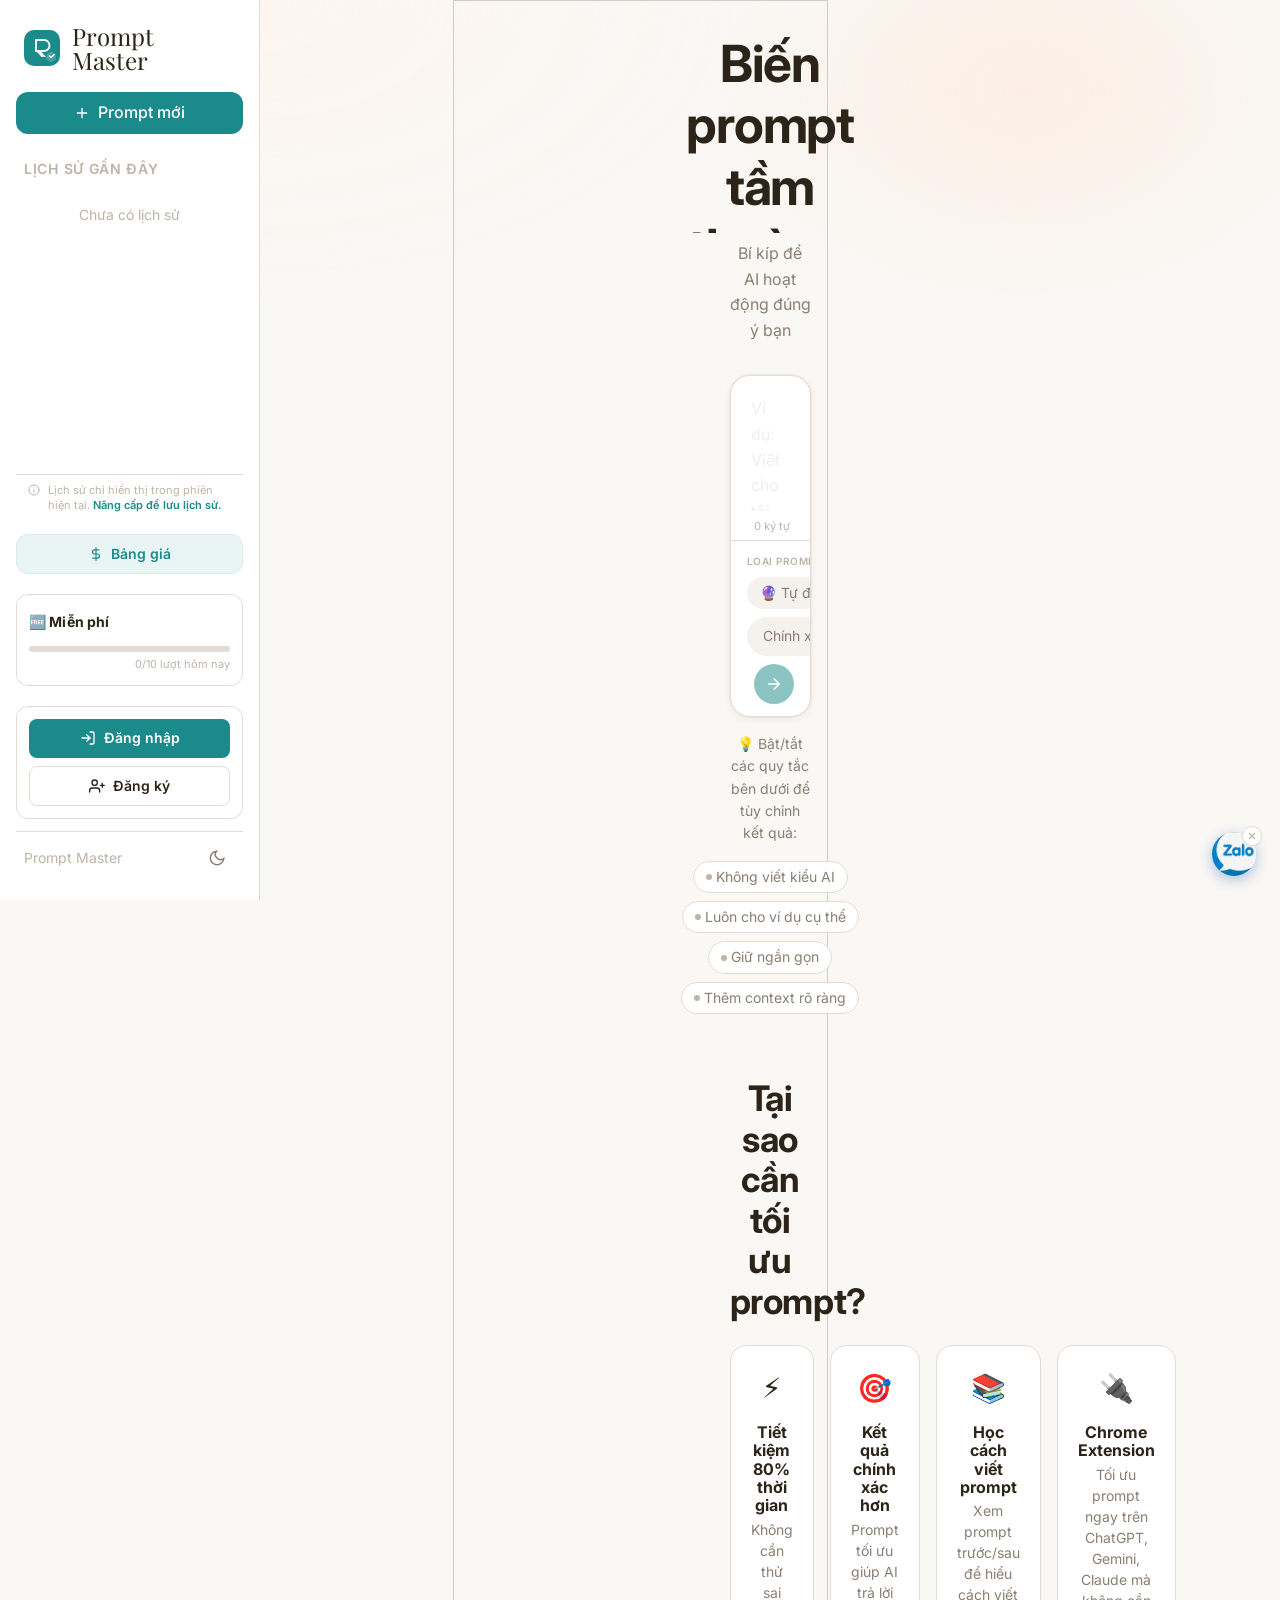
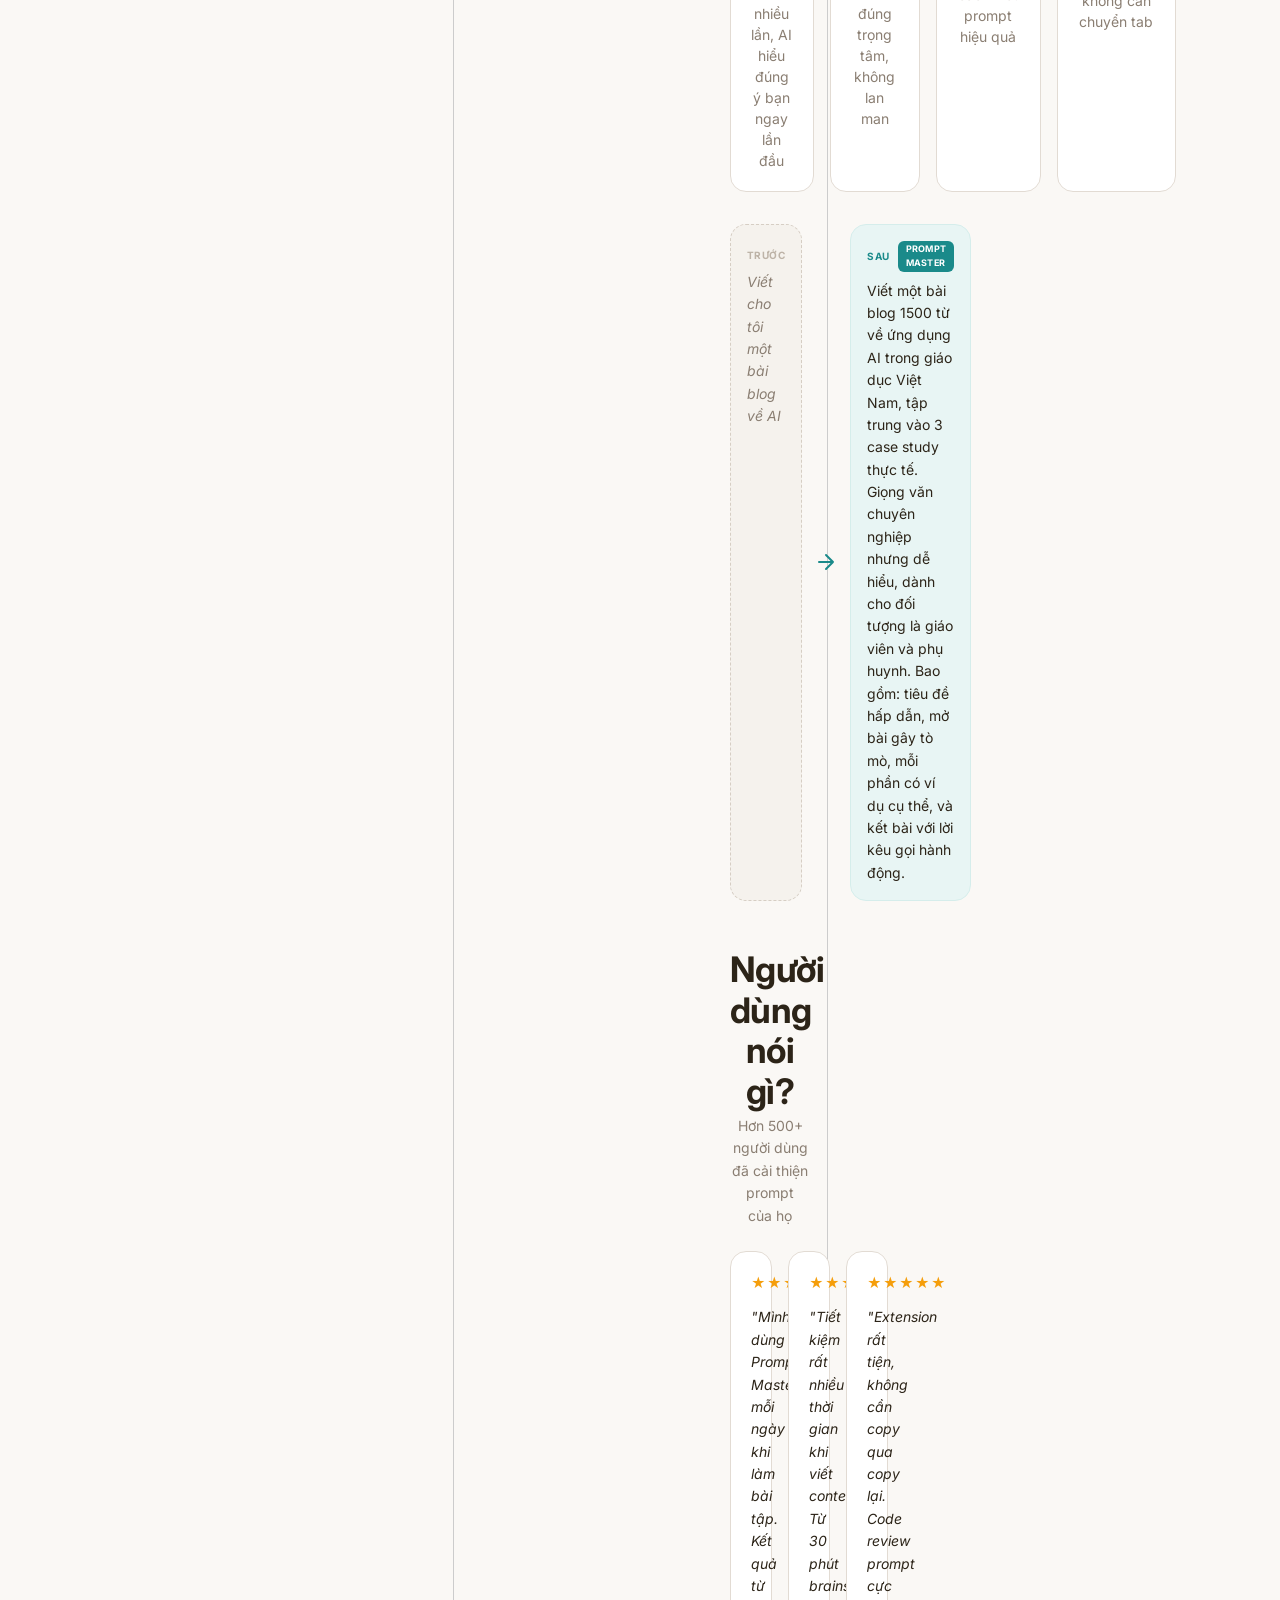
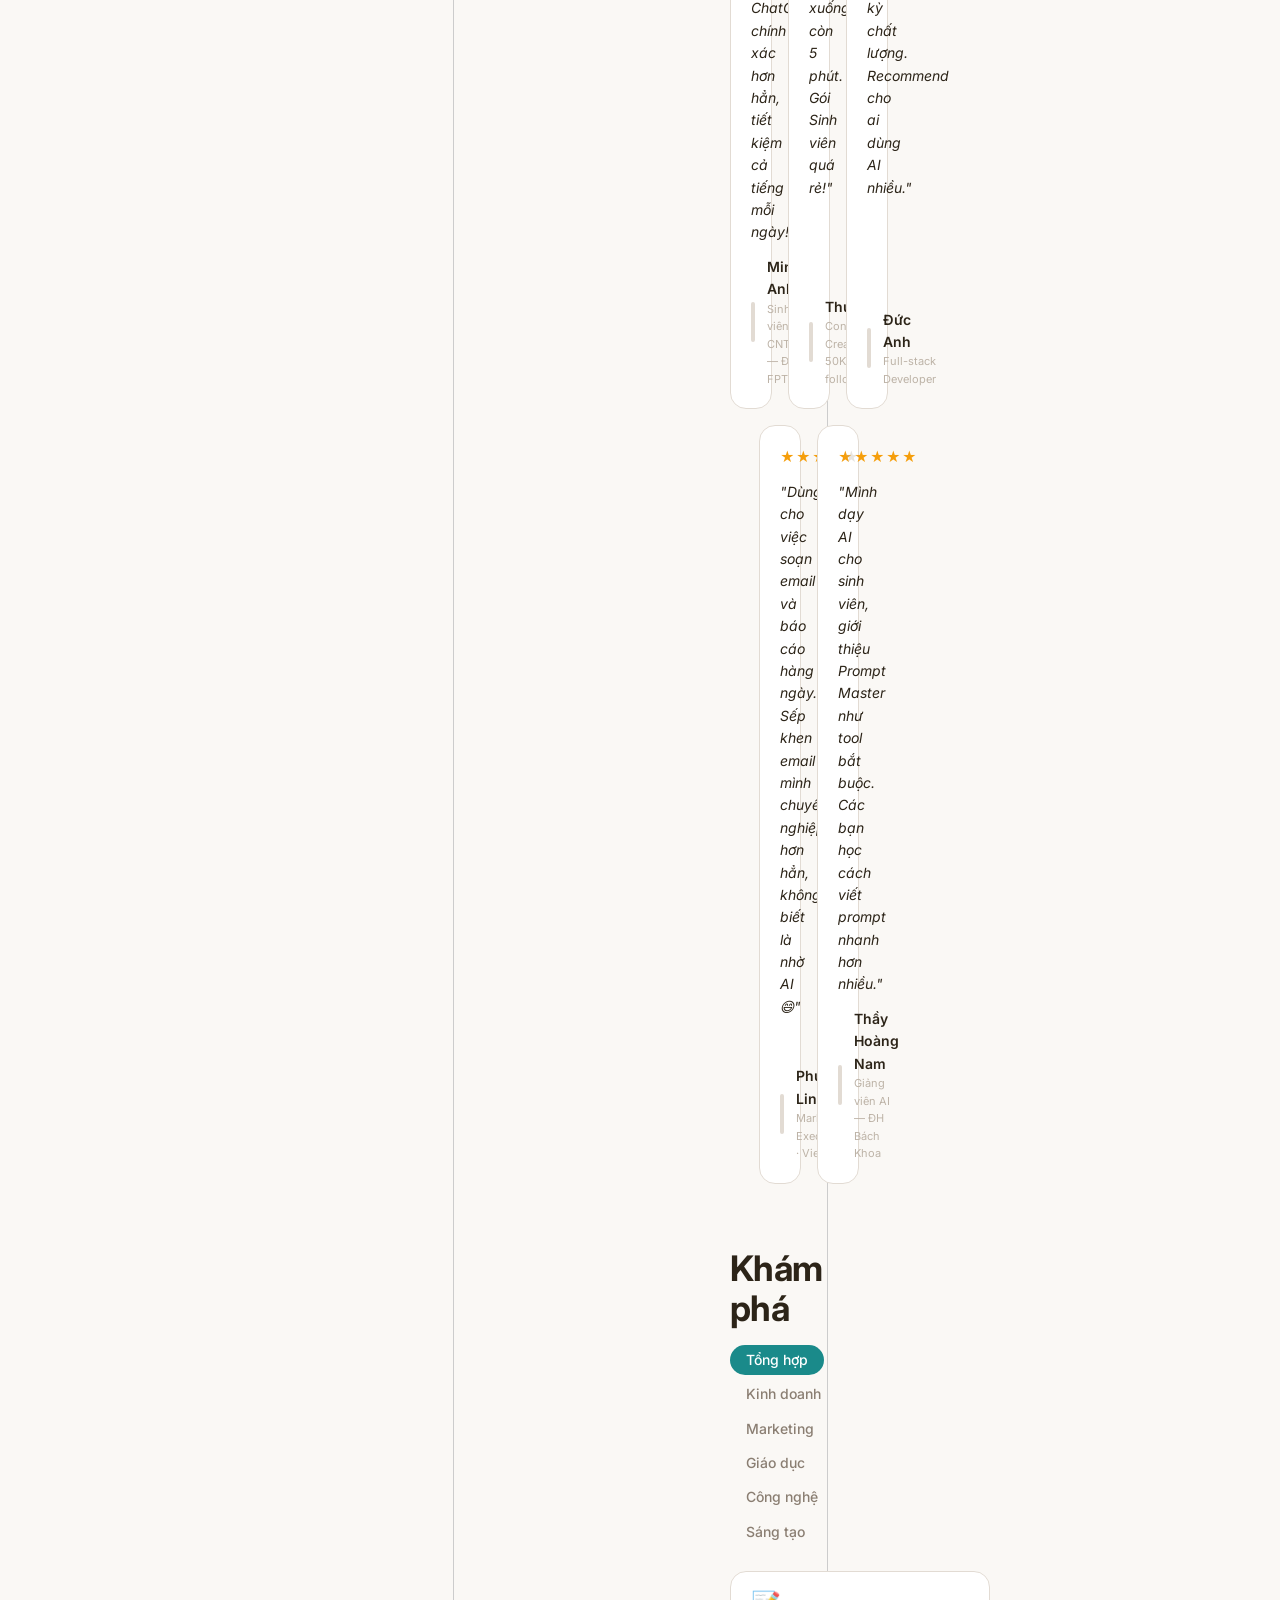
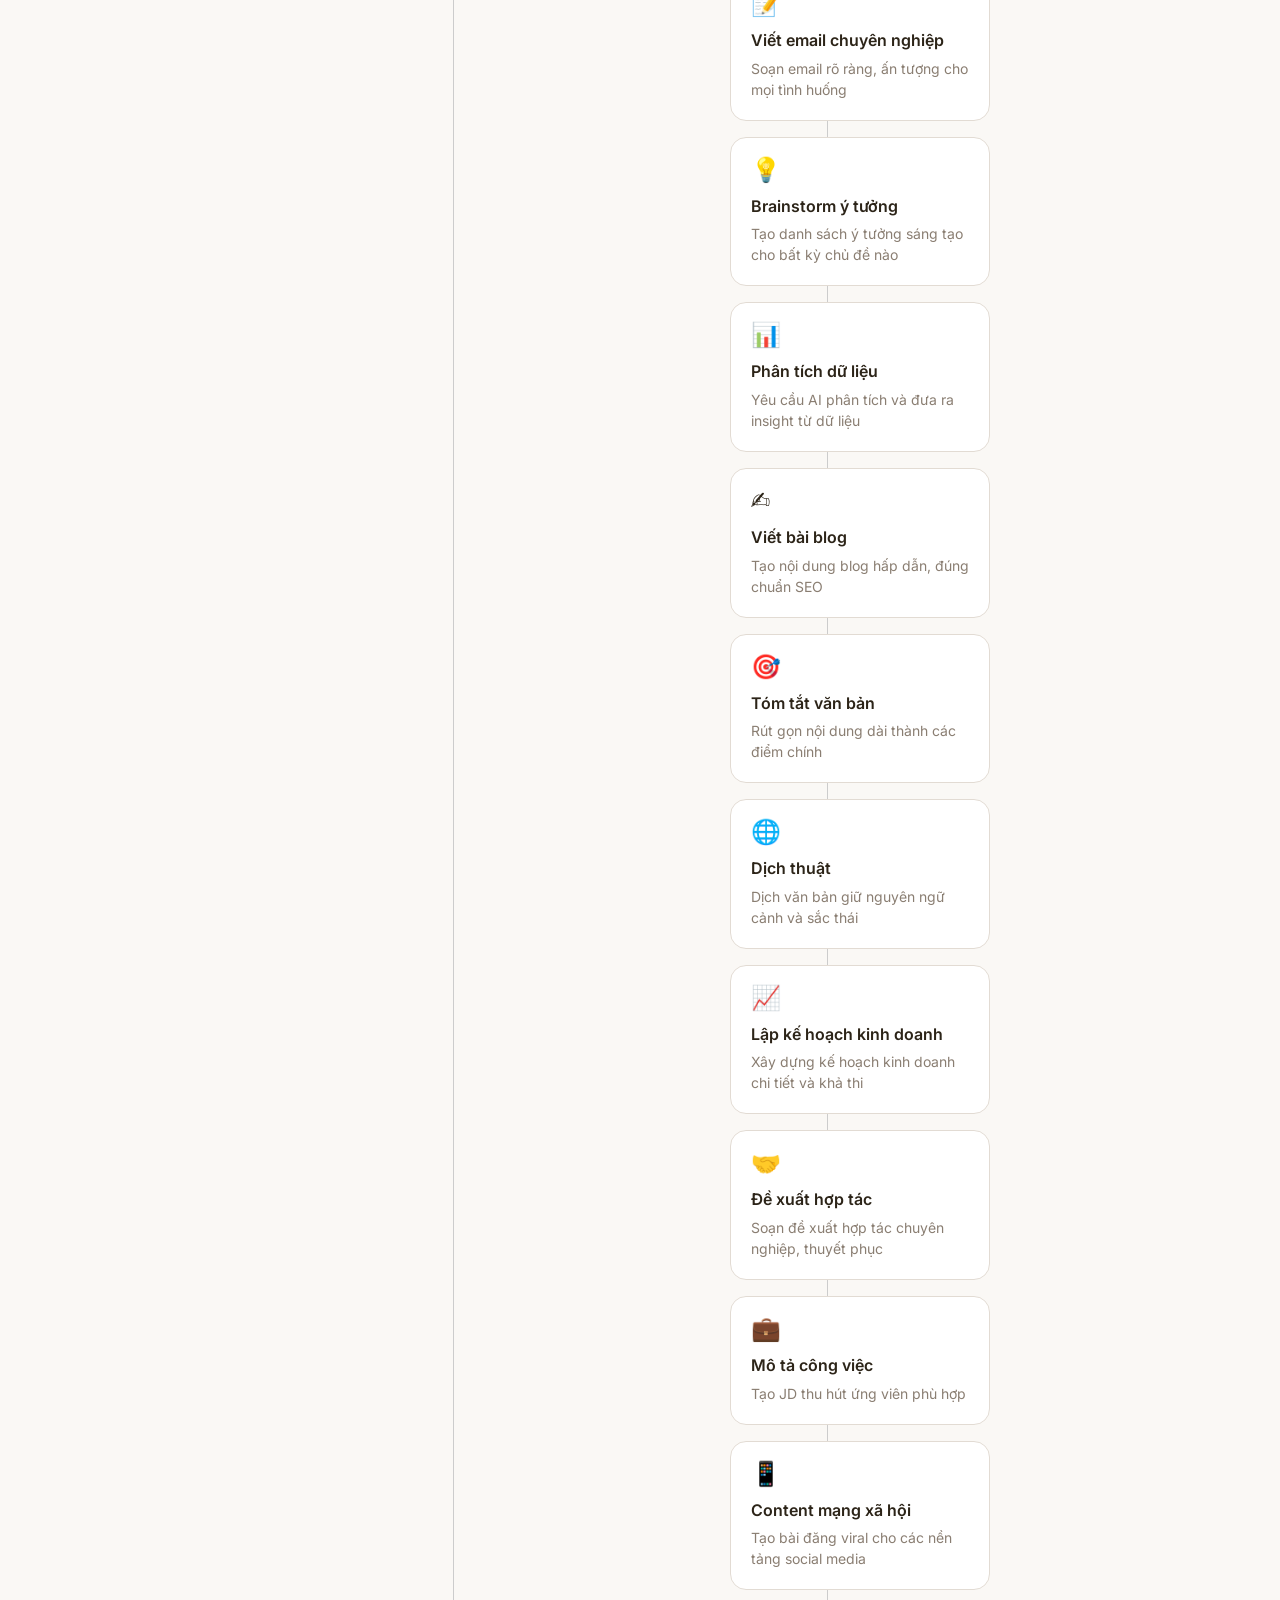
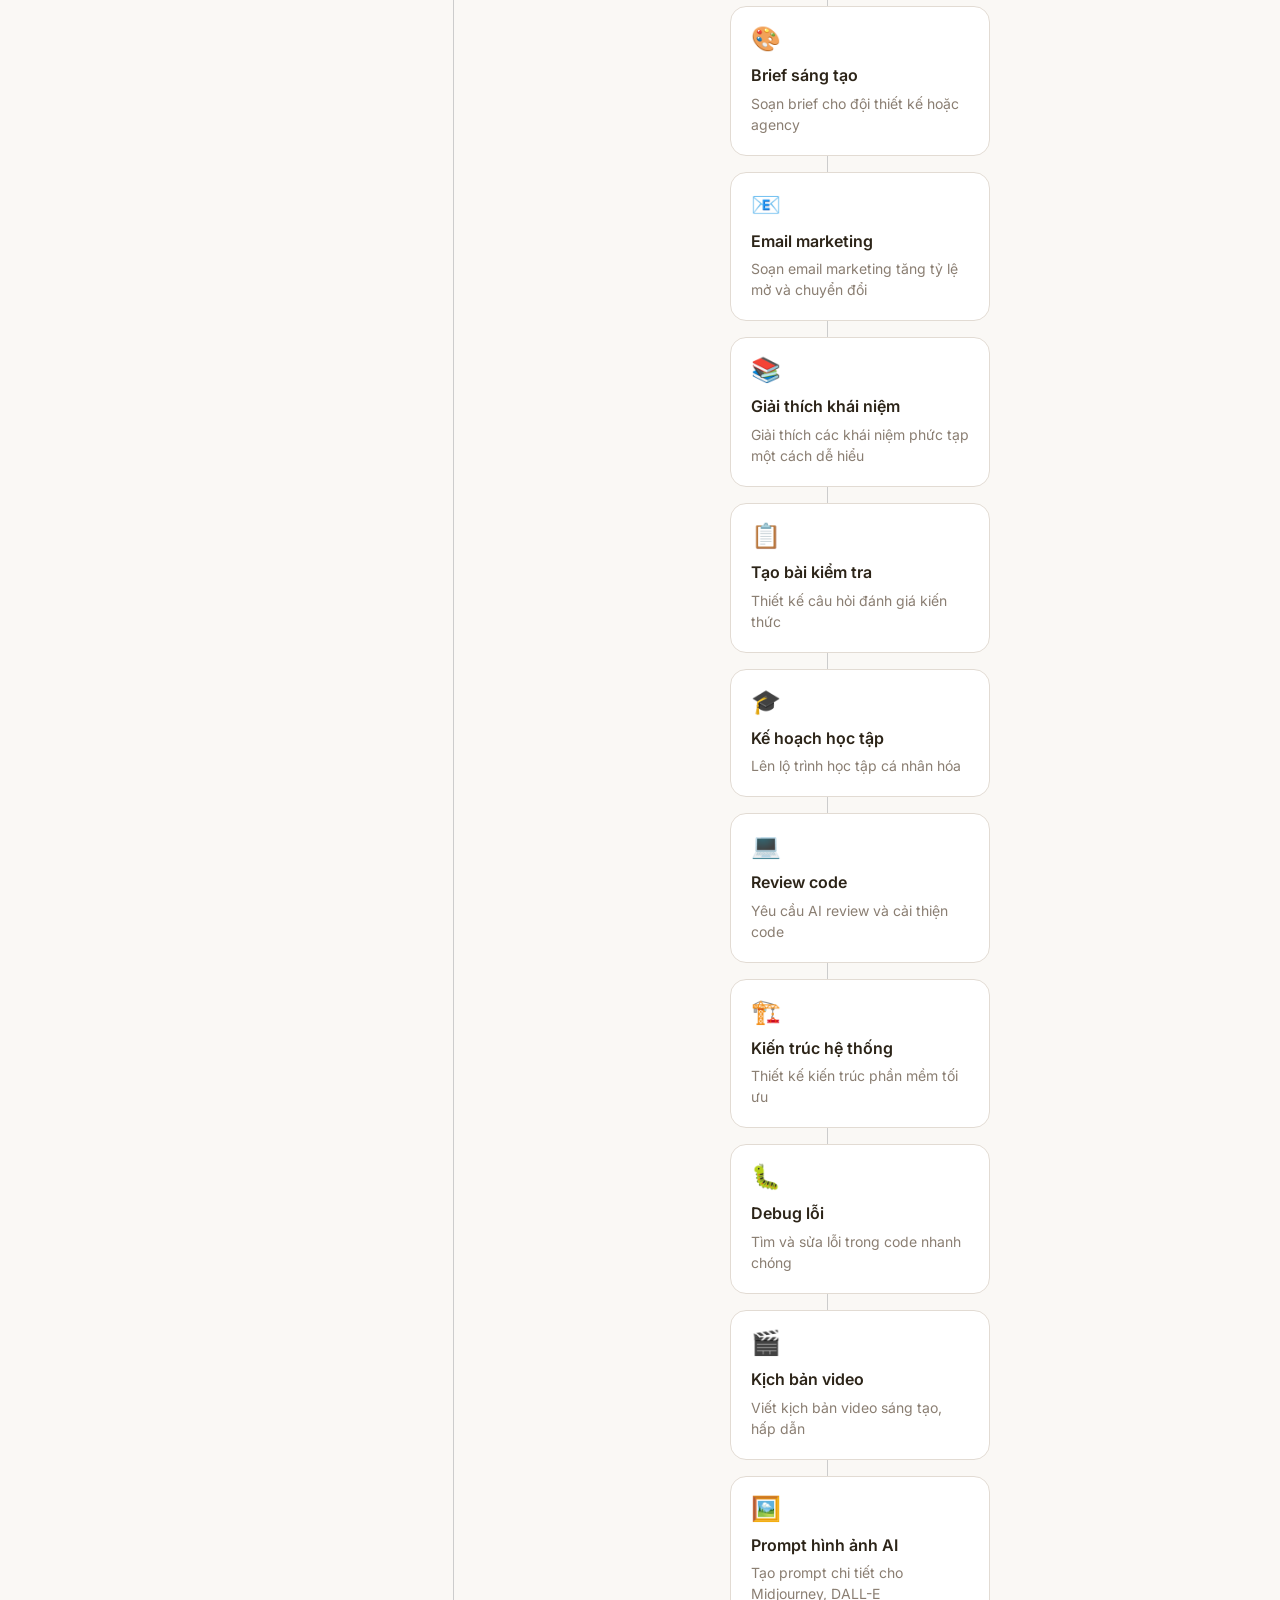
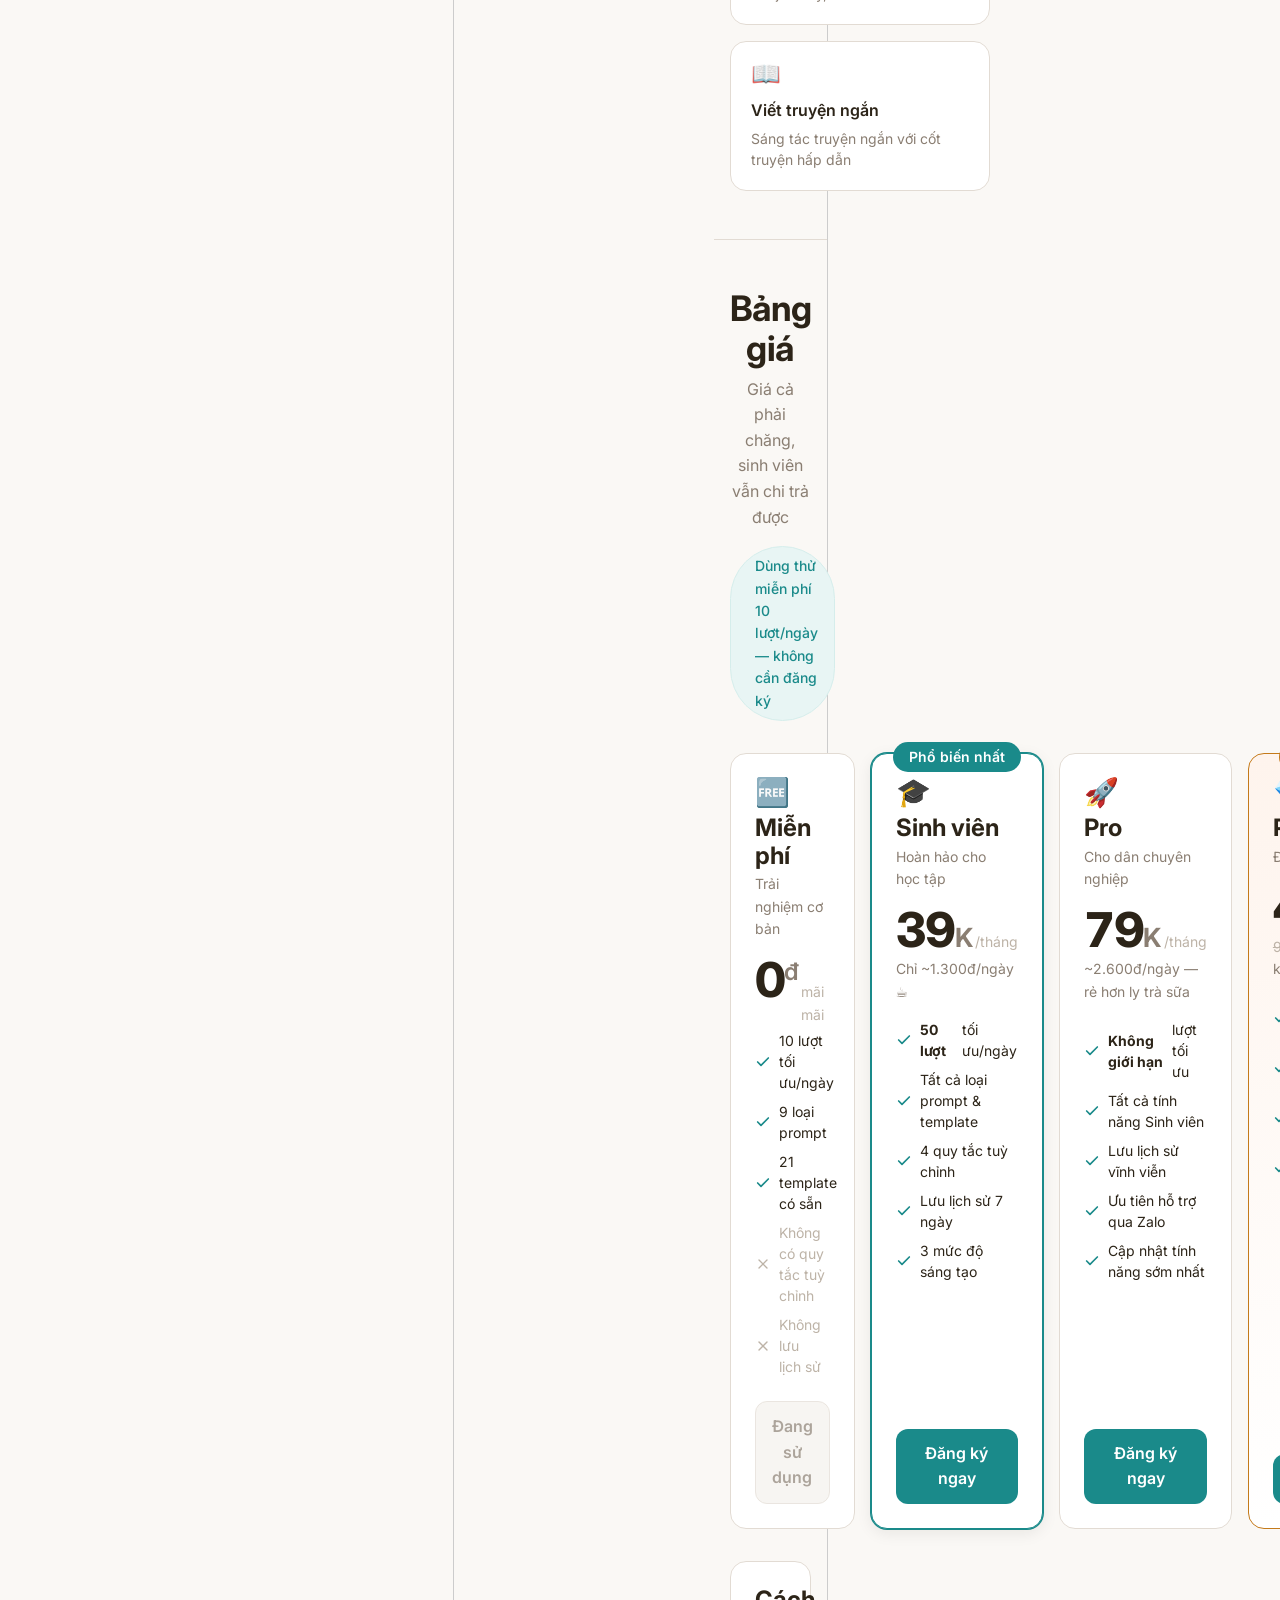
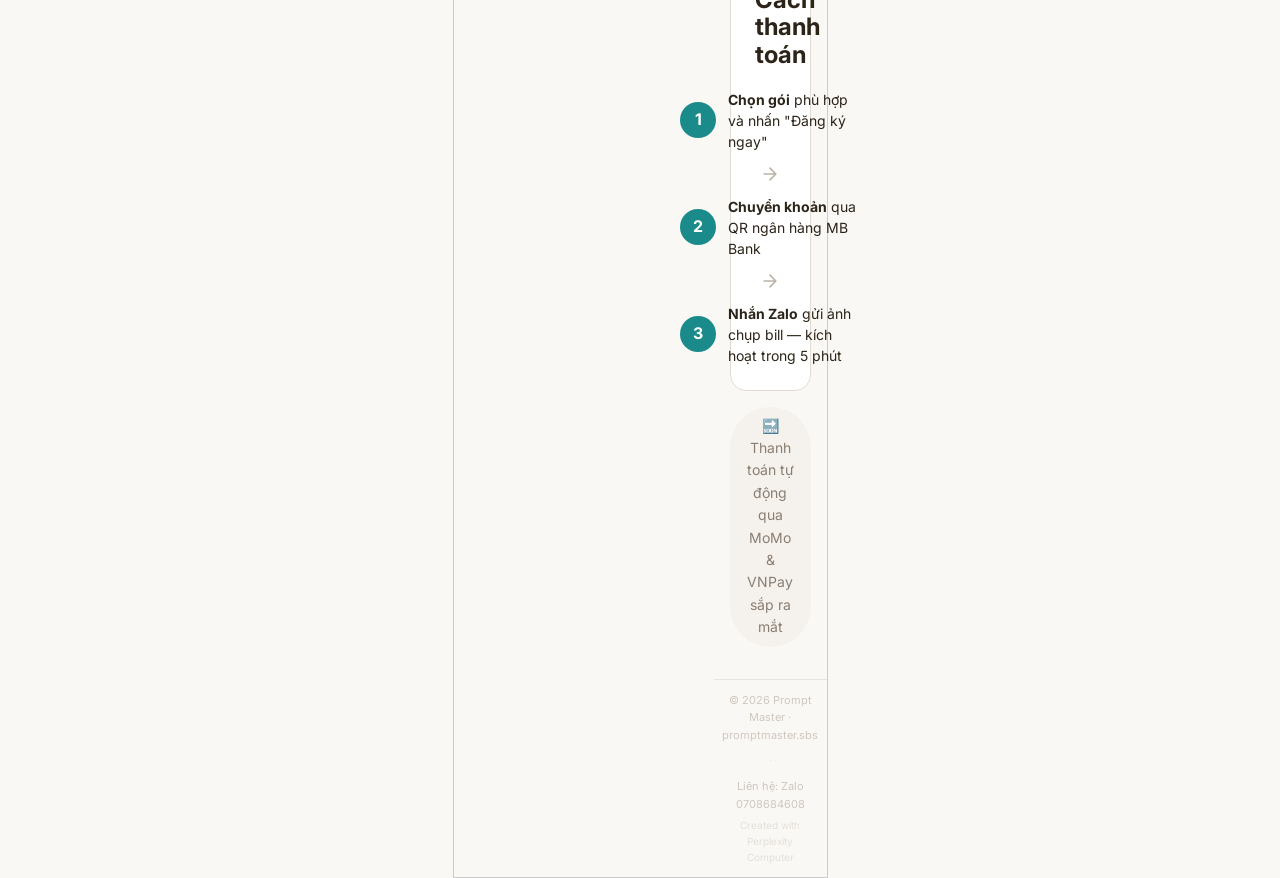
==== commit 00d83ea3: "feat: 4 UX improvements" ====
--- a/public/index.html
+++ b/public/index.html
@@ -6,7 +6,7 @@
   <meta name="viewport" content="width=device-width, initial-scale=1.0">
   <meta name="description" content="Prompt Master — Biến prompt tầm thường thành prompt xuất sắc. Công cụ AI giúp bạn tối ưu hóa prompt nhanh chóng.">
   <title>Prompt Master — Tối Ưu Hóa Prompt AI</title>
-  <script type="text/javascript" nonce="ad2ec8a20ebf4271bc996e54786" src="//local.adguard.org?ts=1772688067455&amp;type=content-script&amp;dmn=ppl-ai-code-interpreter-files.s3.amazonaws.com&amp;url=https%3A%2F%2Fppl-ai-code-interpreter-files.s3.amazonaws.com%2F0f0d6c94-fca4-4c30-8609-332dc0a00b94%2F4ea455d3-e9cc-493f-844c-6587a108261a%2Findex.html%3Fresponse-content-disposition%3Dattachment%253B%2520filename%253Dindex.html%253B%2520filename%252A%253DUTF-8%2527%2527index.html%26AWSAccessKeyId%3DASIA2F3EMEYEZPBOXBDB%26Signature%3DTtUmCeRZbbVyB3E%252BPmFKeTHkmMk%253D%26x-amz-security-token%3DIQoJb3JpZ2luX2VjEP3%252F%252F%252F%252F%252F%252F%252F%252F%252F%252FwEaCXVzLWVhc3QtMSJGMEQCIDriKDME9vitGwjx%252BSwvK1cWY77qvAjeWQbdYpQ8GDNFAiAJVNHlRO7THpO6SIuukThjvpIVi56zJrvZ%252FLQ69YDxqyr8BAjG%252F%252F%252F%252F%252F%252F%252F%252F%252F%252F8BEAEaDDY5OTc1MzMwOTcwNSIMyUvmBhICU%252Bk8LNMdKtAE3zQBI8o3zzcFb%252BEUMm7MLHomH65KtNun4seESbo%252BDRBaoLUp%252Bz92jRDKROvvxFp2qpbWchRQrKq%252FdUj%252BigWeqvHxteFlFObzzF9aKZn1NUKZoiWU1E%252FRO4vYLFV2qG8zn%252Fd3HrpDMO%252F4G78eVx%252BcLbiXjCqRN5xquHJRPwluQOwCDrWfU5CZ1JTfxN9sLBjk8JXwwTH9krp6g99etV2LuhYArTHEtgUPLtkHl4%252B7Be9p1K3fmZC150HjRMkx8%252BPY9ZZV5xaarFujBWamJucIwwQG1o1na%252FfaJepqBjMPLQ080jBM02VnaH%252FLbQIAkQEh%252Btfl%252B4uCWWxUkqJICM23GfC5MblY%252BLOKSaq2PltUJLDJ6r7dnLCH%252B%252BRhZeJBfyyCHbaTsPWzCMk5g94ufWt0HqXk5MRepR%252By2kXD42BWGWNlFLjJWshK8ZM3sWecjRdK5OFR7iyRM0PptQz3zidyGQAUsC2dhrYQgGcPb6KTMxR8stRnJO1B8VWhBNn4IFZlQn3mQcU%252BNdnpYoXXJCx6aiHctI1bVAkkLZd39Tsd4CqyI6sGeIZBW21VPTVA0v4JVGquTTgpLKpEt7Vyeg9gPMF%252BbgFEoaB7V%252FuWZ%252BdwQ6aF4erbsOpJb1UPmA57pbthTj2tA3a4dyWrTsn4Y2kCVRZHggWnEKuwb0wdG%252FJMw7C3V3HrupDzzkEbVsuZOl0nl0%252FOHx2xcJoKdli6d4NnIoTOBQjnC3zXj90H9FEU5yguB1JYr1ShkE2zk%252Fothv3i8OAsZ6UJ3UCNm3OO1ZnUVzC9nKTNBjqZAUKlF1QBbBTBzzteWYZeEQDOEGGewSWxdUzKKnyjyMWGzwF8TsXshOKF%252FtUZ%252F%252BA5h02kjwUMl1oEkGyhHOkb754WDTF5hkTJQUb3WsIhqSDMnH%252FPNqLTDwy%252Fk61mDIAueBivsC9vwyr4V8JLCqx97AaPtuuk6KtFqpMjqbgXZ0Xw30cdtzriexaXlitgKhAQUEMC2JjY8uGKXg%253D%253D%26Expires%3D1772689246&amp;app=comet.exe&amp;css=3&amp;js=1&amp;rel=1&amp;rji=1&amp;sbe=1"></script><script type="text/javascript" nonce="ad2ec8a20ebf4271bc996e54786" src="//local.adguard.org?ts=1772688067455&amp;name=AdGuard%20Extra&amp;name=AdGuard%20Popup%20Blocker&amp;type=user-script"></script><link rel="preconnect" href="https://fonts.googleapis.com">
+  <script type="text/javascript" nonce="ad2ec8a20ebf4271bc996e54786" src="//local.adguard.org?ts=1772689865823&amp;type=content-script&amp;dmn=ppl-ai-code-interpreter-files.s3.amazonaws.com&amp;url=https%3A%2F%2Fppl-ai-code-interpreter-files.s3.amazonaws.com%2F0f0d6c94-fca4-4c30-8609-332dc0a00b94%2F56287a23-d43e-4a9c-8fd0-c55fa68abf8b%2Findex.html%3Fresponse-content-disposition%3Dattachment%253B%2520filename%253Dindex.html%253B%2520filename%252A%253DUTF-8%2527%2527index.html%26AWSAccessKeyId%3DASIA2F3EMEYERL5VYOPL%26Signature%3DRva4ziVmkwc%252BuB4f76nVyQNdtwo%253D%26x-amz-security-token%3DIQoJb3JpZ2luX2VjEP7%252F%252F%252F%252F%252F%252F%252F%252F%252F%252FwEaCXVzLWVhc3QtMSJHMEUCIQDebtRayrMhAQ%252F9Pn8Z9bBRJ6Gs8Pt7eM8HB4iH8QfXFAIgMI2sbGLz0UK1zpDAuvXUKX49tbu2pgaBBcW%252F%252BQqPzeYq%252FAQIx%252F%252F%252F%252F%252F%252F%252F%252F%252F%252F%252FARABGgw2OTk3NTMzMDk3MDUiDLhdZ6898bD0cpgcmyrQBNXfKkoe3bTKuTbyd%252B0%252FmchHAMusEUDqeN8nhAvGDdo1sJKAmwwMYdNLdxVan8CAwYYcGF8tE1U5p27IbDhUDDsWXyjwPCIFMOeB0LcbxQty5SJsHlJGqYjh4u3YvAgCF%252FBE5SqSZHr9d%252BFQ78IthwZfMflWKmBUgia94XJbPzWiaUXzMTHQ4GUzaDvwIZYIi9oVbPGDLaxYjx0Tmi7eLZ3j7HO58Ll%252BoMzI2%252F7SPWY2LVQy3IRlA454tzj1fqoQsNfq%252Bw1J3gxZ1joyOVULr8gUoExzCx%252BvPZnz72gp0ye2o5M7tJY9Z5w5FjNNpzlwTR6L4a2HKxEYUWJY9bLewp76N3NROp4zW2GmYw5VBrDPPV5EWYFK%252FZAozueUqUR6bATxbCZo1SriW%252FECQpQdSYYKZXEUZa5pgehixWjSIhY08rgqzKKm4pkmSd9JrIF6VG5dYC%252FNA%252FTHTiF6bIPPfTw0OmWIdJyncBm7BtKAqUbW%252BwBuSh8RdoGZtdAL18%252BUmPNuQVJkjLAikx5Cwg7OL2qvu%252FSOjshC6sRmSx3DafVw%252B93rag8HtLP14J5AVkAXoa6R9LFN7nhxow%252FrNiBWiCBW5Y%252BqZxKFt5Csp9FE5ed4fY%252Bzb15OYXYB1fgOvxtJ79PEwVkQvv7v8AQO7%252FMXNxLNg2AhdpwjG15cihEsNcVp6hV5P0g0lvFkXE15DeHzgLCKLNBm4sqF5E1HJCGZFI15fQvkXeM3mmd4e5lE9VsoaPi%252FH3ghbJHuR0tfiS3IDBcYguas9KC54KMCxx9LgtIwp7WkzQY6mAGmWKEVEO57nWlsz%252F28oa2bp7VEfUQl849MXy1lv3SmX3NueVU8Z3lN6zHOSM3DLEJmCwyg8bkytUc9aKExGqU5R%252F0DsEJmUJ6NIxRk%252F1Jn%252FSKLlhBftrw62KpNWVufuvzvT7aKJ3%252BeoDC0zSpu%252B6hS7IVj3mKXgRiWNBNw8DOrI9gVf5S%252FAx2jY0%252BRaoTBK%252B7nx6gjWlJDpg%253D%253D%26Expires%3D1772690851&amp;app=comet.exe&amp;css=3&amp;js=1&amp;rel=1&amp;rji=1&amp;sbe=1"></script><script type="text/javascript" nonce="ad2ec8a20ebf4271bc996e54786" src="//local.adguard.org?ts=1772689865823&amp;name=AdGuard%20Extra&amp;name=AdGuard%20Popup%20Blocker&amp;type=user-script"></script><link rel="preconnect" href="https://fonts.googleapis.com">
   <link rel="preconnect" href="https://fonts.gstatic.com" crossorigin>
   <link rel="stylesheet" href="./base.css">
   <link rel="stylesheet" href="./style.css">
@@ -19,7 +19,7 @@
     src="https://cdn.jsdelivr.net/npm/@clerk/clerk-js@5/dist/clerk.browser.js"
     type="text/javascript"
   ></script>
-</head>
+<style>body { max-width: 375px !important; margin: 0 auto !important; overflow-x: hidden !important; border: 1px solid #ccc; }</style></head>
 <body>
   <div class="bg-gradient" aria-hidden="true"></div>
 
@@ -304,34 +304,60 @@
     <!-- Social Proof / Testimonials -->
     <section class="testimonials-section" id="testimonialsSection">
       <h2 class="testimonials-title">Người dùng nói gì?</h2>
+      <p class="testimonials-subtitle">Hơn 500+ người dùng đã cải thiện prompt của họ</p>
       <div class="testimonials-grid">
         <div class="testimonial-card">
-          <p class="testimonial-text">"Mình dùng Prompt Master mỗi ngày khi làm bài tập. Kết quả từ ChatGPT chính xác hơn hẳn!"</p>
+          <div class="testimonial-stars" aria-label="5 sao">★★★★★</div>
+          <p class="testimonial-text">"Mình dùng Prompt Master mỗi ngày khi làm bài tập. Kết quả từ ChatGPT chính xác hơn hẳn, tiết kiệm cả tiếng mỗi ngày!"</p>
           <div class="testimonial-author">
-            <div class="testimonial-avatar" style="background-color: #1a8a8a;">MA</div>
+            <img class="testimonial-avatar-img" src="https://i.pravatar.cc/80?img=47" alt="Minh Anh" width="40" height="40" loading="lazy">
             <div class="testimonial-info">
               <span class="testimonial-name">Minh Anh</span>
-              <span class="testimonial-role">Sinh viên FPT</span>
+              <span class="testimonial-role">Sinh viên CNTT — ĐH FPT</span>
             </div>
           </div>
         </div>
         <div class="testimonial-card">
-          <p class="testimonial-text">"Tiết kiệm rất nhiều thời gian khi viết content. Từ 30 phút xuống còn 5 phút."</p>
+          <div class="testimonial-stars" aria-label="5 sao">★★★★★</div>
+          <p class="testimonial-text">"Tiết kiệm rất nhiều thời gian khi viết content. Từ 30 phút brainstorm xuống còn 5 phút. Gói Sinh viên quá rẻ!"</p>
           <div class="testimonial-author">
-            <div class="testimonial-avatar" style="background-color: #c47a1a;">TH</div>
+            <img class="testimonial-avatar-img" src="https://i.pravatar.cc/80?img=32" alt="Thu Hà" width="40" height="40" loading="lazy">
             <div class="testimonial-info">
               <span class="testimonial-name">Thu Hà</span>
-              <span class="testimonial-role">Content Creator</span>
+              <span class="testimonial-role">Content Creator · 50K followers</span>
             </div>
           </div>
         </div>
         <div class="testimonial-card">
-          <p class="testimonial-text">"Extension rất tiện, không cần copy qua copy lại. Recommend cho ai dùng AI nhiều."</p>
+          <div class="testimonial-stars" aria-label="5 sao">★★★★★</div>
+          <p class="testimonial-text">"Extension rất tiện, không cần copy qua copy lại. Code review prompt cực kỳ chất lượng. Recommend cho ai dùng AI nhiều."</p>
           <div class="testimonial-author">
-            <div class="testimonial-avatar" style="background-color: #3a8a42;">ĐA</div>
+            <img class="testimonial-avatar-img" src="https://i.pravatar.cc/80?img=11" alt="Đức Anh" width="40" height="40" loading="lazy">
             <div class="testimonial-info">
               <span class="testimonial-name">Đức Anh</span>
-              <span class="testimonial-role">Developer</span>
+              <span class="testimonial-role">Full-stack Developer</span>
+            </div>
+          </div>
+        </div>
+        <div class="testimonial-card">
+          <div class="testimonial-stars" aria-label="4 sao">★★★★<span class="star-empty">★</span></div>
+          <p class="testimonial-text">"Dùng cho việc soạn email và báo cáo hàng ngày. Sếp khen email mình chuyên nghiệp hơn hẳn, không biết là nhờ AI 😄"</p>
+          <div class="testimonial-author">
+            <img class="testimonial-avatar-img" src="https://i.pravatar.cc/80?img=20" alt="Phương Linh" width="40" height="40" loading="lazy">
+            <div class="testimonial-info">
+              <span class="testimonial-name">Phương Linh</span>
+              <span class="testimonial-role">Marketing Executive · Viettel</span>
+            </div>
+          </div>
+        </div>
+        <div class="testimonial-card">
+          <div class="testimonial-stars" aria-label="5 sao">★★★★★</div>
+          <p class="testimonial-text">"Mình dạy AI cho sinh viên, giới thiệu Prompt Master như tool bắt buộc. Các bạn học cách viết prompt nhanh hơn nhiều."</p>
+          <div class="testimonial-author">
+            <img class="testimonial-avatar-img" src="https://i.pravatar.cc/80?img=60" alt="Thầy Hoàng" width="40" height="40" loading="lazy">
+            <div class="testimonial-info">
+              <span class="testimonial-name">Thầy Hoàng Nam</span>
+              <span class="testimonial-role">Giảng viên AI — ĐH Bách Khoa</span>
             </div>
           </div>
         </div>
@@ -625,7 +651,7 @@
         <span>Liên hệ: Zalo 0708684608</span>
       </div>
       <div class="footer-powered">
-        <a href="https://www.perplexity.ai/computer" target="_blank" rel="noopener noreferrer">Powered by Perplexity Computer</a>
+        <a href="https://www.perplexity.ai/computer" target="_blank" rel="noopener noreferrer">Created with Perplexity Computer</a>
       </div>
     </footer>
   </main>
--- a/public/style.css
+++ b/public/style.css
@@ -1027,11 +1027,15 @@
   }
 
   .control-select-wrapper {
-    display: none;
+    display: flex;
+    align-items: center;
+    width: 100%;
   }
 
   .control-select {
     width: 100%;
+    font-size: 16px;
+    min-height: 44px;
   }
 }
 
@@ -2123,8 +2127,15 @@
   font-weight: 700;
   color: var(--color-text);
   text-align: center;
+  margin-bottom: var(--space-1);
+  letter-spacing: -0.01em;
+}
+
+.testimonials-subtitle {
+  text-align: center;
+  font-size: var(--text-xs);
+  color: var(--color-text-muted);
   margin-bottom: var(--space-6);
-  letter-spacing: -0.01em;
 }
 
 .testimonials-grid {
@@ -2140,7 +2151,18 @@
   padding: var(--space-5);
   display: flex;
   flex-direction: column;
-  gap: var(--space-4);
+  gap: var(--space-3);
+}
+
+.testimonial-stars {
+  color: #f59e0b;
+  font-size: 14px;
+  letter-spacing: 1px;
+}
+
+.testimonial-stars .star-empty {
+  color: var(--color-text-faint);
+  opacity: 0.35;
 }
 
 .testimonial-text {
@@ -2157,17 +2179,13 @@
   gap: var(--space-3);
 }
 
-.testimonial-avatar {
-  width: 36px;
-  height: 36px;
+.testimonial-avatar-img {
+  width: 40px;
+  height: 40px;
   border-radius: var(--radius-full);
-  display: flex;
-  align-items: center;
-  justify-content: center;
-  color: white;
-  font-size: 12px;
-  font-weight: 700;
+  object-fit: cover;
   flex-shrink: 0;
+  border: 2px solid var(--color-divider);
 }
 
 .testimonial-info {
@@ -2189,6 +2207,24 @@
 @media (max-width: 768px) {
   .testimonials-grid {
     grid-template-columns: 1fr;
+  }
+}
+
+@media (min-width: 769px) {
+  /* 5 cards: first row 3, second row 2 centered */
+  .testimonials-grid {
+    grid-template-columns: repeat(6, 1fr);
+  }
+  .testimonial-card:nth-child(1),
+  .testimonial-card:nth-child(2),
+  .testimonial-card:nth-child(3) {
+    grid-column: span 2;
+  }
+  .testimonial-card:nth-child(4) {
+    grid-column: 2 / span 2;
+  }
+  .testimonial-card:nth-child(5) {
+    grid-column: 4 / span 2;
   }
 }
 
@@ -2366,14 +2402,15 @@
 /* ===== PROFESSIONAL FOOTER (#11) ===== */
 .app-footer {
   text-align: center;
-  padding: var(--space-5) var(--space-4);
-  font-size: var(--text-xs);
+  padding: var(--space-3) var(--space-4);
+  font-size: 11px;
   color: var(--color-text-faint);
   border-top: 1px solid var(--color-divider);
   display: flex;
   flex-direction: column;
   align-items: center;
-  gap: var(--space-2);
+  gap: var(--space-1);
+  opacity: 0.7;
 }
 
 .footer-main {
@@ -2382,17 +2419,18 @@
   justify-content: center;
   gap: var(--space-2);
   flex-wrap: wrap;
-  color: var(--color-text-muted);
-  font-size: var(--text-xs);
+  color: var(--color-text-faint);
+  font-size: 11px;
 }
 
 .footer-separator {
   color: var(--color-text-faint);
+  opacity: 0.4;
+}
+
+.footer-powered {
+  font-size: 10px;
   opacity: 0.5;
-}
-
-.footer-powered {
-  font-size: 11px;
 }
 
 .app-footer a {
@@ -2408,7 +2446,6 @@
 .footer-powered a {
   color: var(--color-text-faint);
   text-decoration: none;
-  opacity: 0.7;
   transition: opacity var(--transition-interactive);
 }
 
